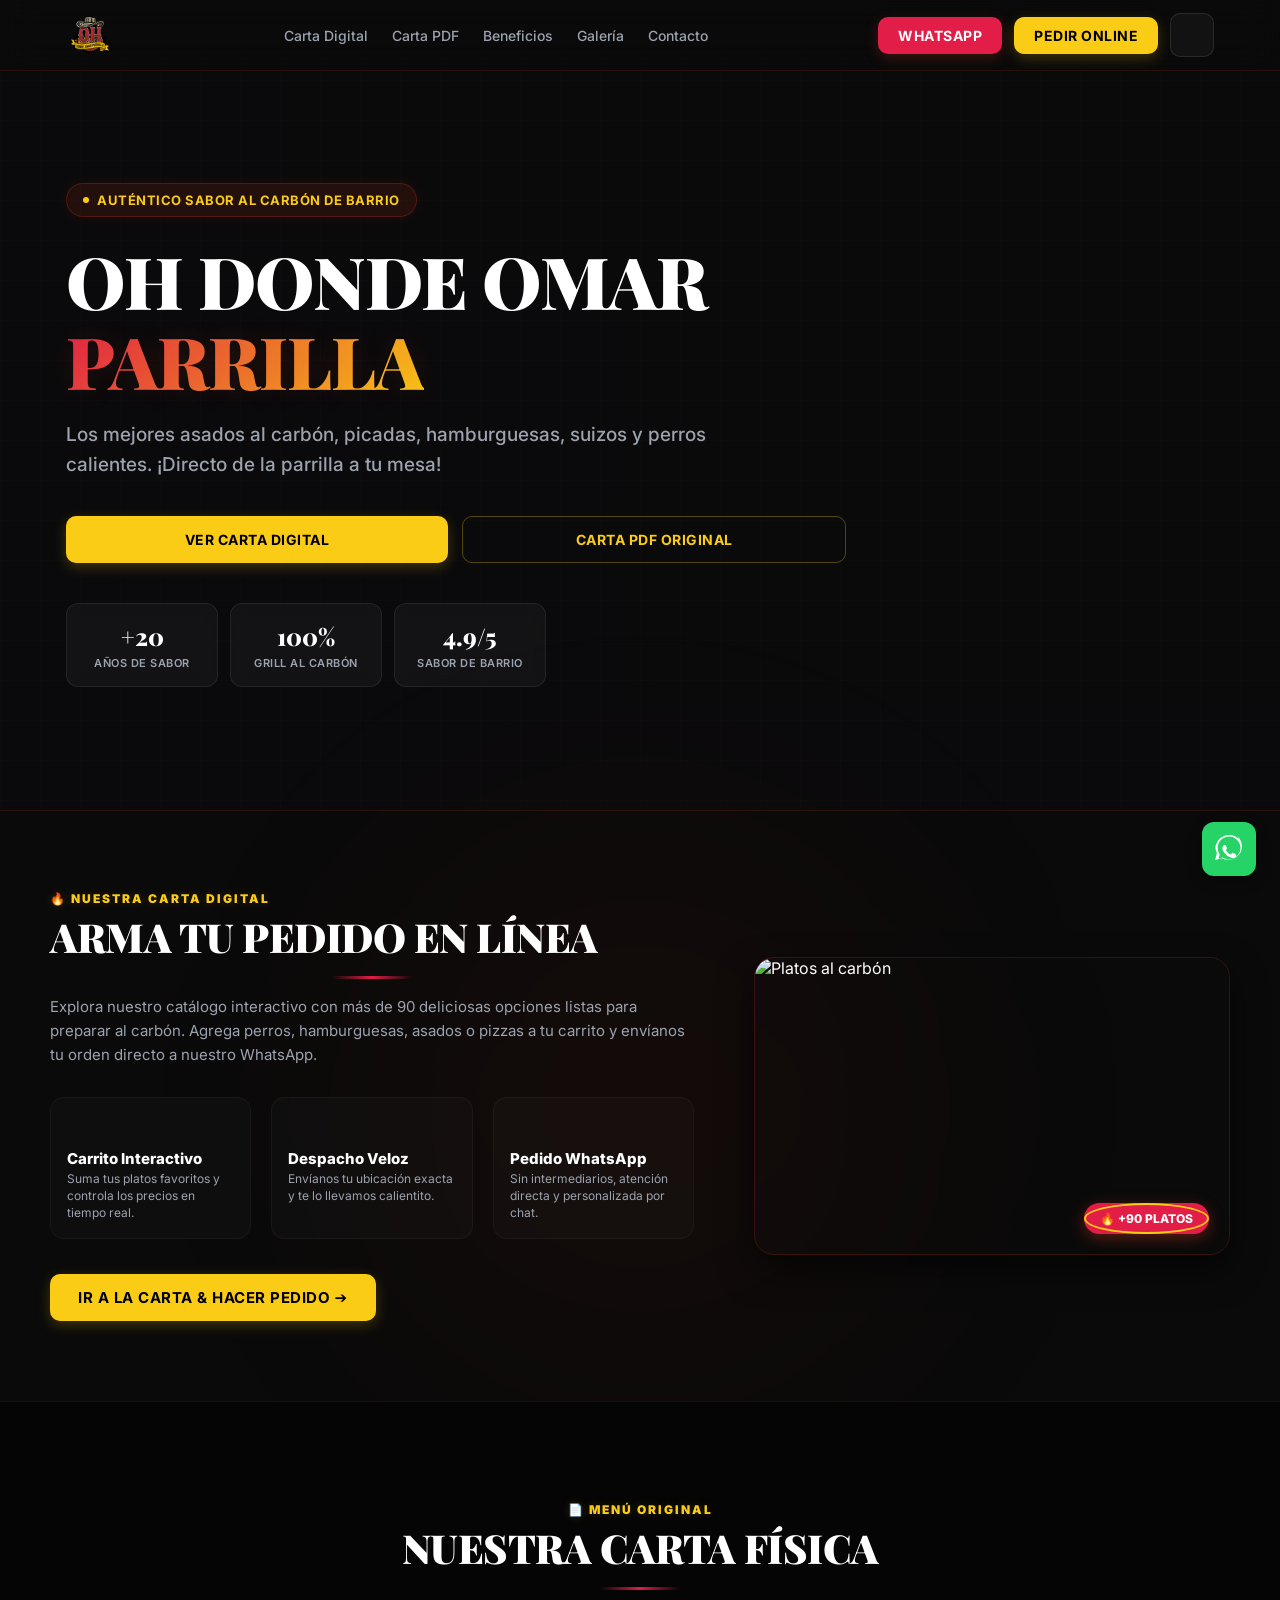
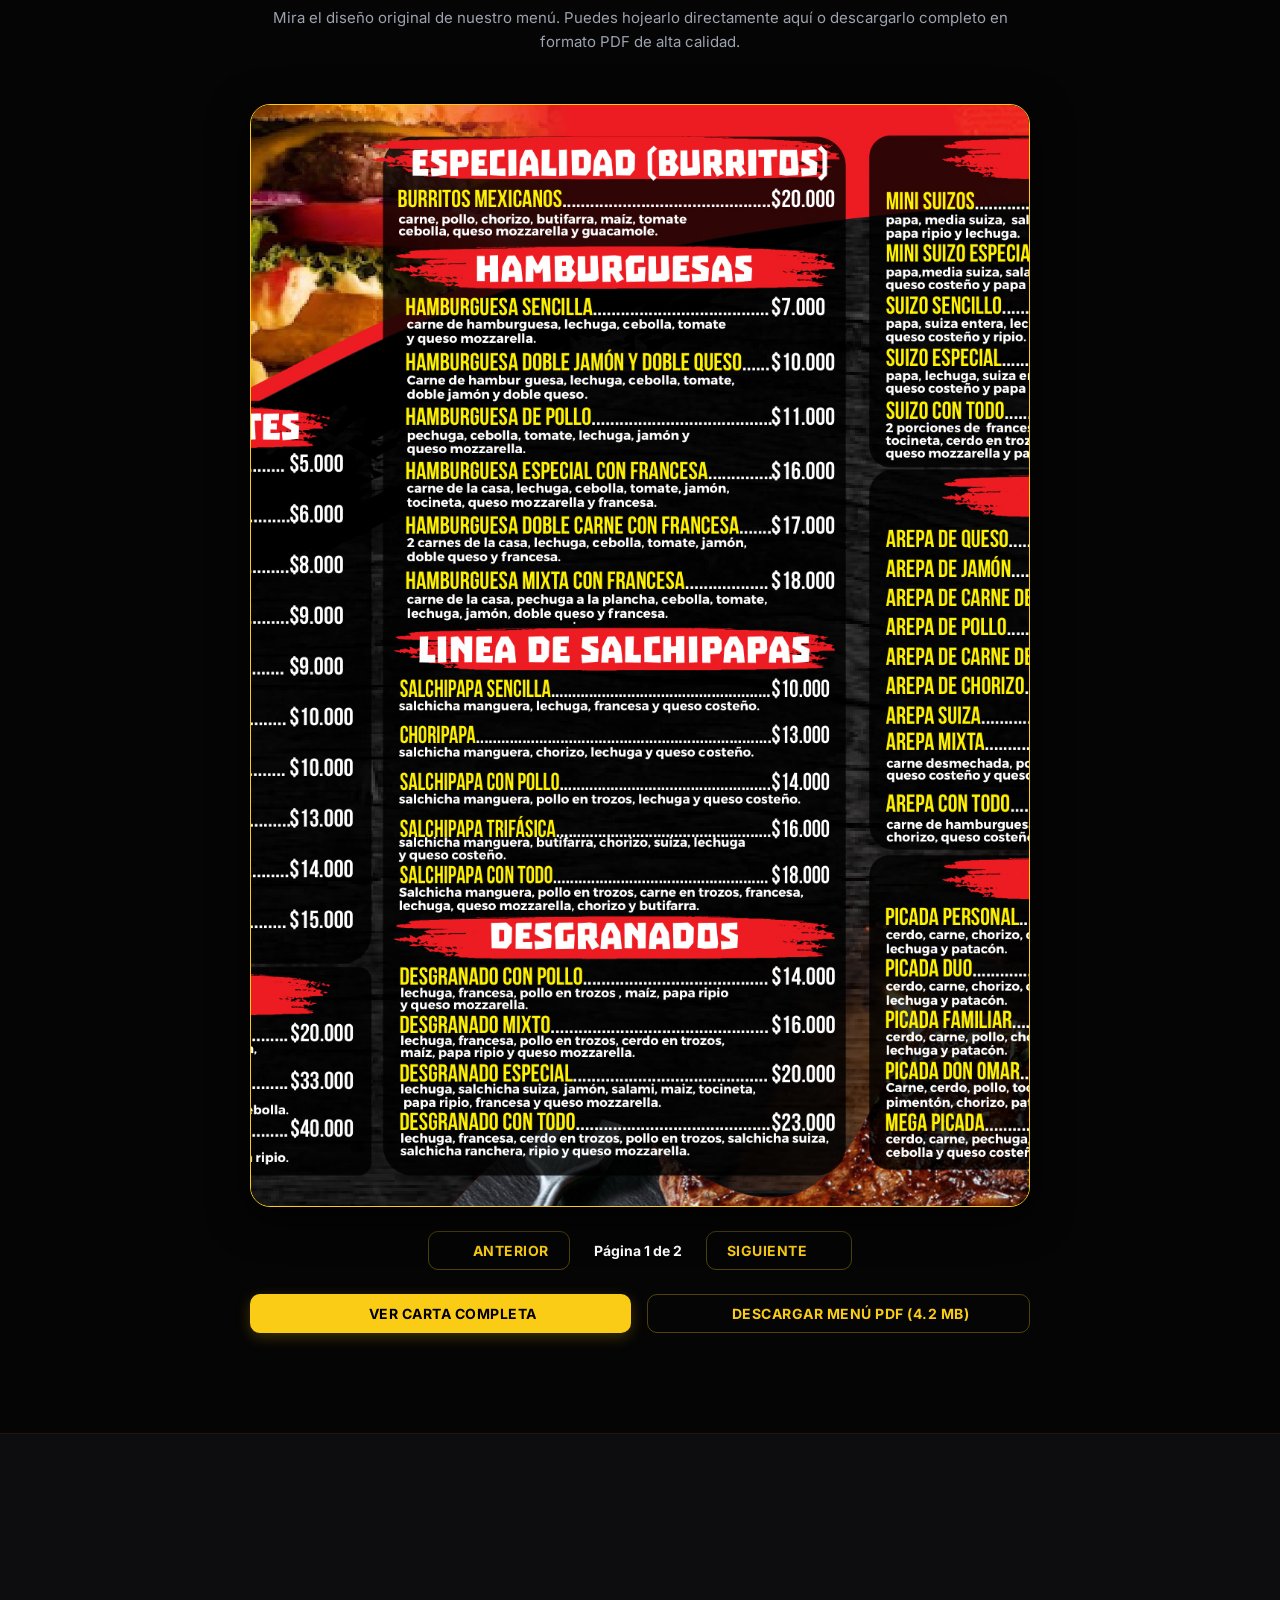
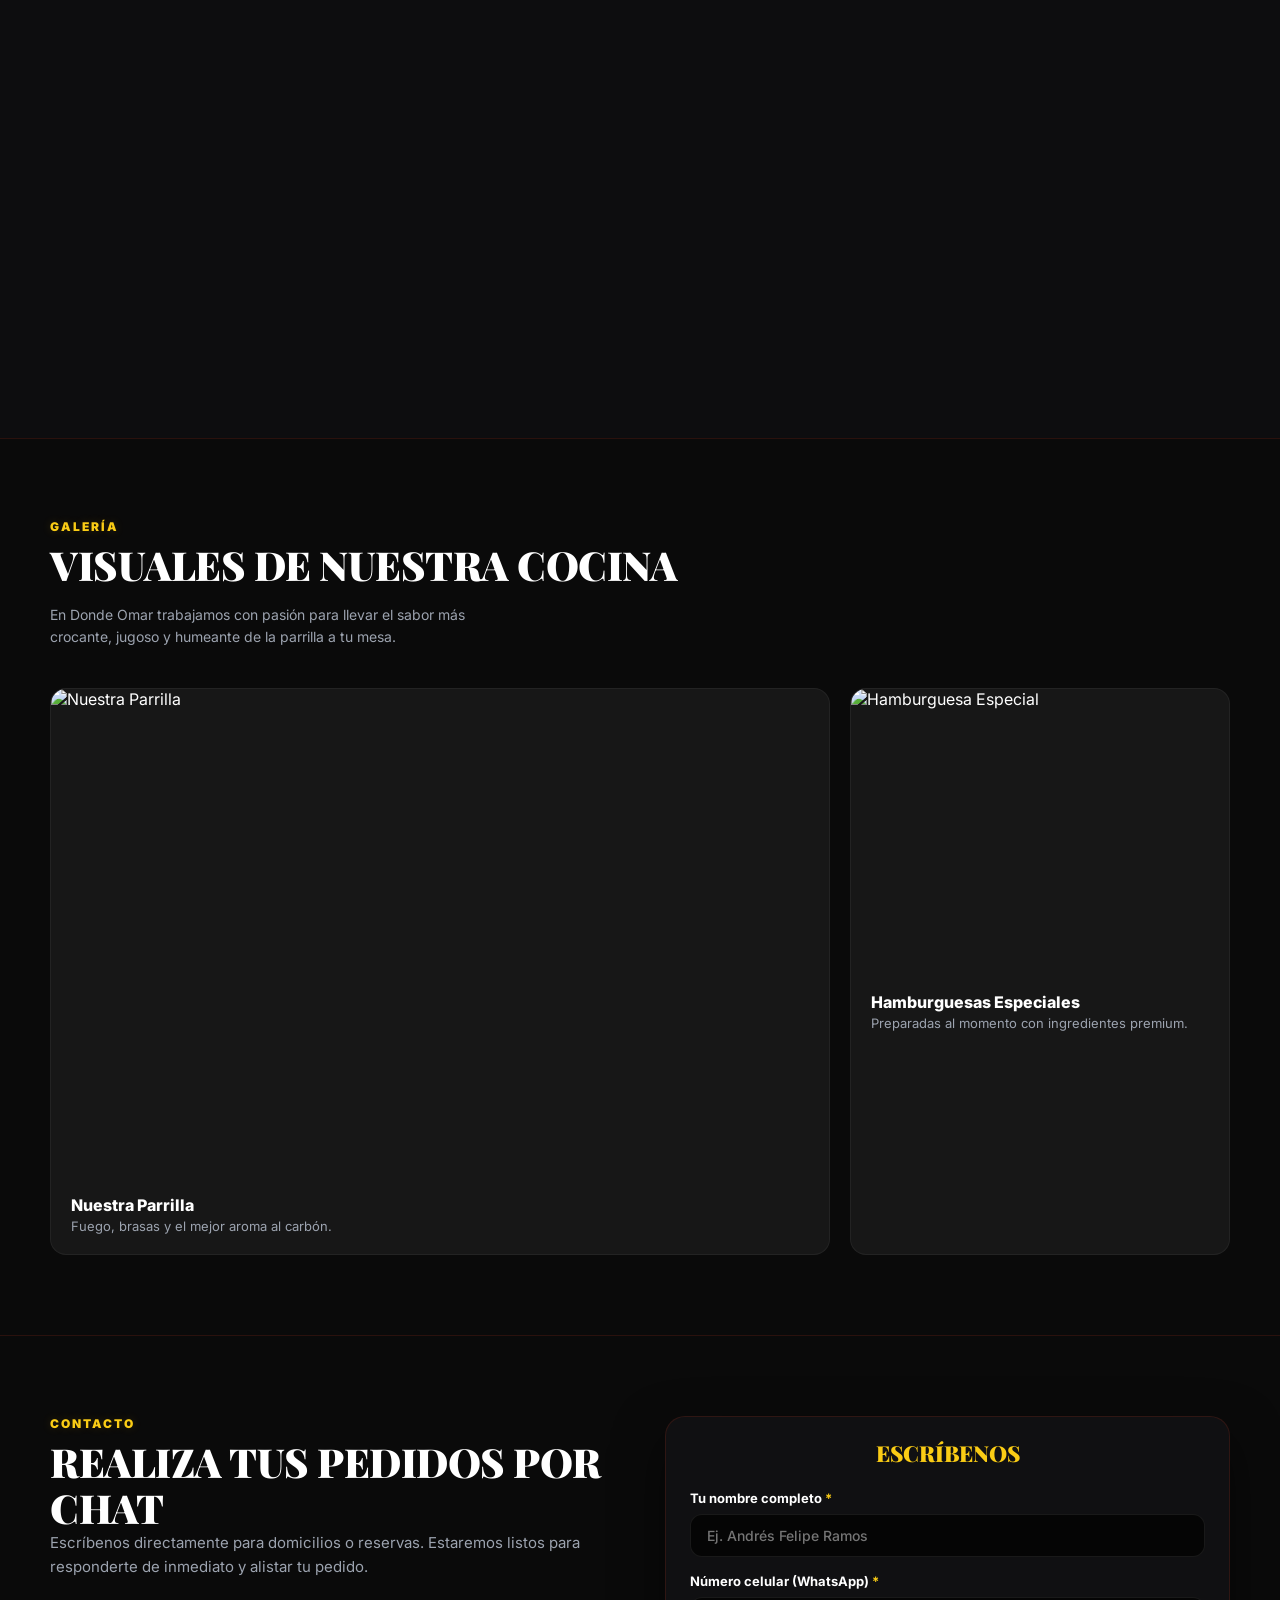
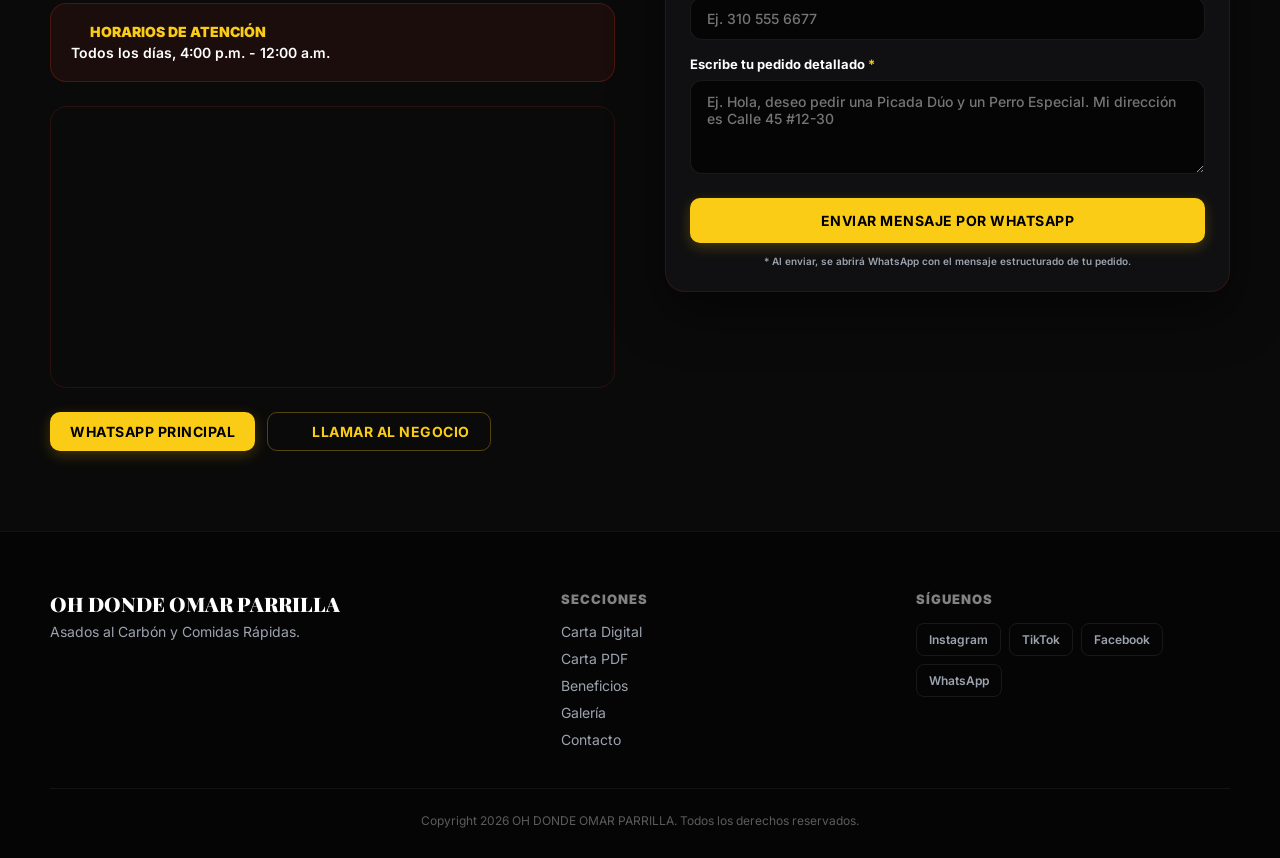
==== index.html @ 2c4598a7 "Add files via upload primer commit" ====
<!DOCTYPE html>
<html lang="es">
<head>
    <meta charset="UTF-8">
    <meta name="viewport" content="width=device-width, initial-scale=1.0">
    <title>OH DONDE OMAR PARRILLA | Asados al Carbón y Comidas Rápidas</title>
    <meta name="description" content="Disfruta de la mejor carta de asados, picadas, perros calientes y pizzas. Pide a domicilio por WhatsApp. ¡Sabor auténtico preparado al momento!">
    <meta name="keywords" content="comida rapida, asados al carbon, omar parrilla, perros calientes, picadas, degranados, asados, pizzas, domicilio">
    <link rel="icon" type="image/svg+xml" href="favicon.svg">
    
    <!-- Open Graph / Facebook -->
    <meta property="og:type" content="website">
    <meta property="og:title" content="OH DONDE OMAR PARRILLA | Asados al Carbón y Comidas Rápidas">
    <meta property="og:description" content="Disfruta de la mejor carta de asados, picadas, perros calientes y pizzas. Pide a domicilio por WhatsApp.">
    <meta property="og:image" content="https://images.unsplash.com/photo-1555939594-58d7cb561ad1?auto=format&fit=crop&w=1200&q=84">

    <!-- Twitter -->
    <meta name="twitter:card" content="summary_large_image">
    <meta name="twitter:title" content="OH DONDE OMAR PARRILLA | Asados al Carbón y Comidas Rápidas">
    <meta name="twitter:description" content="Disfruta de la mejor carta de asados, picadas, perros calientes y pizzas. Pide a domicilio por WhatsApp.">
    <meta name="twitter:image" content="https://images.unsplash.com/photo-1555939594-58d7cb561ad1?auto=format&fit=crop&w=1200&q=84">

    <!-- Google Fonts -->
    <link rel="preconnect" href="https://fonts.googleapis.com">
    <link rel="preconnect" href="https://fonts.gstatic.com" crossorigin>
    <link href="https://fonts.googleapis.com/css2?family=Inter:wght@400;500;600;700;800;900&family=Playfair+Display:ital,wght@0,600;0,700;0,950;1,600&display=swap" rel="stylesheet">
    
    <!-- Lucide Icons CDN -->
    <script src="https://unpkg.com/lucide@latest"></script>
    
    <!-- Custom CSS -->
    <link rel="stylesheet" href="index.css">
</head>
<body class="antialiased">

    <!-- HEADER / NAVIGATION (Mismo navbar en todo el sitio) -->
    <header class="navbar-header">
        <nav class="navbar section-shell">
            <a href="#inicio" class="navbar-logo" id="nav-logo-link">
                <img src="logo.png" alt="OH Donde Omar Parrilla" class="logo-img">
            </a>

            <!-- Desktop Menu Links -->
            <div class="navbar-links">
                <a href="carta.html" class="nav-link">Carta Digital</a>
                <a href="#carta-fisica" class="nav-link">Carta PDF</a>
                <a href="#beneficios" class="nav-link">Beneficios</a>
                <a href="#galeria" class="nav-link">Galería</a>
                <a href="#contacto" class="nav-link">Contacto</a>
            </div>

            <!-- Header Action Buttons -->
            <div class="navbar-actions">
                <a href="https://wa.me/573105556677" class="btn btn-secondary nav-wa-btn" target="_blank" rel="noreferrer">
                    WhatsApp
                </a>
                <a href="carta.html" class="btn btn-primary">
                    Pedir Online
                </a>
                <!-- Mobile Cart Toggle Button (Redirige a la carta si no está en ella) -->
                <a href="carta.html" class="mobile-cart-toggle" id="open-cart-btn" aria-label="Ver Carrito">
                    <i data-lucide="shopping-cart"></i>
                    <span class="cart-badge-count" id="cart-nav-badge">0</span>
                </a>
                <!-- Hamburger Menu Toggle -->
                <button type="button" class="mobile-menu-toggle" id="mobile-menu-toggle-btn" aria-label="Abrir menú de navegación">
                    <span class="hamburger-line"></span>
                    <span class="hamburger-line"></span>
                    <span class="hamburger-line"></span>
                </button>
            </div>
        </nav>
        
        <!-- Mobile Dropdown Menu -->
        <div class="mobile-dropdown-menu" id="mobile-dropdown-menu">
            <div class="mobile-nav-links">
                <a href="carta.html" class="mobile-nav-link">Carta Digital</a>
                <a href="#carta-fisica" class="mobile-nav-link">Carta PDF</a>
                <a href="#beneficios" class="mobile-nav-link">Beneficios</a>
                <a href="#galeria" class="mobile-nav-link">Galería</a>
                <a href="#contacto" class="mobile-nav-link">Contacto</a>
                <a href="carta.html" class="btn btn-primary w-full">Pedir Online</a>
            </div>
        </div>
    </header>

    <main>
        
        <!-- HERO SECTION -->
        <section id="inicio" class="hero-section">
            <div class="hero-bg">
                <div class="hero-overlay"></div>
                <div class="hero-grid-pattern"></div>
            </div>
            
            <div class="section-shell hero-container">
                <div class="hero-content scroll-reveal">
                    <p class="hero-badge">
                        <span class="badge-dot"></span>
                        Auténtico Sabor al Carbón de Barrio
                    </p>
                    <h1 class="hero-title">
                        OH DONDE OMAR <span class="highlight">PARRILLA</span>
                    </h1>
                    <p class="hero-subtitle">
                        Los mejores asados al carbón, picadas, hamburguesas, suizos y perros calientes. ¡Directo de la parrilla a tu mesa!
                    </p>
                    
                    <div class="hero-buttons">
                        <a href="carta.html" class="btn btn-primary hero-btn-large">Ver Carta Digital</a>
                        <a href="#carta-fisica" class="btn btn-outline hero-btn-large">Carta PDF Original</a>
                    </div>
                    
                    <div class="hero-stats">
                        <div class="stat-card">
                            <p class="stat-value">+20</p>
                            <p class="stat-label">años de sabor</p>
                        </div>
                        <div class="stat-card">
                            <p class="stat-value">100%</p>
                            <p class="stat-label">grill al carbón</p>
                        </div>
                        <div class="stat-card">
                            <p class="stat-value">4.9/5</p>
                            <p class="stat-label">sabor de barrio</p>
                        </div>
                    </div>
                </div>
            </div>
        </section>

        <!-- CTA MENU SECTOR (Reemplazo del menú interactivo gigante) -->
        <section id="carta-cta" class="menu-cta-section">
            <div class="decorative-glow"></div>
            
            <div class="section-shell menu-cta-container">
                <div class="menu-cta-content scroll-reveal">
                    <p class="section-tag">🔥 NUESTRA CARTA DIGITAL</p>
                    <h2 class="section-title">Arma tu Pedido en Línea</h2>
                    <div class="section-divider"></div>
                    <p class="section-subtitle">
                        Explora nuestro catálogo interactivo con más de 90 deliciosas opciones listas para preparar al carbón. Agrega perros, hamburguesas, asados o pizzas a tu carrito y envíanos tu orden directo a nuestro WhatsApp. 
                    </p>
                    
                    <div class="cta-features-grid">
                        <div class="cta-feature-item">
                            <i data-lucide="shopping-bag" class="feature-icon-lucide"></i>
                            <h4>Carrito Interactivo</h4>
                            <p>Suma tus platos favoritos y controla los precios en tiempo real.</p>
                        </div>
                        <div class="cta-feature-item">
                            <i data-lucide="truck" class="feature-icon-lucide"></i>
                            <h4>Despacho Veloz</h4>
                            <p>Envíanos tu ubicación exacta y te lo llevamos calientito.</p>
                        </div>
                        <div class="cta-feature-item">
                            <i data-lucide="message-square" class="feature-icon-lucide"></i>
                            <h4>Pedido WhatsApp</h4>
                            <p>Sin intermediarios, atención directa y personalizada por chat.</p>
                        </div>
                    </div>
                    
                    <div class="cta-action-wrapper">
                        <a href="carta.html" class="btn btn-primary btn-cta-large">
                            Ir a la Carta & Hacer Pedido ➔
                        </a>
                    </div>
                </div>
                
                <div class="menu-cta-visual scroll-reveal">
                    <div class="visual-card">
                        <img src="https://images.unsplash.com/photo-1568901346375-23c9450c58cd?auto=format&fit=crop&w=800&q=80" alt="Platos al carbón" class="visual-img">
                        <div class="visual-badge-floating">
                            <span class="pulse-ring"></span>
                            🔥 +90 Platos
                        </div>
                    </div>
                </div>
            </div>
        </section>

        <!-- CARTA FÍSICA / PDF IMAGE VIEW SECTION -->
        <section id="carta-fisica" class="physical-menu-section">
            <div class="section-shell">
                <!-- Section Header -->
                <div class="section-header scroll-reveal">
                    <p class="section-tag">📄 MENÚ ORIGINAL</p>
                    <h2 class="section-title">Nuestra Carta Física</h2>
                    <div class="section-divider"></div>
                    <p class="section-subtitle">
                        Mira el diseño original de nuestro menú. Puedes hojearlo directamente aquí o descargarlo completo en formato PDF de alta calidad.
                    </p>
                </div>

                <!-- Viewer Container -->
                <div class="menu-viewer-container scroll-reveal">
                    <div class="menu-viewer-frame">
                        <img src="menu-page-1.jpg" alt="Carta página 1" class="menu-viewer-image" id="physical-menu-img">
                    </div>
                    
                    <div class="menu-viewer-controls">
                        <button type="button" class="btn btn-outline" id="viewer-prev-btn"><i data-lucide="chevron-left" class="icon-inline"></i> Anterior</button>
                        <span class="viewer-page-indicator" id="viewer-page-indicator">Página 1 de 2</span>
                        <button type="button" class="btn btn-outline" id="viewer-next-btn">Siguiente <i data-lucide="chevron-right" class="icon-inline"></i></button>
                    </div>
                    
                    <div class="menu-viewer-actions">
                        <button type="button" class="btn btn-primary" id="open-fullscreen-btn">
                            <i data-lucide="maximize-2" class="icon-inline"></i> Ver Carta Completa
                        </button>
                        <a href="menu.pdf" class="btn btn-outline" download="MENU_OH_DONDE_OMAR_PARRILLA.pdf">
                            <i data-lucide="download" class="icon-inline"></i> Descargar Menú PDF (4.2 MB)
                        </a>
                    </div>
                </div>
            </div>
        </section>

        <!-- BENEFITS SECTION -->
        <section id="beneficios" class="benefits-section">
            <div class="section-shell benefits-grid">
                <div class="benefits-header scroll-reveal">
                    <p class="section-tag">¿Por qué elegirnos?</p>
                    <h2 class="section-title">El secreto está en el fuego y el carbón</h2>
                    <p class="section-subtitle">
                        Descubre por qué somos la esquina favorita de los amantes de las picadas y asados. Sabor auténtico preparado al momento con los mejores ingredientes.
                    </p>
                </div>

                <div class="benefits-cards scroll-reveal">
                    <article class="benefit-card">
                        <p class="benefit-metric">Auténtico</p>
                        <h3 class="benefit-title">Asado al Carbón</h3>
                        <p class="benefit-desc">El humo y calor de leña real le dan ese toque único a nuestras carnes y hamburguesas.</p>
                    </article>
                    <article class="benefit-card">
                        <p class="benefit-metric">Express</p>
                        <h3 class="benefit-title">Rapidez Expreso</h3>
                        <p class="benefit-desc">Despachamos tu pedido en minutos para que lo disfrutes caliente y crujiente.</p>
                    </article>
                    <article class="benefit-card">
                        <p class="benefit-metric">Fresco</p>
                        <h3 class="benefit-title">Ingredientes Frescos</h3>
                        <p class="benefit-desc">Verduras, pan artesanal y carnes molidas a diario para una frescura insuperable.</p>
                    </article>
                    <article class="benefit-card">
                        <p class="benefit-metric">Secreto</p>
                        <h3 class="benefit-title">Recetas de Familia</h3>
                        <p class="benefit-desc">Salsas secretas y sazones tradicionales guardados celosamente por Donde Omar.</p>
                    </article>
                </div>
            </div>
        </section>

        <!-- GALLERY SECTION -->
        <section id="galeria" class="gallery-section">
            <div class="section-shell">
                <div class="gallery-header scroll-reveal">
                    <div class="gallery-title-wrapper">
                        <p class="section-tag">Galería</p>
                        <h2 class="section-title">Visuales de Nuestra Cocina</h2>
                    </div>
                    <p class="gallery-subtitle-text">
                        En Donde Omar trabajamos con pasión para llevar el sabor más crocante, jugoso y humeante de la parrilla a tu mesa.
                    </p>
                </div>

                <div class="gallery-grid scroll-reveal">
                    <figure class="gallery-item item-large">
                        <div class="gallery-img-wrapper">
                            <img src="https://images.unsplash.com/photo-1555939594-58d7cb561ad1?auto=format&fit=crop&w=1200&q=84" alt="Nuestra Parrilla" loading="lazy">
                        </div>
                        <figcaption class="gallery-caption">
                            <h3>Nuestra Parrilla</h3>
                            <p>Fuego, brasas y el mejor aroma al carbón.</p>
                        </figcaption>
                    </figure>
                    <figure class="gallery-item">
                        <div class="gallery-img-wrapper">
                            <img src="https://images.unsplash.com/photo-1568901346375-23c9450c58cd?auto=format&fit=crop&w=1200&q=84" alt="Hamburguesa Especial" loading="lazy">
                        </div>
                        <figcaption class="gallery-caption">
                            <h3>Hamburguesas Especiales</h3>
                            <p>Preparadas al momento con ingredientes premium.</p>
                        </figcaption>
                    </figure>
                </div>
            </div>
        </section>

        <!-- CONTACT SECTION -->
        <section id="contacto" class="contact-section">
            <div class="section-shell contact-grid">
                <div class="contact-info scroll-reveal">
                    <p class="section-tag">Contacto</p>
                    <h2 class="section-title">Realiza tus Pedidos por Chat</h2>
                    <p class="section-subtitle">
                        Escríbenos directamente para domicilios o reservas. Estaremos listos para responderte de inmediato y alistar tu pedido.
                    </p>
                    
                    <div class="business-hours-card">
                        <h4><i data-lucide="clock" class="icon-inline"></i> Horarios de Atención</h4>
                        <p id="business-hours-text">Todos los días, 4:00 p.m. - 12:00 a.m.</p>
                    </div>

                    <!-- Map Frame -->
                    <div class="map-container">
                        <iframe
                          src="https://maps.google.com/maps?q=Av.%20Principal%20%2345-12,%20Bogota&t=&z=15&ie=UTF8&iwloc=&output=embed"
                          width="100%"
                          height="280"
                          style="border: 0;"
                          allowfullscreen=""
                          loading="lazy"
                          referrerpolicy="no-referrer-when-downgrade"
                          title="Ubicación Donde Omar"
                          class="google-map"
                        ></iframe>
                    </div>

                    <div class="contact-direct-actions">
                        <a href="https://wa.me/573105556677" class="btn btn-primary nav-wa-btn" target="_blank" rel="noreferrer">
                            WhatsApp Principal
                        </a>
                        <a href="tel:+573105556677" class="btn btn-outline" id="call-direct-btn">
                            <i data-lucide="phone" class="icon-inline"></i> Llamar al Negocio
                        </a>
                    </div>
                </div>

                <!-- General Contact Form -->
                <div class="contact-form-container scroll-reveal">
                    <form class="glass-form" id="general-contact-form">
                        <h3 class="form-title">Escríbenos</h3>
                        <div class="form-fields-wrapper">
                            <label class="form-label" for="contact-name">
                                <span>Tu nombre completo <span class="required-star">*</span></span>
                                <input type="text" id="contact-name" name="name" placeholder="Ej. Andrés Felipe Ramos" required>
                            </label>
                            
                            <label class="form-label" for="contact-phone">
                                <span>Número celular (WhatsApp) <span class="required-star">*</span></span>
                                <input type="tel" id="contact-phone" name="phone" placeholder="Ej. 310 555 6677" required>
                            </label>
                            
                            <label class="form-label" for="contact-message">
                                <span>Escribe tu pedido detallado <span class="required-star">*</span></span>
                                <textarea id="contact-message" name="message" rows="4" placeholder="Ej. Hola, deseo pedir una Picada Dúo y un Perro Especial. Mi dirección es Calle 45 #12-30" required></textarea>
                            </label>
                        </div>
                        
                        <button type="submit" class="btn btn-primary w-full form-submit-btn">
                            Enviar Mensaje por WhatsApp
                        </button>
                        <p class="form-disclaimer">
                            * Al enviar, se abrirá WhatsApp con el mensaje estructurado de tu pedido.
                        </p>
                    </form>
                </div>
            </div>
        </section>
        
    </main>

    <!-- FOOTER -->
    <footer class="main-footer">
        <div class="section-shell footer-grid">
            <div class="footer-brand">
                <h2 class="footer-title">OH DONDE OMAR PARRILLA</h2>
                <p class="footer-slogan">Asados al Carbón y Comidas Rápidas.</p>
            </div>
            
            <div class="footer-links">
                <h3 class="footer-heading">Secciones</h3>
                <div class="footer-links-list">
                    <a href="carta.html">Carta Digital</a>
                    <a href="#carta-fisica">Carta PDF</a>
                    <a href="#beneficios">Beneficios</a>
                    <a href="#galeria">Galería</a>
                    <a href="#contacto">Contacto</a>
                </div>
            </div>
            
            <div class="footer-social">
                <h3 class="footer-heading">Síguenos</h3>
                <div class="social-badges-container" id="social-badges-container">
                    <!-- Injected by JavaScript based on config -->
                </div>
            </div>
        </div>
        
        <div class="section-shell footer-copyright">
            <p>Copyright <span id="footer-year">2026</span> OH DONDE OMAR PARRILLA. Todos los derechos reservados.</p>
        </div>
    </footer>

    <!-- FLOATING WHATSAPP BUTTON -->
    <a href="https://wa.me/573105556677" class="floating-wa-btn nav-wa-btn" aria-label="WhatsApp" target="_blank" rel="noreferrer">
        <!-- WhatsApp SVG Icon -->
        <svg xmlns="http://www.w3.org/2000/svg" width="28" height="28" fill="currentColor" class="bi bi-whatsapp" viewBox="0 0 16 16">
          <path d="M13.601 2.326A7.85 7.85 0 0 0 8 0a7.86 7.86 0 0 0-7.663 6.176c-.052.244-.08.494-.08.746c0 1.229.28 2.425.815 3.518l-1.047 3.82 3.923-1.03a7.78 7.78 0 0 0 3.79.972h.004a7.86 7.86 0 0 0 7.664-7.66c0-2.093-.812-4.062-2.288-5.539zM7.997 13.93c-1.156 0-2.29-.313-3.284-.907l-.236-.14-2.434.639.65-2.372-.154-.246a6.51 6.51 0 0 1-1.002-3.486c0-3.59 2.926-6.513 6.513-6.513a6.51 6.51 0 0 1 4.606 1.907 6.5 6.5 0 0 1 1.9 4.606c0 3.59-2.926 6.51-6.513 6.51m3.42-3.175c-.187-.093-1.11-.548-1.28-.612-.17-.065-.294-.097-.417.087-.123.185-.478.613-.585.736-.107.124-.215.138-.403.045-.188-.093-.79-.29-1.502-.932-.554-.494-.928-1.104-1.037-1.293-.11-.189-.012-.291.082-.384.084-.083.187-.218.28-.328.093-.11.124-.188.188-.312.062-.124.03-.233-.015-.325-.047-.093-.417-1.01-.572-1.38-.15-.365-.303-.31-.418-.31-.11-.005-.236-.005-.363-.005a.72.72 0 0 0-.522.243c-.18.2-.687.67-.687 1.637s.704 1.905.802 2.037c.098.132 1.386 2.115 3.358 2.964.469.202.836.323 1.122.415.47.15.897.129 1.235.078.377-.058 1.11-.454 1.267-.893.158-.44.158-.817.11-.893-.047-.076-.17-.123-.357-.216"/>
        </svg>
    </a>

    <!-- FLOATING CART BUTTON (Redirige a la carta si tiene items) -->
    <a href="carta.html" class="floating-cart-trigger" id="floating-cart-trigger" aria-label="Ver carrito">
        <span class="pulse-ring"></span>
        <i data-lucide="shopping-cart"></i>
        <span class="cart-badge-count floating-badge" id="cart-floating-badge">0</span>
    </a>

    <!-- FULLSCREEN PHYSICAL MENU MODAL -->
    <div class="fullscreen-menu-modal" id="fullscreen-menu-modal" aria-hidden="true" role="dialog">
        <header class="fullscreen-modal-header">
            <button type="button" class="btn btn-primary close-modal-btn" id="close-fullscreen-btn"><i data-lucide="x" class="icon-inline"></i> Cerrar Carta</button>
        </header>
 
        <div class="fullscreen-modal-body">
            <!-- Modal navigation arrows -->
            <button type="button" class="modal-nav-arrow left" id="modal-prev-btn" aria-label="Página anterior"><i data-lucide="chevron-left"></i></button>
            
            <div class="fullscreen-modal-image-container">
                <img src="menu-page-1.jpg" alt="Carta página completa" class="fullscreen-modal-image" id="fullscreen-modal-img">
            </div>
 
            <button type="button" class="modal-nav-arrow right" id="modal-next-btn" aria-label="Siguiente página"><i data-lucide="chevron-right"></i></button>
        </div>
 
        <footer class="fullscreen-modal-footer">
            <button type="button" class="btn btn-outline" id="modal-footer-prev-btn"><i data-lucide="chevron-left" class="icon-inline"></i> Anterior</button>
            <span class="modal-page-indicator" id="modal-page-indicator">Página 1 de 2</span>
            <button type="button" class="btn btn-outline" id="modal-footer-next-btn">Siguiente <i data-lucide="chevron-right" class="icon-inline"></i></button>
        </footer>
    </div>

    <!-- Script tags shared + local -->
    <script src="menu-data.js"></script>
    <script src="cart.js"></script>
    <script src="index.js"></script>
</body>
</html>
---- index.css ----
/* CSS VARIABLES & COLOR PALETTE */
:root {
    --bg-dark: #0a0a0a;
    --bg-card: #171717;
    --bg-input: #050505;
    
    --color-primary: #e11d48;   /* brand-red */
    --color-secondary: #facc15; /* brand-gold */
    --color-accent: #fbbf24;    /* Warm Amber */
    
    --text-main: #ffffff;
    --text-muted: #9ca3af;
    --text-dark: #000000;
    
    --border-glow: rgba(225, 29, 72, 0.18);
    --border-gold-glow: rgba(250, 204, 21, 0.3);
    
    --font-heading: "Playfair Display", Georgia, serif;
    --font-body: "Inter", ui-sans-serif, system-ui, sans-serif;
    
    --transition-smooth: all 0.3s cubic-bezier(0.4, 0, 0.2, 1);
    --transition-fast: all 0.15s ease-out;
}

/* GENERAL STYLES & RESET */
* {
    box-sizing: border-box;
    margin: 0;
    padding: 0;
}

html {
    scroll-behavior: smooth;
    background-color: var(--bg-dark);
}

body {
    background-color: var(--bg-dark);
    color: var(--text-main);
    font-family: var(--font-body);
    min-height: 100vh;
    overflow-x: hidden;
    text-rendering: optimizeLegibility;
    -webkit-font-smoothing: antialiased;
}

main {
    position: relative;
    z-index: 10;
}

a {
    color: inherit;
    text-decoration: none;
    transition: var(--transition-fast);
}

button, input, textarea, select {
    font-family: inherit;
    color: inherit;
    background: none;
    border: none;
    outline: none;
}

/* SHELL LAYOUT */
.section-shell {
    width: min(100% - 32px, 1180px);
    margin-inline: auto;
}

/* TYPOGRAPHY */
h1, h2, h3, h4, h5, h6, .font-display {
    font-family: var(--font-heading);
    color: var(--text-main);
    line-height: 1.15;
}

/* COMMON BUTTONS */
.btn {
    display: inline-flex;
    align-items: center;
    justify-content: center;
    gap: 8px;
    padding: 10px 20px;
    font-size: 14px;
    font-weight: 700;
    text-transform: uppercase;
    letter-spacing: 0.5px;
    border-radius: 10px;
    cursor: pointer;
    transition: var(--transition-smooth);
}

.btn-primary {
    background-color: var(--color-secondary);
    color: var(--text-dark);
    box-shadow: 0 4px 14px rgba(234, 179, 8, 0.25);
}

.btn-primary:hover {
    background-color: var(--color-accent);
    transform: translateY(-2px);
    box-shadow: 0 6px 20px rgba(245, 158, 11, 0.4);
}

.btn-secondary {
    background-color: var(--color-primary);
    color: var(--text-main);
    box-shadow: 0 4px 14px rgba(217, 56, 30, 0.25);
}

.btn-secondary:hover {
    background-color: #f74528;
    transform: translateY(-2px);
    box-shadow: 0 6px 20px rgba(217, 56, 30, 0.4);
}

.btn-outline {
    background-color: transparent;
    border: 1px solid var(--border-gold-glow);
    color: var(--color-secondary);
}

.btn-outline:hover {
    background-color: rgba(234, 179, 8, 0.08);
    border-color: var(--color-secondary);
    transform: translateY(-1px);
}

.w-full {
    width: 100% !important;
}

/* HEADER & NAVBAR */
.navbar-header {
    position: fixed;
    top: 0;
    left: 0;
    right: 0;
    z-index: 100;
    background-color: rgba(10, 10, 10, 0.9);
    backdrop-filter: blur(16px);
    -webkit-backdrop-filter: blur(16px);
    border-bottom: 1px solid rgba(217, 56, 30, 0.15);
    transition: var(--transition-smooth);
}

.navbar {
    display: flex;
    align-items: center;
    justify-content: space-between;
    height: 70px;
    padding-inline: 16px;
}

.navbar-logo {
    display: flex;
    align-items: center;
    gap: 10px;
    font-weight: 700;
}

.logo-badge {
    display: grid;
    place-items: center;
    width: 38px;
    height: 38px;
    background-color: var(--color-primary);
    color: var(--text-main);
    font-size: 14px;
    font-weight: 900;
    border-radius: 8px;
    box-shadow: 0 2px 10px rgba(217, 56, 30, 0.4);
}

.logo-text {
    font-family: var(--font-heading);
    font-size: 18px;
    font-weight: 900;
    letter-spacing: 0.5px;
    background: linear-gradient(135deg, #ffffff, #eaeaea);
    -webkit-background-clip: text;
    -webkit-text-fill-color: transparent;
}

.navbar-links {
    display: none;
    align-items: center;
    gap: 24px;
}

.nav-link {
    font-size: 14px;
    font-weight: 500;
    color: var(--text-muted);
    position: relative;
    padding-block: 5px;
}

.nav-link:hover {
    color: var(--color-secondary);
}

.nav-link::after {
    content: "";
    position: absolute;
    bottom: 0;
    left: 0;
    width: 100%;
    height: 2px;
    background-color: var(--color-secondary);
    transform: scaleX(0);
    transform-origin: right;
    transition: transform 0.25s ease-out;
}

.nav-link:hover::after {
    transform: scaleX(1);
    transform-origin: left;
}

.navbar-actions {
    display: flex;
    align-items: center;
    gap: 12px;
}

.navbar-actions .btn {
    display: none;
}

/* MOBILE TOGGLES */
.mobile-cart-toggle {
    display: flex;
    align-items: center;
    justify-content: center;
    position: relative;
    width: 44px;
    height: 44px;
    border-radius: 10px;
    border: 1px solid rgba(255, 255, 255, 0.1);
    background-color: rgba(255, 255, 255, 0.04);
    cursor: pointer;
    transition: var(--transition-smooth);
    color: var(--text-main);
}

.mobile-cart-toggle:hover {
    border-color: var(--color-secondary);
    background-color: rgba(234, 179, 8, 0.08);
    color: var(--color-secondary);
}

.cart-badge-count {
    position: absolute;
    top: -5px;
    right: -5px;
    background-color: var(--color-primary);
    color: var(--text-main);
    font-size: 10px;
    font-weight: 900;
    width: 18px;
    height: 18px;
    border-radius: 50%;
    display: grid;
    place-items: center;
    border: 2px solid var(--bg-dark);
    box-shadow: 0 2px 5px rgba(0, 0, 0, 0.5);
}

.mobile-menu-toggle {
    display: flex;
    flex-direction: column;
    justify-content: space-between;
    width: 30px;
    height: 20px;
    cursor: pointer;
    z-index: 101;
}

.hamburger-line {
    display: block;
    height: 3px;
    width: 100%;
    background-color: var(--text-main);
    border-radius: 3px;
    transition: var(--transition-smooth);
}

/* Mobile dropdown menu active/open styles */
.navbar-header.mobile-open .mobile-dropdown-menu {
    max-height: 400px;
    opacity: 1;
    visibility: visible;
}

.navbar-header.mobile-open .hamburger-line:nth-child(1) {
    transform: translateY(8px) rotate(45deg);
}

.navbar-header.mobile-open .hamburger-line:nth-child(2) {
    opacity: 0;
}

.navbar-header.mobile-open .hamburger-line:nth-child(3) {
    transform: translateY(-9px) rotate(-45deg);
}

.mobile-dropdown-menu {
    position: absolute;
    top: 70px;
    left: 0;
    right: 0;
    background-color: rgba(10, 10, 10, 0.98);
    backdrop-filter: blur(20px);
    -webkit-backdrop-filter: blur(20px);
    border-bottom: 1px solid rgba(217, 56, 30, 0.15);
    max-height: 0;
    opacity: 0;
    visibility: hidden;
    overflow: hidden;
    transition: all 0.4s cubic-bezier(0.4, 0, 0.2, 1);
}

.mobile-nav-links {
    display: flex;
    flex-direction: column;
    padding: 24px;
    gap: 16px;
}

.mobile-nav-link {
    font-size: 16px;
    font-weight: 600;
    padding-block: 8px;
    border-bottom: 1px solid rgba(255, 255, 255, 0.05);
}

.mobile-nav-link:hover {
    color: var(--color-secondary);
}

/* HERO SECTION */
.hero-section {
    position: relative;
    min-height: 85vh;
    display: flex;
    align-items: center;
    overflow: hidden;
    padding-top: 100px;
    padding-bottom: 60px;
}

.hero-bg {
    position: absolute;
    inset: 0;
    z-index: 1;
}

.hero-bg img {
    width: 100%;
    height: 100%;
    object-fit: cover;
}

.hero-overlay {
    position: absolute;
    inset: 0;
    background: linear-gradient(
        90deg, 
        rgba(10, 10, 12, 0.97) 0%, 
        rgba(10, 10, 12, 0.85) 45%, 
        rgba(10, 10, 12, 0.45) 100%
    ), linear-gradient(
        180deg, 
        rgba(10, 10, 12, 0.1) 0%, 
        rgba(10, 10, 12, 0.98) 95%
    );
}

.hero-grid-pattern {
    position: absolute;
    inset: 0;
    background-image:
        linear-gradient(rgba(255, 255, 255, 0.015) 1px, transparent 1px),
        linear-gradient(90deg, rgba(255, 255, 255, 0.015) 1px, transparent 1px);
    background-size: 40px 40px;
    opacity: 0.6;
}

.hero-container {
    position: relative;
    z-index: 5;
    padding-inline: 16px;
}

.hero-content {
    max-width: 780px;
}

.hero-badge {
    display: inline-flex;
    align-items: center;
    gap: 8px;
    padding: 8px 16px;
    background-color: rgba(217, 56, 30, 0.12);
    border: 1px solid rgba(217, 56, 30, 0.25);
    color: var(--color-secondary);
    font-size: 13px;
    font-weight: 700;
    border-radius: 30px;
    margin-bottom: 24px;
    text-transform: uppercase;
    letter-spacing: 0.5px;
    box-shadow: 0 0 15px rgba(217, 56, 30, 0.1);
}

.badge-dot {
    width: 6px;
    height: 6px;
    background-color: var(--color-secondary);
    border-radius: 50%;
    animation: pulse 1.5s infinite alternate;
}

.hero-title {
    font-size: 40px;
    font-weight: 950;
    letter-spacing: -1px;
    line-height: 1.1;
    margin-bottom: 20px;
}

.hero-title .highlight {
    color: var(--color-primary);
    background: linear-gradient(135deg, var(--color-primary), var(--color-secondary));
    -webkit-background-clip: text;
    -webkit-text-fill-color: transparent;
    text-shadow: 0 0 30px rgba(217, 56, 30, 0.15);
}

.hero-subtitle {
    font-size: 17px;
    line-height: 1.6;
    color: var(--text-muted);
    margin-bottom: 35px;
    font-weight: 500;
    max-width: 650px;
}

.hero-buttons {
    display: flex;
    flex-direction: column;
    gap: 14px;
    margin-bottom: 40px;
}

.hero-buttons .btn {
    padding-block: 14px;
}

.hero-stats {
    display: grid;
    grid-template-columns: repeat(3, 1fr);
    gap: 12px;
}

.stat-card {
    background-color: rgba(255, 255, 255, 0.04);
    border: 1px solid rgba(255, 255, 255, 0.08);
    backdrop-filter: blur(8px);
    -webkit-backdrop-filter: blur(8px);
    padding: 16px;
    border-radius: 12px;
    text-align: center;
    transition: var(--transition-smooth);
}

.stat-card:hover {
    border-color: rgba(234, 179, 8, 0.2);
    transform: translateY(-2px);
    background-color: rgba(255, 255, 255, 0.06);
}

.stat-value {
    font-family: var(--font-heading);
    font-size: 24px;
    font-weight: 850;
    color: var(--text-main);
}

.stat-label {
    font-size: 11px;
    color: var(--text-muted);
    text-transform: uppercase;
    font-weight: 600;
    letter-spacing: 0.5px;
    margin-top: 4px;
}

/* DECORATIVE SECTIONS COMMONS */
.section-header {
    text-align: center;
    max-width: 750px;
    margin-inline: auto;
    margin-bottom: 50px;
}

.section-tag {
    font-size: 12px;
    font-weight: 900;
    color: var(--color-secondary);
    text-transform: uppercase;
    letter-spacing: 2px;
    margin-bottom: 8px;
    text-shadow: 0 0 10px rgba(234, 179, 8, 0.2);
}

.section-title {
    font-size: 32px;
    font-weight: 950;
    text-transform: uppercase;
    letter-spacing: -0.5px;
}

.section-divider {
    height: 3px;
    width: 80px;
    background: linear-gradient(90deg, transparent, var(--color-primary), transparent);
    margin: 16px auto;
    border-radius: 99px;
}

.section-subtitle {
    font-size: 15px;
    color: var(--text-muted);
    line-height: 1.6;
}

/* HOMEPAGE MENU CTA SECTION */
.menu-cta-section {
    position: relative;
    padding-block: 80px;
    border-top: 1px solid rgba(217, 56, 30, 0.15);
    background-color: var(--bg-dark);
}

.decorative-glow {
    position: absolute;
    top: 50%;
    left: 50%;
    transform: translate(-50%, -50%);
    width: min(90vw, 600px);
    height: min(90vw, 600px);
    background-color: rgba(217, 56, 30, 0.04);
    border-radius: 50%;
    filter: blur(120px);
    pointer-events: none;
    z-index: 1;
}

.menu-cta-container {
    display: grid;
    grid-template-columns: 1fr;
    gap: 40px;
    align-items: center;
    position: relative;
    z-index: 5;
}

.menu-cta-content {
    text-align: left;
}

.cta-features-grid {
    display: grid;
    grid-template-columns: 1fr;
    gap: 20px;
    margin-block: 30px;
}

.cta-feature-item {
    background-color: rgba(255, 255, 255, 0.02);
    border: 1px solid rgba(255, 255, 255, 0.04);
    border-radius: 14px;
    padding: 16px;
}

.feature-icon {
    font-size: 24px;
    display: block;
    margin-bottom: 8px;
}

.cta-feature-item h4 {
    font-family: var(--font-body);
    font-size: 15px;
    font-weight: 800;
    margin-bottom: 4px;
}

.cta-feature-item p {
    font-size: 12px;
    color: var(--text-muted);
    line-height: 1.4;
}

.cta-action-wrapper {
    margin-top: 35px;
}

.btn-cta-large {
    padding: 14px 28px;
    font-size: 15px;
}

.menu-cta-visual {
    width: 100%;
}

.visual-card {
    position: relative;
    border-radius: 20px;
    overflow: hidden;
    border: 1px solid rgba(217, 56, 30, 0.2);
    box-shadow: 0 15px 35px rgba(0, 0, 0, 0.6);
    aspect-ratio: 16 / 10;
}

.visual-img {
    width: 100%;
    height: 100%;
    object-fit: cover;
}

.visual-badge-floating {
    position: absolute;
    bottom: 20px;
    right: 20px;
    background-color: var(--color-primary);
    color: var(--text-main);
    padding: 8px 16px;
    border-radius: 30px;
    font-size: 12px;
    font-weight: 800;
    text-transform: uppercase;
    box-shadow: 0 4px 15px rgba(217, 56, 30, 0.4);
    display: flex;
    align-items: center;
    gap: 8px;
}

/* =========================================================================
   CARTA DETAILED LAYOUT & STYLING (carta.html)
   ========================================================================= */

.body-catalog-page {
    background-color: var(--bg-dark);
}

.catalog-layout {
    display: grid;
    grid-template-columns: 1fr;
    gap: 30px;
    padding-bottom: 80px;
    margin-top: 20px;
}

.catalog-left-column {
    width: 100%;
}

.catalog-right-column {
    display: none; /* Drawer lateral en móviles */
}

/* BOTÓN VOLVER */
.back-navigation {
    margin-bottom: 20px;
}

.btn-back {
    display: inline-flex;
    align-items: center;
    gap: 8px;
    font-size: 12px;
    padding: 8px 16px;
    border-color: rgba(255, 255, 255, 0.15);
    color: var(--text-muted);
}

.btn-back:hover {
    border-color: var(--text-main);
    color: var(--text-main);
}

.catalog-header-text {
    margin-bottom: 30px;
}

.catalog-page-title {
    font-size: 32px;
    font-weight: 950;
    text-transform: uppercase;
    letter-spacing: -0.5px;
    margin-bottom: 6px;
}

.catalog-page-desc {
    font-size: 14px;
    color: var(--text-muted);
}

/* CONTENT ROW: SIDEBAR Y PRODUCTOS */
.catalog-content-row {
    display: flex;
    flex-direction: column;
    gap: 24px;
    margin-top: 24px;
}

/* SIDEBAR CATEGORIAS: Slider horizontal en móvil */
.category-sidebar-nav {
    position: sticky;
    top: 70px;
    z-index: 40;
    background-color: var(--bg-dark);
    padding-block: 12px;
    border-bottom: 1px solid rgba(255, 255, 255, 0.05);
}

.category-sidebar-scroll-wrapper {
    display: flex;
    gap: 8px;
    overflow-x: auto;
    scrollbar-width: none; /* Ocultar scroll Firefox */
}

.category-sidebar-scroll-wrapper::-webkit-scrollbar {
    display: none; /* Ocultar scroll Chrome/Safari */
}

.category-nav-link {
    white-space: nowrap;
    padding: 8px 16px;
    font-size: 12px;
    font-weight: 700;
    text-transform: uppercase;
    border-radius: 8px;
    background-color: rgba(255, 255, 255, 0.03);
    border: 1px solid rgba(255, 255, 255, 0.05);
    color: var(--text-muted);
    cursor: pointer;
    transition: var(--transition-fast);
}

.category-nav-link:hover {
    color: var(--text-main);
    background-color: rgba(255, 255, 255, 0.06);
}

.category-nav-link.active {
    background-color: var(--color-primary);
    color: var(--text-main);
    border-color: var(--color-primary);
    box-shadow: 0 4px 12px rgba(217, 56, 30, 0.35);
}

/* LISTADO DE PRODUCTOS COMPACTOS (ESTILO COMPACTO TIPO APP) */
.catalog-products-list {
    flex: 1;
}

.menu-category-block {
    margin-bottom: 40px;
    scroll-margin-top: 150px; /* Espacio para que la navegación no tape el título */
}

.category-block-header {
    display: flex;
    align-items: center;
    gap: 12px;
    margin-bottom: 20px;
}

.category-block-pill {
    width: 6px;
    height: 24px;
    background-color: var(--color-primary);
    border-radius: 9999px;
    display: block;
    flex-shrink: 0;
}

.category-block-title {
    font-family: var(--font-heading);
    font-size: 22px;
    font-weight: 900;
    text-transform: uppercase;
    color: var(--color-secondary);
    letter-spacing: 0.5px;
}

.category-block-line {
    flex: 1;
    height: 1px;
    background: linear-gradient(90deg, rgba(217, 56, 30, 0.3), transparent);
}

.category-rows-container {
    display: grid;
    grid-template-columns: 1fr;
    gap: 12px;
    margin-bottom: 12px;
}

@media (min-width: 768px) {
    .category-rows-container {
        grid-template-columns: repeat(2, 1fr);
        gap: 16px;
    }
}

/* LOGO IMAGE RESPONSIVE */
.logo-img {
    height: 48px;
    width: auto;
    object-fit: contain;
    display: block;
    transition: var(--transition-smooth);
}

@media (max-width: 480px) {
    .logo-img {
        height: 38px; /* Slightly smaller for small phones */
    }
}

/* LUCIDE ICONS ALIGNMENTS & UTILITIES */
.icon-inline {
    width: 16px;
    height: 16px;
    display: inline-block;
    vertical-align: middle;
    margin-top: -2px;
    stroke-width: 2.5;
}

.icon-small {
    width: 14px;
    height: 14px;
    stroke-width: 2.5;
}

.feature-icon-lucide {
    width: 28px;
    height: 28px;
    color: var(--color-secondary);
    display: block;
    margin-bottom: 8px;
    stroke-width: 2;
}

/* EMOJIS EN CATEGORÍAS */
.category-nav-icon {
    font-size: 15px;
    margin-right: 6px;
    display: inline-block;
    vertical-align: middle;
}

.category-nav-text {
    vertical-align: middle;
}

@media (max-width: 767px) {
    .category-sidebar-nav {
        padding-inline: 16px; /* Evita que el slider empiece pegado al borde */
    }
}

/* FILAS DE COMIDA HORIZONTALES (MÓVIL Y ESCRITORIO) */
.food-row {
    display: flex;
    flex-direction: row;
    align-items: flex-start;
    padding: 16px;
    background-color: var(--bg-card);
    border: 1px solid rgba(255, 255, 255, 0.04);
    border-radius: 16px;
    transition: var(--transition-smooth);
    gap: 16px;
    box-shadow: 0 4px 10px rgba(0, 0, 0, 0.3);
}

.food-row:hover {
    border-color: rgba(225, 29, 72, 0.3); /* brand-red */
    background-color: #1a1a1a;
    transform: translateY(-2px);
    box-shadow: 0 8px 20px rgba(225, 29, 72, 0.12);
}

.food-row.selected {
    border-color: rgba(250, 204, 21, 0.45); /* brand-gold */
    background-color: #1c1c1f;
}

.food-row-icon-box {
    font-size: 28px;
    width: 48px;
    height: 48px;
    background-color: var(--bg-dark);
    border-radius: 12px;
    display: flex;
    align-items: center;
    justify-content: center;
    flex-shrink: 0;
    box-shadow: inset 0 2px 4px rgba(0, 0, 0, 0.5);
    transition: var(--transition-smooth);
}

.food-row:hover .food-row-icon-box {
    background-color: rgba(225, 29, 72, 0.1);
    transform: scale(1.05) rotate(5deg);
}

.food-row-content {
    flex: 1;
    min-width: 0;
    display: flex;
    flex-direction: column;
    gap: 6px;
}

.food-row-title {
    font-size: 16.5px;
    font-weight: 700;
    color: var(--text-main);
    line-height: 1.25;
    margin-bottom: 0;
}

.food-row:hover .food-row-title {
    color: var(--color-primary);
}

.food-row-desc {
    font-size: 13px;
    color: var(--text-muted);
    line-height: 1.4;
    margin-bottom: 10px;
    display: -webkit-box;
    -webkit-line-clamp: 2;
    -webkit-box-orient: vertical;
    overflow: hidden;
}

.food-row-actions-bar {
    display: flex;
    justify-content: space-between;
    align-items: center;
    margin-top: auto;
    width: 100%;
}

.food-row-price {
    font-size: 18px;
    font-weight: 700;
    color: var(--color-secondary); /* brand-gold */
}

.food-row-action-wrapper {
    flex-shrink: 0;
}

/* BOTON AÑADIR ROJO TIPO APP */
.btn-row-add-red {
    background-color: var(--color-primary); /* brand-red */
    color: white;
    font-size: 12.5px;
    font-weight: 700;
    padding: 7px 16px;
    border-radius: 8px;
    border: none;
    cursor: pointer;
    transition: var(--transition-fast);
}

.btn-row-add-red:hover {
    background-color: #f43f5e;
    transform: scale(1.05);
}

.btn-row-add-red:active {
    transform: scale(0.95);
}

/* SELECTOR DE CANTIDAD MÁS GRANDE Y CÓMODO */
.qty-selector {
    display: flex;
    align-items: center;
    background-color: rgba(255, 255, 255, 0.04);
    border: 1px solid rgba(255, 255, 255, 0.08);
    border-radius: 10px;
    height: 36px;
    padding: 2px;
    overflow: hidden;
}

.qty-btn {
    width: 34px;
    height: 100%;
    display: grid;
    place-items: center;
    font-size: 14px;
    font-weight: 800;
    cursor: pointer;
    transition: var(--transition-fast);
    color: var(--text-muted);
    background: none;
    border: none;
}

.qty-btn:hover {
    background-color: rgba(255, 255, 255, 0.06);
    color: var(--text-main);
}

.qty-btn-minus:hover {
    color: var(--color-primary);
}

.qty-btn-plus:hover {
    color: var(--color-secondary);
}

.qty-value {
    font-size: 13px;
    font-weight: 800;
    min-width: 24px;
    text-align: center;
    color: var(--text-main);
}

/* =========================================================================
   STICKY DESKTOP CART PANEL (carta.html)
   ========================================================================= */
.desktop-cart-sticky-container {
    width: 100%;
}

.desktop-cart-card {
    background-color: var(--bg-card);
    border: 1px solid rgba(217, 56, 30, 0.15);
    border-radius: 20px;
    box-shadow: 0 20px 40px rgba(0, 0, 0, 0.5);
    overflow: hidden;
    display: flex;
    flex-direction: column;
    max-height: calc(100vh - 120px);
}

.cart-card-header {
    background-color: #111114;
    padding: 16px 20px;
    border-bottom: 1px solid rgba(255, 255, 255, 0.05);
    display: flex;
    align-items: center;
    gap: 8px;
}

.desktop-cart-content {
    overflow-y: auto;
    padding: 20px;
    flex: 1;
    display: flex;
    flex-direction: column;
    gap: 20px;
}

.desktop-cart-content .cart-items-list {
    gap: 10px;
}

.desktop-cart-content .cart-item-row {
    padding: 12px;
    border-radius: 10px;
}

.desktop-cart-content .cart-item-icon {
    font-size: 18px;
    padding: 6px;
}

.desktop-cart-content .btn-remove-item {
    top: 12px;
    right: 12px;
}

.cart-card-footer {
    padding: 20px;
    background-color: #111114;
    border-top: 1px solid rgba(255, 255, 255, 0.05);
}

/* SEARCH BAR SYSTEM */
.menu-search-container {
    max-width: 650px;
    margin-bottom: 30px;
    position: relative;
    z-index: 5;
}

.search-wrapper {
    position: relative;
    display: flex;
    align-items: center;
    background-color: rgba(255, 255, 255, 0.03);
    border: 1px solid rgba(255, 255, 255, 0.08);
    border-radius: 14px;
    padding-inline: 16px;
    height: 52px;
    transition: var(--transition-smooth);
}

.search-wrapper:focus-within {
    border-color: var(--color-secondary);
    background-color: rgba(255, 255, 255, 0.05);
    box-shadow: 0 0 15px rgba(234, 179, 8, 0.15);
}

.search-icon {
    width: 20px;
    height: 20px;
    color: var(--text-muted);
    margin-right: 12px;
    flex-shrink: 0;
}

.search-wrapper input {
    flex: 1;
    height: 100%;
    font-size: 14px;
    font-weight: 500;
    color: var(--text-main);
    background: none;
    border: none;
    outline: none;
}

.search-wrapper input::placeholder {
    color: rgba(255, 255, 255, 0.25);
}

.search-clear-btn {
    font-size: 14px;
    color: var(--text-muted);
    cursor: pointer;
    padding: 6px;
    border-radius: 50%;
    display: none;
    align-items: center;
    justify-content: center;
    background: none;
    border: none;
}

.search-clear-btn:hover {
    color: var(--text-main);
    background-color: rgba(255, 255, 255, 0.1);
}

/* =========================================================================
   PHYSICAL MENU SECTION (PDF VIEWER)
   ========================================================================= */
.physical-menu-section {
    padding-block: 80px;
    border-top: 1px solid rgba(217, 56, 30, 0.15);
    background-color: #050505;
}

.menu-viewer-container {
    max-width: 780px;
    margin-inline: auto;
    text-align: center;
}

.menu-viewer-frame {
    border: 1px solid var(--color-secondary);
    border-radius: 20px;
    overflow: hidden;
    background-color: #111111;
    box-shadow: 0 10px 40px rgba(0, 0, 0, 0.8);
    position: relative;
    aspect-ratio: 1 / 1.414; /* Standard document ratio */
}

.menu-viewer-image {
    width: 100%;
    height: 100%;
    object-fit: cover;
    display: block;
    transition: opacity 0.3s ease-in-out;
}

.menu-viewer-controls {
    display: flex;
    justify-content: center;
    align-items: center;
    gap: 24px;
    margin-top: 24px;
    margin-bottom: 24px;
}

.viewer-page-indicator {
    font-size: 14px;
    font-weight: 700;
    color: var(--text-main);
}

.menu-viewer-actions {
    display: flex;
    flex-direction: column;
    justify-content: center;
    gap: 12px;
}

/* BENEFITS SECTION */
.benefits-section {
    padding-block: 80px;
    border-top: 1px solid rgba(217, 56, 30, 0.15);
    background-color: #0d0d0f;
}

.benefits-grid {
    display: grid;
    grid-template-columns: 1fr;
    gap: 40px;
}

.benefits-cards {
    display: grid;
    grid-template-columns: 1fr;
    gap: 20px;
}

.benefit-card {
    background-color: rgba(16, 16, 20, 0.95);
    border: 1px solid rgba(217, 56, 30, 0.15);
    border-radius: 20px;
    padding: 30px;
    box-shadow: 0 10px 30px rgba(0, 0, 0, 0.5);
    transition: var(--transition-smooth);
}

.benefit-card:hover {
    border-color: var(--color-secondary);
    transform: translateY(-4px);
    box-shadow: 0 20px 40px rgba(217, 56, 30, 0.15);
}

.benefit-metric {
    font-family: var(--font-heading);
    font-size: 32px;
    font-weight: 900;
    color: var(--color-secondary);
}

.benefit-title {
    font-size: 18px;
    font-weight: 800;
    margin-top: 16px;
    margin-bottom: 8px;
}

.benefit-desc {
    font-size: 13px;
    color: var(--text-muted);
    line-height: 1.6;
}

/* GALLERY SECTION */
.gallery-section {
    padding-block: 80px;
    border-top: 1px solid rgba(217, 56, 30, 0.15);
    background-color: var(--bg-dark);
}

.gallery-header {
    display: flex;
    flex-direction: column;
    gap: 16px;
    margin-bottom: 40px;
}

.gallery-subtitle-text {
    font-size: 14px;
    color: var(--text-muted);
    line-height: 1.6;
    max-width: 450px;
}

.gallery-grid {
    display: grid;
    grid-template-columns: 1fr;
    gap: 20px;
}

.gallery-item {
    position: relative;
    border-radius: 16px;
    overflow: hidden;
    border: 1px solid rgba(255, 255, 255, 0.05);
    background-color: var(--bg-card);
    display: flex;
    flex-direction: column;
}

.gallery-img-wrapper {
    overflow: hidden;
    aspect-ratio: 4 / 3;
}

.item-large .gallery-img-wrapper {
    aspect-ratio: 16 / 10;
}

.gallery-item img {
    width: 100%;
    height: 100%;
    object-fit: cover;
    transition: transform 0.5s ease;
}

.gallery-item:hover img {
    transform: scale(1.05);
}

.gallery-caption {
    padding: 20px;
}

.gallery-caption h3 {
    font-family: var(--font-body);
    font-size: 16px;
    font-weight: 800;
    margin-bottom: 4px;
}

.gallery-caption p {
    font-size: 13px;
    color: var(--text-muted);
}

/* CONTACT SECTION */
.contact-section {
    padding-block: 80px;
    border-top: 1px solid rgba(217, 56, 30, 0.15);
    background-color: var(--bg-dark);
}

.contact-grid {
    display: grid;
    grid-template-columns: 1fr;
    gap: 40px;
}

.contact-info {
    display: flex;
    flex-direction: column;
}

.business-hours-card {
    background-color: rgba(217, 56, 30, 0.08);
    border: 1px solid rgba(217, 56, 30, 0.25);
    padding: 20px;
    border-radius: 16px;
    margin-top: 24px;
    margin-bottom: 24px;
}

.business-hours-card h4 {
    font-family: var(--font-body);
    font-size: 14px;
    font-weight: 900;
    color: var(--color-secondary);
    text-transform: uppercase;
    margin-bottom: 4px;
}

.business-hours-card p {
    font-size: 14px;
    font-weight: 600;
}

.map-container {
    border-radius: 16px;
    overflow: hidden;
    border: 1px solid rgba(217, 56, 30, 0.15);
    margin-bottom: 24px;
}

.google-map {
    filter: grayscale(1) contrast(1.2) invert(0.9) opacity(0.8);
    transition: var(--transition-smooth);
    display: block;
}

.google-map:hover {
    filter: grayscale(0) contrast(1) invert(0) opacity(1);
}

.contact-direct-actions {
    display: flex;
    gap: 12px;
}

.contact-form-container {
    width: 100%;
}

.glass-form {
    background: #101012;
    border: 1px solid rgba(217, 56, 30, 0.15);
    padding: 24px;
    border-radius: 20px;
    box-shadow: 0 20px 50px rgba(0, 0, 0, 0.5);
}

.form-title {
    font-size: 22px;
    font-weight: 900;
    text-transform: uppercase;
    margin-bottom: 24px;
    text-align: center;
    color: var(--color-secondary);
}

.form-fields-wrapper {
    display: flex;
    flex-direction: column;
    gap: 16px;
}

.form-label {
    display: flex;
    flex-direction: column;
    gap: 8px;
    font-size: 13px;
    font-weight: 700;
}

.required-star {
    color: var(--color-secondary);
}

.form-fields-wrapper input,
.form-fields-wrapper textarea {
    background-color: var(--bg-input);
    border: 1px solid rgba(255, 255, 255, 0.08);
    border-radius: 12px;
    padding: 12px 16px;
    font-size: 14px;
    font-weight: 500;
    color: var(--text-main);
    transition: var(--transition-smooth);
}

.form-fields-wrapper input:focus,
.form-fields-wrapper textarea:focus {
    border-color: var(--color-secondary);
    box-shadow: 0 0 10px rgba(234, 179, 8, 0.12);
}

.form-fields-wrapper textarea {
    resize: vertical;
}

.form-submit-btn {
    margin-top: 24px;
    padding-block: 14px;
}

.form-disclaimer {
    font-size: 10px;
    color: var(--text-muted);
    text-align: center;
    margin-top: 12px;
    font-weight: 600;
}

/* FOOTER */
.main-footer {
    background-color: #050505;
    border-top: 1px solid rgba(255, 255, 255, 0.05);
    padding-top: 60px;
    padding-bottom: 30px;
}

.footer-grid {
    display: grid;
    grid-template-columns: 1fr;
    gap: 40px;
    margin-bottom: 40px;
}

.footer-title {
    font-size: 20px;
    font-weight: 900;
    margin-bottom: 8px;
}

.footer-slogan {
    font-size: 14px;
    color: var(--text-muted);
}

.footer-heading {
    font-family: var(--font-body);
    font-size: 13px;
    font-weight: 900;
    text-transform: uppercase;
    letter-spacing: 1px;
    color: rgba(255, 255, 255, 0.5);
    margin-bottom: 16px;
}

.footer-links-list {
    display: flex;
    flex-direction: column;
    gap: 10px;
    font-size: 14px;
    color: var(--text-muted);
}

.footer-links-list a:hover {
    color: var(--color-secondary);
}

.social-badges-container {
    display: flex;
    flex-wrap: wrap;
    gap: 8px;
}

.social-badge {
    padding: 8px 12px;
    font-size: 12px;
    font-weight: 600;
    border-radius: 8px;
    border: 1px solid rgba(255, 255, 255, 0.08);
    color: var(--text-muted);
    transition: var(--transition-fast);
}

.social-badge:hover {
    border-color: var(--text-main);
    color: var(--text-main);
}

.footer-copyright {
    border-top: 1px solid rgba(255, 255, 255, 0.05);
    padding-top: 24px;
    text-align: center;
    font-size: 12px;
    color: rgba(255, 255, 255, 0.35);
}

/* FLOATING ACTORS */
.floating-wa-btn {
    position: fixed;
    bottom: 20px;
    right: 20px;
    width: 54px;
    height: 54px;
    background-color: #25d366; /* WhatsApp Green */
    color: #ffffff;
    border-radius: 12px;
    display: flex;
    align-items: center;
    justify-content: center;
    box-shadow: 0 4px 15px rgba(0, 0, 0, 0.3);
    z-index: 90;
}

.floating-wa-btn:hover {
    transform: translateY(-3px);
    background-color: #20ba59;
    box-shadow: 0 6px 20px rgba(37, 211, 102, 0.4);
}

/* FLOATING SHOPPING CART TRIGGER */
.floating-cart-trigger {
    position: fixed;
    bottom: 84px;
    right: 20px;
    width: 54px;
    height: 54px;
    background: linear-gradient(135deg, var(--color-primary), #991b1b);
    border: 2px solid var(--color-secondary);
    color: var(--text-main);
    border-radius: 50%;
    display: none; /* Controlado dinámicamente */
    align-items: center;
    justify-content: center;
    box-shadow: 0 4px 20px rgba(217, 56, 30, 0.5);
    cursor: pointer;
    z-index: 90;
    transition: var(--transition-smooth);
}

.floating-cart-trigger:hover {
    box-shadow: 0 6px 25px rgba(234, 179, 8, 0.4);
    transform: scale(1.05);
}

.floating-cart-trigger:active {
    transform: scale(0.95);
}

.floating-badge {
    top: -2px !important;
    right: -2px !important;
    background-color: var(--color-secondary) !important;
    color: var(--text-dark) !important;
    border-color: var(--bg-dark) !important;
    font-size: 11px !important;
    width: 20px !important;
    height: 20px !important;
}

.pulse-ring {
    content: "";
    position: absolute;
    inset: 0;
    border-radius: 50%;
    border: 2px solid var(--color-secondary);
    animation: ping-pulse 2s infinite;
}

/* CART DRAWER PANEL (Móviles) */
.cart-drawer-overlay {
    position: fixed;
    inset: 0;
    background-color: rgba(0, 0, 0, 0.7);
    backdrop-filter: blur(4px);
    -webkit-backdrop-filter: blur(4px);
    z-index: 1000;
    opacity: 0;
    visibility: hidden;
    transition: var(--transition-smooth);
}

.cart-drawer-overlay.active {
    opacity: 1;
    visibility: visible;
}

.cart-drawer {
    position: fixed;
    top: 0;
    right: 0;
    bottom: 0;
    width: 100%;
    max-width: 440px;
    background-color: #0d0d0f;
    border-left: 1px solid rgba(255, 255, 255, 0.08);
    box-shadow: -10px 0 50px rgba(0, 0, 0, 0.8);
    z-index: 1001;
    display: flex;
    flex-direction: column;
    justify-content: space-between;
    transform: translateX(100%);
    transition: transform 0.4s cubic-bezier(0.4, 0, 0.2, 1);
}

.cart-drawer.active {
    transform: translateX(0);
}

.cart-drawer-header {
    padding: 20px;
    background-color: #111114;
    border-bottom: 1px solid rgba(255, 255, 255, 0.05);
    display: flex;
    align-items: center;
    justify-content: space-between;
}

.header-brand {
    display: flex;
    align-items: center;
    gap: 8px;
}

.header-fire {
    font-size: 20px;
}

.header-title {
    font-family: var(--font-body);
    font-size: 16px;
    font-weight: 900;
    text-transform: uppercase;
    letter-spacing: 0.5px;
}

.btn-close-drawer {
    width: 36px;
    height: 36px;
    border-radius: 8px;
    background-color: rgba(255, 255, 255, 0.04);
    font-size: 14px;
    color: var(--text-muted);
    cursor: pointer;
    display: grid;
    place-items: center;
    transition: var(--transition-fast);
}

.btn-close-drawer:hover {
    background-color: var(--color-primary);
    color: var(--text-main);
}

.cart-drawer-content {
    flex: 1;
    overflow-y: auto;
    padding: 20px;
    display: flex;
    flex-direction: column;
    gap: 30px;
}

.cart-items-list {
    display: flex;
    flex-direction: column;
    gap: 14px;
}

.cart-empty-message {
    text-align: center;
    padding-block: 60px;
    color: var(--text-muted);
}

.cart-empty-message svg {
    margin-bottom: 16px;
    opacity: 0.2;
}

.cart-empty-message p {
    font-size: 14px;
    font-weight: 500;
}

/* CART ITEM ROW CARD */
.cart-item-row {
    display: flex;
    gap: 16px;
    padding: 16px;
    background-color: #121216;
    border: 1px solid rgba(255, 255, 255, 0.04);
    border-radius: 14px;
    position: relative;
}

.cart-item-icon {
    font-size: 22px;
    padding: 8px;
    background-color: rgba(255, 255, 255, 0.04);
    border-radius: 8px;
    height: fit-content;
    display: flex;
    align-items: center;
    justify-content: center;
}

.cart-item-info {
    flex: 1;
    display: flex;
    flex-direction: column;
    gap: 2px;
}

.cart-item-category {
    font-size: 9px;
    font-weight: 800;
    color: var(--color-secondary);
    text-transform: uppercase;
    letter-spacing: 0.5px;
}

.cart-item-title {
    font-size: 13px;
    font-weight: 900;
    text-transform: uppercase;
    padding-right: 24px;
}

.cart-item-pricing-row {
    display: flex;
    align-items: center;
    justify-content: space-between;
    margin-top: 8px;
}

.cart-item-total-price {
    font-size: 13px;
    font-weight: 900;
    color: var(--color-secondary);
}

.btn-remove-item {
    position: absolute;
    top: 16px;
    right: 16px;
    color: #4b5563;
    cursor: pointer;
    padding: 4px;
    transition: var(--transition-fast);
}

.btn-remove-item:hover {
    color: var(--color-primary);
}

/* CHECKOUT DELIVERY FORM */
.cart-delivery-form {
    border-top: 1px solid rgba(255, 255, 255, 0.05);
    padding-top: 20px;
}

.form-section-title {
    font-family: var(--font-body);
    font-size: 13px;
    font-weight: 900;
    color: var(--color-secondary);
    text-transform: uppercase;
    letter-spacing: 0.5px;
    margin-bottom: 16px;
}

.form-group {
    margin-bottom: 14px;
}

.control-label {
    display: block;
    font-size: 11px;
    font-weight: 700;
    color: var(--text-muted);
    margin-bottom: 6px;
    text-transform: uppercase;
}

.form-control {
    width: 100%;
    background-color: var(--bg-input);
    border: 1px solid rgba(255, 255, 255, 0.08);
    border-radius: 10px;
    padding: 10px 14px;
    font-size: 13px;
    color: var(--text-main);
    transition: var(--transition-smooth);
}

.form-control:focus {
    border-color: var(--color-secondary);
}

.resize-none {
    resize: none;
}

/* CART DRAWER FOOTER */
.cart-drawer-footer {
    padding: 20px;
    background-color: #111114;
    border-top: 1px solid rgba(255, 255, 255, 0.05);
    box-shadow: 0 -10px 30px rgba(0, 0, 0, 0.5);
}

.cart-totals {
    margin-bottom: 16px;
    display: flex;
    flex-direction: column;
    gap: 8px;
}

.total-row {
    display: flex;
    justify-content: space-between;
    align-items: center;
    font-size: 13px;
    font-weight: 600;
}

.text-secondary {
    color: var(--text-muted);
}

.shipping-badge {
    font-size: 9px;
    font-weight: 800;
    color: var(--color-secondary);
    background-color: rgba(234, 179, 8, 0.1);
    border: 1px solid rgba(234, 179, 8, 0.18);
    padding: 2px 8px;
    border-radius: 4px;
    text-transform: uppercase;
}

.divider-thin {
    height: 1px;
    background-color: rgba(255, 255, 255, 0.05);
    margin-block: 4px;
}

.total-grand {
    font-size: 15px;
    font-weight: 900;
    text-transform: uppercase;
}

.highlight-gold {
    font-size: 20px;
    color: var(--color-secondary);
}

.btn-checkout {
    padding-block: 14px;
    font-size: 13px;
}

.btn-checkout:disabled {
    background: #1f1f23;
    color: #4b5563;
    border: 1px solid rgba(255, 255, 255, 0.03);
    box-shadow: none;
    cursor: not-allowed;
}

.checkout-hint {
    font-size: 9px;
    color: var(--text-muted);
    text-align: center;
    margin-top: 8px;
    font-weight: 600;
    text-transform: uppercase;
    letter-spacing: 0.5px;
}

.checkout-hint.ready {
    color: var(--color-secondary);
    font-weight: 800;
    animation: pulse 1s infinite alternate;
}

/* FULLSCREEN MODAL VISOR */
.fullscreen-menu-modal {
    position: fixed;
    inset: 0;
    background-color: rgba(0, 0, 0, 0.97);
    z-index: 10000;
    display: none; /* Controlled by active class */
    flex-direction: column;
    overflow: hidden;
}

.fullscreen-menu-modal.active {
    display: flex;
}

.fullscreen-modal-header {
    height: 60px;
    display: flex;
    justify-content: center;
    align-items: center;
    flex-shrink: 0;
    padding-inline: 16px;
    border-bottom: 1px solid rgba(255, 255, 255, 0.05);
}

.close-modal-btn {
    padding: 8px 20px;
    font-size: 12px;
}

.fullscreen-modal-body {
    flex: 1;
    position: relative;
    display: flex;
    justify-content: center;
    align-items: center;
    overflow: hidden;
    padding: 16px;
}

.fullscreen-modal-image-container {
    max-width: min(94vw, 800px);
    max-height: calc(100vh - 140px);
    width: auto;
    height: auto;
    border-radius: 12px;
    overflow: hidden;
    border: 1px solid var(--color-secondary);
}

.fullscreen-modal-image {
    max-width: 100%;
    max-height: calc(100vh - 142px);
    display: block;
    object-fit: contain;
    transition: opacity 0.3s ease-in-out;
}

.modal-nav-arrow {
    position: absolute;
    top: 50%;
    transform: translateY(-50%);
    width: 44px;
    height: 44px;
    border-radius: 50%;
    background-color: rgba(234, 179, 8, 0.85);
    color: var(--text-dark);
    font-size: 20px;
    font-weight: 900;
    display: grid;
    place-items: center;
    cursor: pointer;
    z-index: 5;
    transition: var(--transition-fast);
    box-shadow: 0 4px 10px rgba(0, 0, 0, 0.5);
}

.modal-nav-arrow:hover {
    background-color: var(--color-accent);
    transform: translateY(-50%) scale(1.05);
}

.modal-nav-arrow.left {
    left: 12px;
}

.modal-nav-arrow.right {
    right: 12px;
}

.fullscreen-modal-footer {
    height: 70px;
    display: flex;
    justify-content: center;
    align-items: center;
    gap: 16px;
    border-top: 1px solid rgba(255, 255, 255, 0.05);
    flex-shrink: 0;
}

.modal-page-indicator {
    font-size: 13px;
    font-weight: 700;
}

/* ANIMATIONS Keyframes */
@keyframes pulse {
    0% {
        opacity: 0.6;
        transform: scale(0.95);
    }
    100% {
        opacity: 1;
        transform: scale(1.05);
    }
}

@keyframes ping-pulse {
    0% {
        transform: scale(1);
        opacity: 0.6;
    }
    70% {
        transform: scale(1.3);
        opacity: 0;
    }
    100% {
        transform: scale(1.3);
        opacity: 0;
    }
}

/* SCROLL REVEAL CLASS */
.scroll-reveal {
    opacity: 0;
    transform: translateY(30px);
    transition: opacity 0.8s ease-out, transform 0.8s ease-out;
}

.scroll-reveal.active {
    opacity: 1;
    transform: translateY(0);
}

/* RESPONSIVE DESIGN - MEDIA QUERIES */

/* Small Devices / Tablets */
@media (min-width: 480px) {
    .hero-title {
        font-size: 52px;
    }
    .hero-buttons {
        flex-direction: row;
    }
    .hero-buttons .btn {
        flex: 1;
    }
    .category-sidebar-scroll-wrapper {
        gap: 10px;
    }
    .category-nav-link {
        font-size: 13px;
        padding: 8px 18px;
    }
    .menu-viewer-actions {
        flex-direction: row;
        gap: 16px;
    }
    .menu-viewer-actions .btn {
        flex: 1;
    }
}

/* Medium Devices / Desktops */
@media (min-width: 768px) {
    .navbar-links {
        display: flex;
    }
    .navbar-actions .btn {
        display: inline-flex;
    }
    .mobile-menu-toggle {
        display: none;
    }
    .hero-section {
        min-height: 90vh;
        padding-top: 120px;
    }
    .hero-title {
        font-size: 64px;
    }
    .hero-subtitle {
        font-size: 19px;
    }
    .hero-stats {
        max-width: 480px;
    }
    .section-title {
        font-size: 40px;
    }
    .physical-menu-section {
        padding-block: 100px;
    }
    .benefits-cards {
        grid-template-columns: repeat(2, 1fr);
    }
    .benefits-grid {
        grid-template-columns: 0.85fr 1.15fr;
        align-items: center;
        gap: 60px;
    }
    .gallery-grid {
        grid-template-columns: repeat(3, 1fr);
    }
    .item-large {
        grid-column: span 2;
    }
    .contact-grid {
        grid-template-columns: repeat(2, 1fr);
        gap: 50px;
    }
    .footer-grid {
        grid-template-columns: 1.2fr 0.8fr 0.8fr;
    }
    
    .floating-cart-trigger {
        bottom: 24px;
        right: 88px;
    }
    .floating-wa-btn {
        bottom: 24px;
        right: 24px;
    }
    
    .modal-nav-arrow.left {
        left: 24px;
    }
    .modal-nav-arrow.right {
        right: 24px;
    }

    /* ESTILOS DE LA PÁGINA CARTA - CONVERSIÓN DE SIDEBAR DE CATEGORÍAS */
    .catalog-content-row {
        flex-direction: row;
        align-items: flex-start;
        gap: 32px;
    }

    .category-sidebar-nav {
        position: sticky;
        top: 90px;
        width: 200px;
        flex-shrink: 0;
        background-color: transparent;
        padding-block: 0;
        border-bottom: none;
    }

    .category-sidebar-scroll-wrapper {
        flex-direction: column;
        gap: 6px;
        overflow-x: visible;
        padding-bottom: 0;
    }

    .category-nav-link {
        white-space: normal;
        display: block;
        text-align: left;
        padding: 10px 14px;
        font-size: 12px;
        border-radius: 10px;
    }

    /* HOME MENU CTA SECTION */
    .cta-features-grid {
        grid-template-columns: repeat(3, 1fr);
    }
}

/* Large Screens */
@media (min-width: 1024px) {
    .hero-title {
        font-size: 72px;
    }

    /* CARTA LAYOUT: HABILITAR DOS COLUMNAS CON EL CARRITO FIJO A LA DERECHA */
    .catalog-layout {
        grid-template-columns: 1.95fr 1.05fr;
        gap: 40px;
        align-items: flex-start;
    }

    .catalog-right-column {
        display: block; /* Habilitar columna en desktop */
        position: sticky;
        top: 90px;
    }

    .floating-cart-trigger {
        display: none !important; /* Ocultar flotante en desktop ya que el carro está fijo */
    }

    .food-row {
        gap: 20px;
    }

    .food-row-icon-box {
        font-size: 28px;
        width: 54px;
        height: 54px;
    }

    .food-row-title {
        font-size: 16px;
    }

    /* HOME MENU CTA */
    .menu-cta-container {
        grid-template-columns: 1.15fr 0.85fr;
        gap: 60px;
    }
}

/* =========================================================================
   ESTILOS DE CARTA DIGITAL TIPO APP MÓVIL (RESONSIVEEJEMPLO)
   ========================================================================= */

/* Estilos de cabecera móvil (oculta en pantallas grandes por defecto) */
.mobile-app-header {
    display: none;
}

.cart-drawer-handle {
    display: none;
}

@media (max-width: 767px) {
    /* Ocultar elementos de escritorio */
    .navbar-header,
    .back-navigation,
    .catalog-header-text,
    .main-footer,
    .floating-cart-trigger {
        display: none !important;
    }

    /* Evitar espaciado extra arriba */
    .catalog-main {
        padding-top: 0 !important;
    }
    
    .catalog-layout {
        padding-inline: 0 !important;
        grid-template-columns: minmax(0, 1fr) !important;
    }

    .catalog-left-column {
        padding-inline: 0 !important;
        min-width: 0 !important;
    }

    /* Mostrar cabecera de la App Móvil */
    .mobile-app-header {
        display: flex;
        position: sticky;
        top: 0;
        z-index: 1000;
        background-color: rgba(10, 10, 10, 0.95);
        backdrop-filter: blur(10px);
        -webkit-backdrop-filter: blur(10px);
        border-bottom: 1px solid rgba(255, 255, 255, 0.08);
        padding: 12px 16px;
        align-items: center;
        justify-content: space-between;
        height: 70px;
    }

    .mobile-app-header-left {
        display: flex;
        align-items: center;
        gap: 12px;
    }

    .mobile-app-logo {
        width: 44px;
        height: 44px;
        object-fit: contain;
    }

    .mobile-app-brand-group {
        display: flex;
        flex-direction: column;
    }

    .mobile-app-title {
        font-size: 15px;
        font-weight: 800;
        color: var(--text-main);
        line-height: 1.25;
        letter-spacing: 0.3px;
    }

    .mobile-app-subtitle {
        font-size: 10px;
        font-weight: 700;
        color: var(--color-secondary); /* brand-gold */
        letter-spacing: 1.5px;
        text-transform: uppercase;
    }

    .mobile-app-header-right {
        display: flex;
        align-items: center;
    }

    .mobile-app-cart-btn {
        position: relative;
        width: 44px;
        height: 44px;
        background-color: var(--bg-card);
        border: 1px solid rgba(255, 255, 255, 0.08);
        border-radius: 50%;
        display: flex;
        align-items: center;
        justify-content: center;
        color: var(--color-secondary); /* brand-gold */
        cursor: pointer;
        transition: var(--transition-fast);
        padding: 0;
    }

    .mobile-app-cart-btn i {
        width: 20px;
        height: 20px;
        stroke-width: 2.2;
    }

    .mobile-app-cart-badge {
        position: absolute;
        top: -3px;
        right: -3px;
        background-color: var(--color-primary); /* brand-red */
        color: white;
        font-size: 10px;
        font-weight: 800;
        width: 18px;
        height: 18px;
        border-radius: 50%;
        display: flex;
        align-items: center;
        justify-content: center;
        border: 2px solid #0a0a0a;
    }

    /* Buscador pegajoso */
    .menu-search-container {
        position: sticky;
        top: 70px;
        z-index: 900;
        background-color: var(--bg-dark);
        padding: 16px 16px 8px 16px;
        margin-bottom: 0;
        max-width: none;
    }

    .search-wrapper {
        border-radius: 12px;
        background-color: var(--bg-card);
    }
    
    .search-wrapper input {
        font-size: 14.5px !important;
    }

    /* Barra de categorías pegajosa */
    .category-sidebar-nav {
        position: sticky;
        top: 146px; /* 70px header + ~76px search height */
        z-index: 850;
        background-color: var(--bg-dark);
        padding: 8px 16px 12px 16px;
        border-bottom: 1px solid rgba(255, 255, 255, 0.05);
    }

    /* Categorías estilo Chips/Píldoras redondeadas */
    .category-nav-link {
        border-radius: 9999px !important;
        border: 1px solid rgba(255, 255, 255, 0.08) !important;
        font-size: 13.5px !important;
        font-weight: 600 !important;
        padding: 8px 20px !important;
        background-color: var(--bg-card) !important;
        color: var(--text-muted) !important;
        box-shadow: none !important;
    }

    .category-nav-link.active {
        background-color: rgba(250, 204, 21, 0.1) !important; /* gold/10 */
        color: var(--color-secondary) !important; /* brand-gold */
        border-color: var(--color-secondary) !important; /* brand-gold */
    }

    /* Contenedor de platos */
    .catalog-products-list {
        padding: 16px;
    }

    /* Drawer de compras deslizable desde abajo */
    .cart-drawer {
        top: auto !important;
        left: 0 !important;
        right: 0 !important;
        bottom: 0 !important;
        width: 100% !important;
        max-width: none !important;
        max-height: 90vh !important;
        border-left: none !important;
        border-top: 1px solid rgba(255, 255, 255, 0.08) !important;
        border-radius: 2.5rem 2.5rem 0 0 !important;
        transform: translateY(100%) !important;
        transition: transform 0.3s cubic-bezier(0.4, 0, 0.2, 1) !important;
        box-shadow: 0 -10px 40px rgba(0, 0, 0, 0.6) !important;
        background-color: var(--bg-card) !important;
    }

    .cart-drawer.active {
        transform: translateY(0) !important;
    }

    /* Tirador de cierre del Drawer */
    .cart-drawer-handle {
        display: block;
        width: 48px;
        height: 6px;
        background-color: rgba(255, 255, 255, 0.15);
        border-radius: 9999px;
        margin: 14px auto 6px;
        cursor: pointer;
        flex-shrink: 0;
        transition: background-color 0.2s;
    }

    .cart-drawer-handle:hover {
        background-color: rgba(255, 255, 255, 0.3);
    }

    /* Formulario de Checkout en Carrito Móvil */
    .form-control {
        font-size: 16px !important;
        padding: 12px 14px !important;
    }
    
    .control-label {
        font-size: 13px !important;
    }
    
    .btn-checkout {
        font-size: 14.5px !important;
        font-weight: 800 !important;
        padding-block: 16px !important;
    }
}
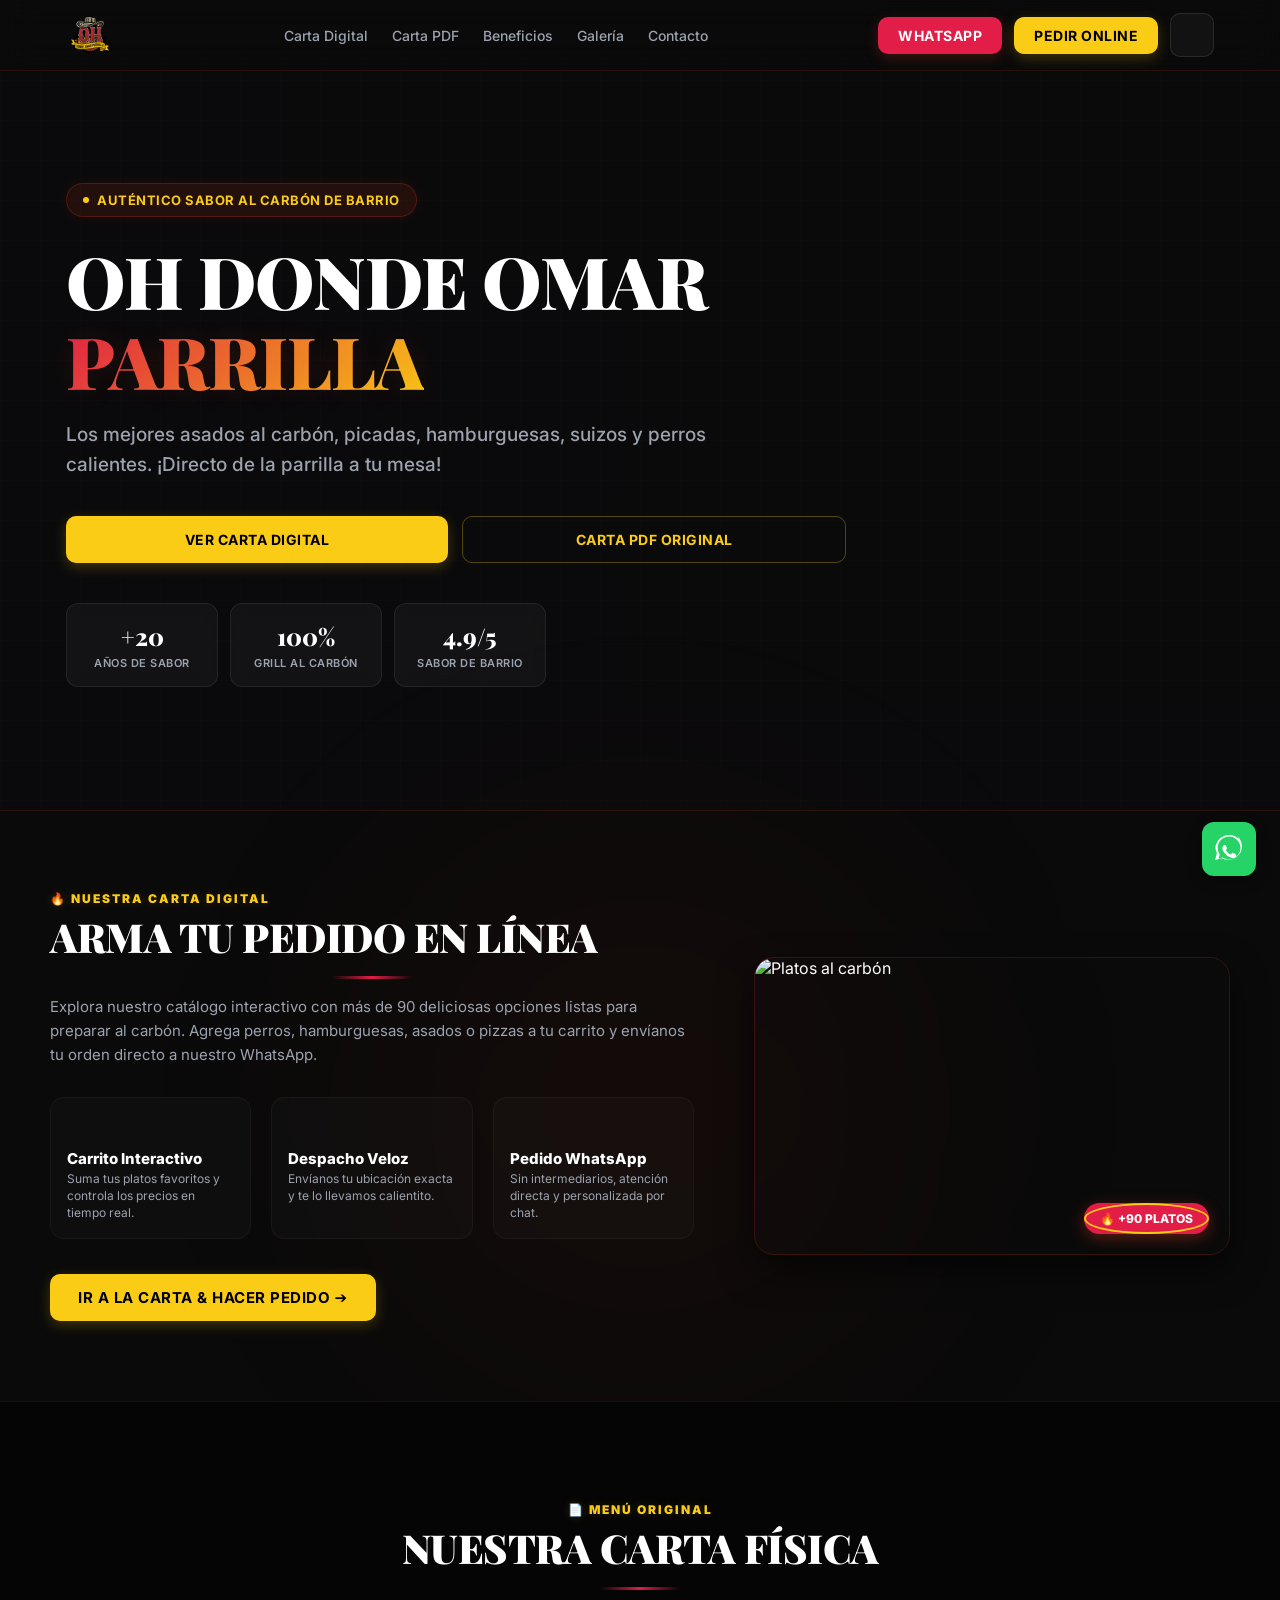
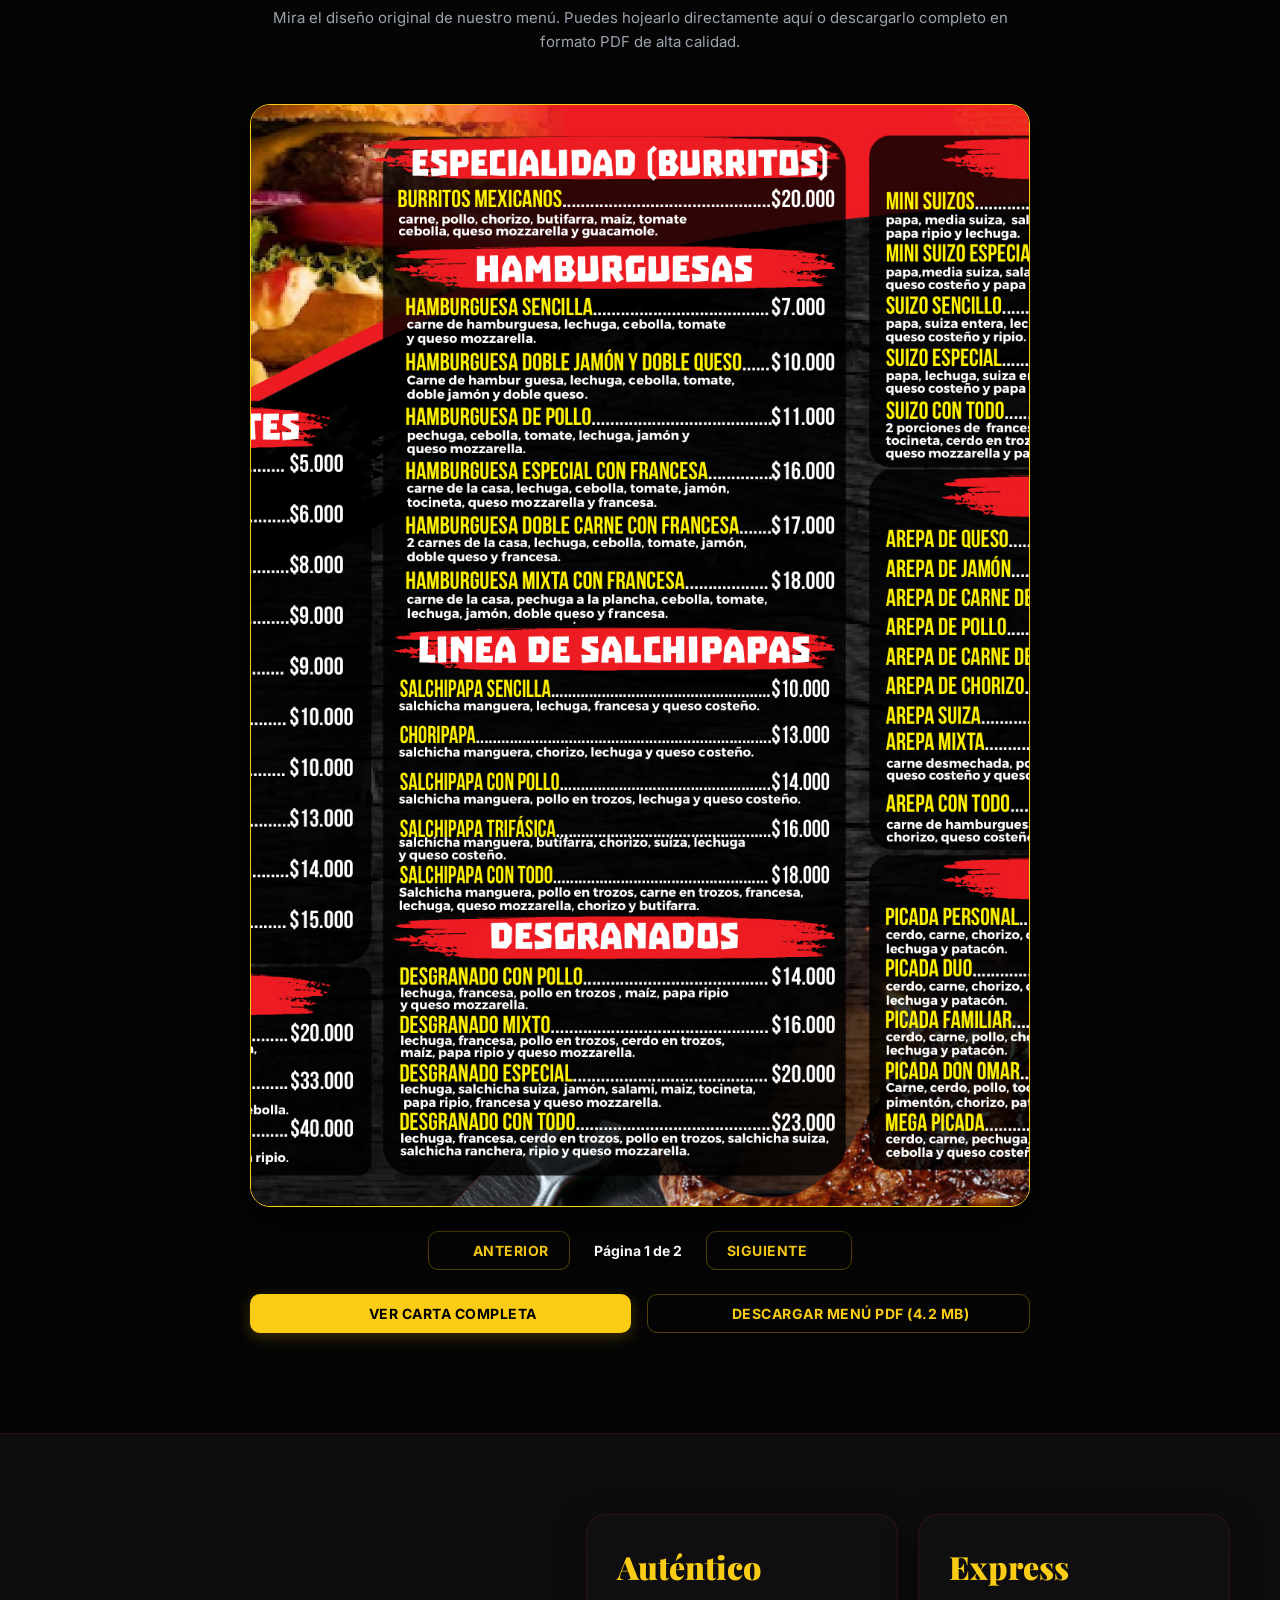
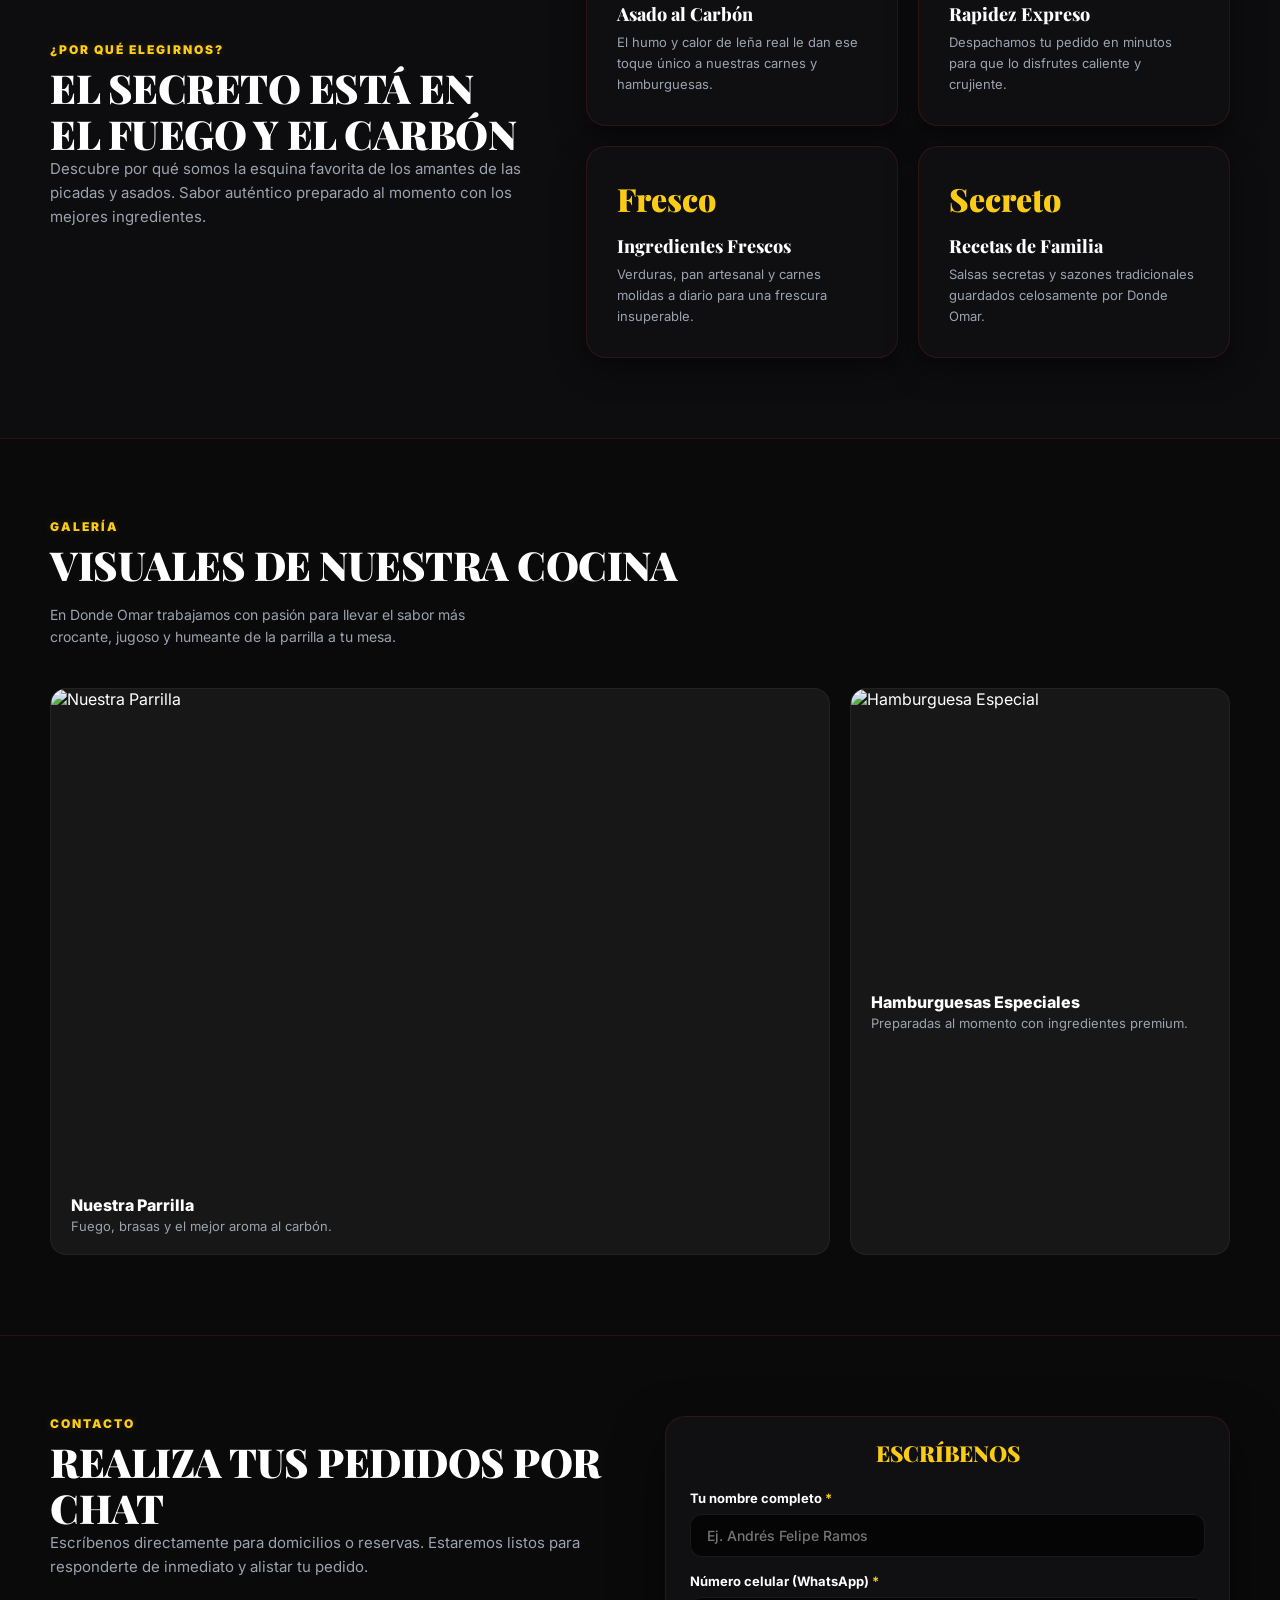
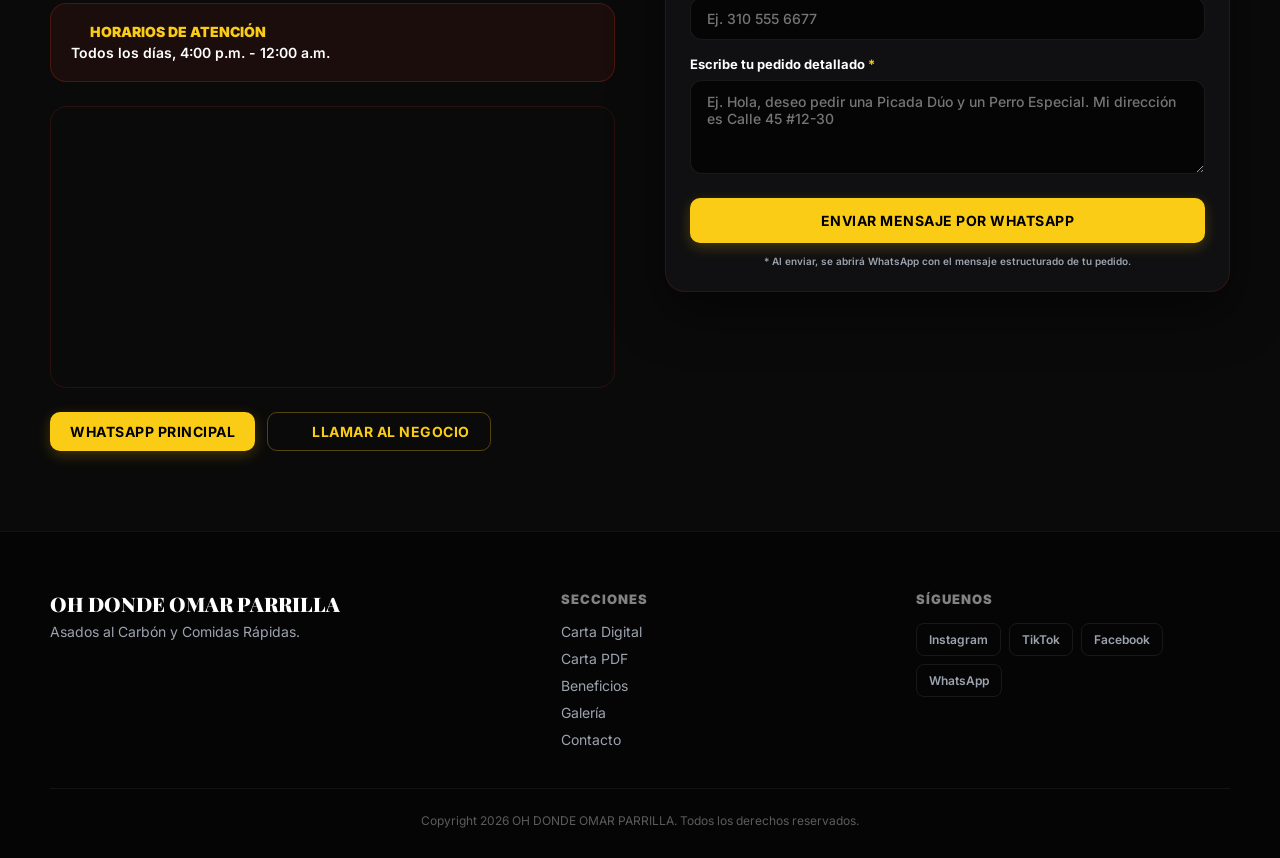
==== commit 2a200c43: "Feat: implement fullscreen menu rotation mode and restrict mobile horizontal views" ====
--- a/index.html
+++ b/index.html
@@ -413,6 +413,7 @@
     <div class="fullscreen-menu-modal" id="fullscreen-menu-modal" aria-hidden="true" role="dialog">
         <header class="fullscreen-modal-header">
             <button type="button" class="btn btn-primary close-modal-btn" id="close-fullscreen-btn"><i data-lucide="x" class="icon-inline"></i> Cerrar Carta</button>
+            <button type="button" class="btn btn-outline rotate-modal-btn" id="rotate-fullscreen-btn"><i data-lucide="rotate-cw" class="icon-inline"></i> <span>Girar Carta</span></button>
         </header>
  
         <div class="fullscreen-modal-body">
--- a/index.css
+++ b/index.css
@@ -815,7 +815,7 @@
     margin-bottom: 12px;
 }
 
-@media (min-width: 768px) {
+@media (min-width: 768px) and (min-height: 601px) {
     .category-rows-container {
         grid-template-columns: repeat(2, 1fr);
         gap: 16px;
@@ -874,7 +874,7 @@
     vertical-align: middle;
 }
 
-@media (max-width: 767px) {
+@media (max-width: 767px), (orientation: landscape) and (max-height: 600px) and (pointer: coarse) {
     .category-sidebar-nav {
         padding-inline: 16px; /* Evita que el slider empiece pegado al borde */
     }
@@ -2132,7 +2132,7 @@
 }
 
 /* Medium Devices / Desktops */
-@media (min-width: 768px) {
+@media (min-width: 768px) and (min-height: 601px) {
     .navbar-links {
         display: flex;
     }
@@ -2239,7 +2239,7 @@
 }
 
 /* Large Screens */
-@media (min-width: 1024px) {
+@media (min-width: 1024px) and (min-height: 601px) {
     .hero-title {
         font-size: 72px;
     }
@@ -2295,7 +2295,7 @@
     display: none;
 }
 
-@media (max-width: 767px) {
+@media (max-width: 767px), (orientation: landscape) and (max-height: 600px) and (pointer: coarse) {
     /* Ocultar elementos de escritorio */
     .navbar-header,
     .back-navigation,
@@ -2521,3 +2521,68 @@
         padding-block: 16px !important;
     }
 }
+
+/* BOTON DE ROTACIÓN EN MODAL FULLSCREEN */
+.rotate-modal-btn {
+    display: none;
+}
+
+@media (max-width: 767px), (orientation: landscape) and (max-height: 600px) and (pointer: coarse) {
+    .rotate-modal-btn {
+        display: inline-flex;
+        align-items: center;
+        gap: 6px;
+        margin-left: 12px;
+        padding: 6px 14px;
+        font-size: 11px;
+        font-weight: 700;
+        border-radius: 8px;
+        text-transform: uppercase;
+        letter-spacing: 0.3px;
+        transition: var(--transition-fast);
+    }
+    
+    .rotate-modal-btn i {
+        width: 14px;
+        height: 14px;
+        stroke-width: 2.5;
+    }
+
+    /* FALLBACK DE ROTACIÓN VISUAL PARA MÓVILES */
+    .fullscreen-menu-modal.mobile-landscape-menu {
+        display: flex !important;
+        position: fixed !important;
+        width: 100vh !important;
+        height: 100vw !important;
+        top: 50% !important;
+        left: 50% !important;
+        transform: translate(-50%, -50%) rotate(90deg) !important;
+        transform-origin: center center !important;
+        inset: unset !important;
+        z-index: 100000 !important;
+        background-color: #000000 !important;
+    }
+    
+    .fullscreen-menu-modal.mobile-landscape-menu .fullscreen-modal-body {
+        padding: 8px !important;
+        height: calc(100vw - 130px) !important; /* restar altura de header (60px) + footer (70px) */
+        overflow: hidden !important;
+    }
+    
+    .fullscreen-menu-modal.mobile-landscape-menu .fullscreen-modal-image-container {
+        max-width: 100% !important;
+        max-height: 100% !important;
+        width: 100% !important;
+        height: 100% !important;
+        border: none !important;
+        display: flex !important;
+        align-items: center !important;
+        justify-content: center !important;
+    }
+    
+    .fullscreen-menu-modal.mobile-landscape-menu .fullscreen-modal-image {
+        max-width: 100% !important;
+        max-height: 100% !important;
+        object-fit: contain !important;
+    }
+}
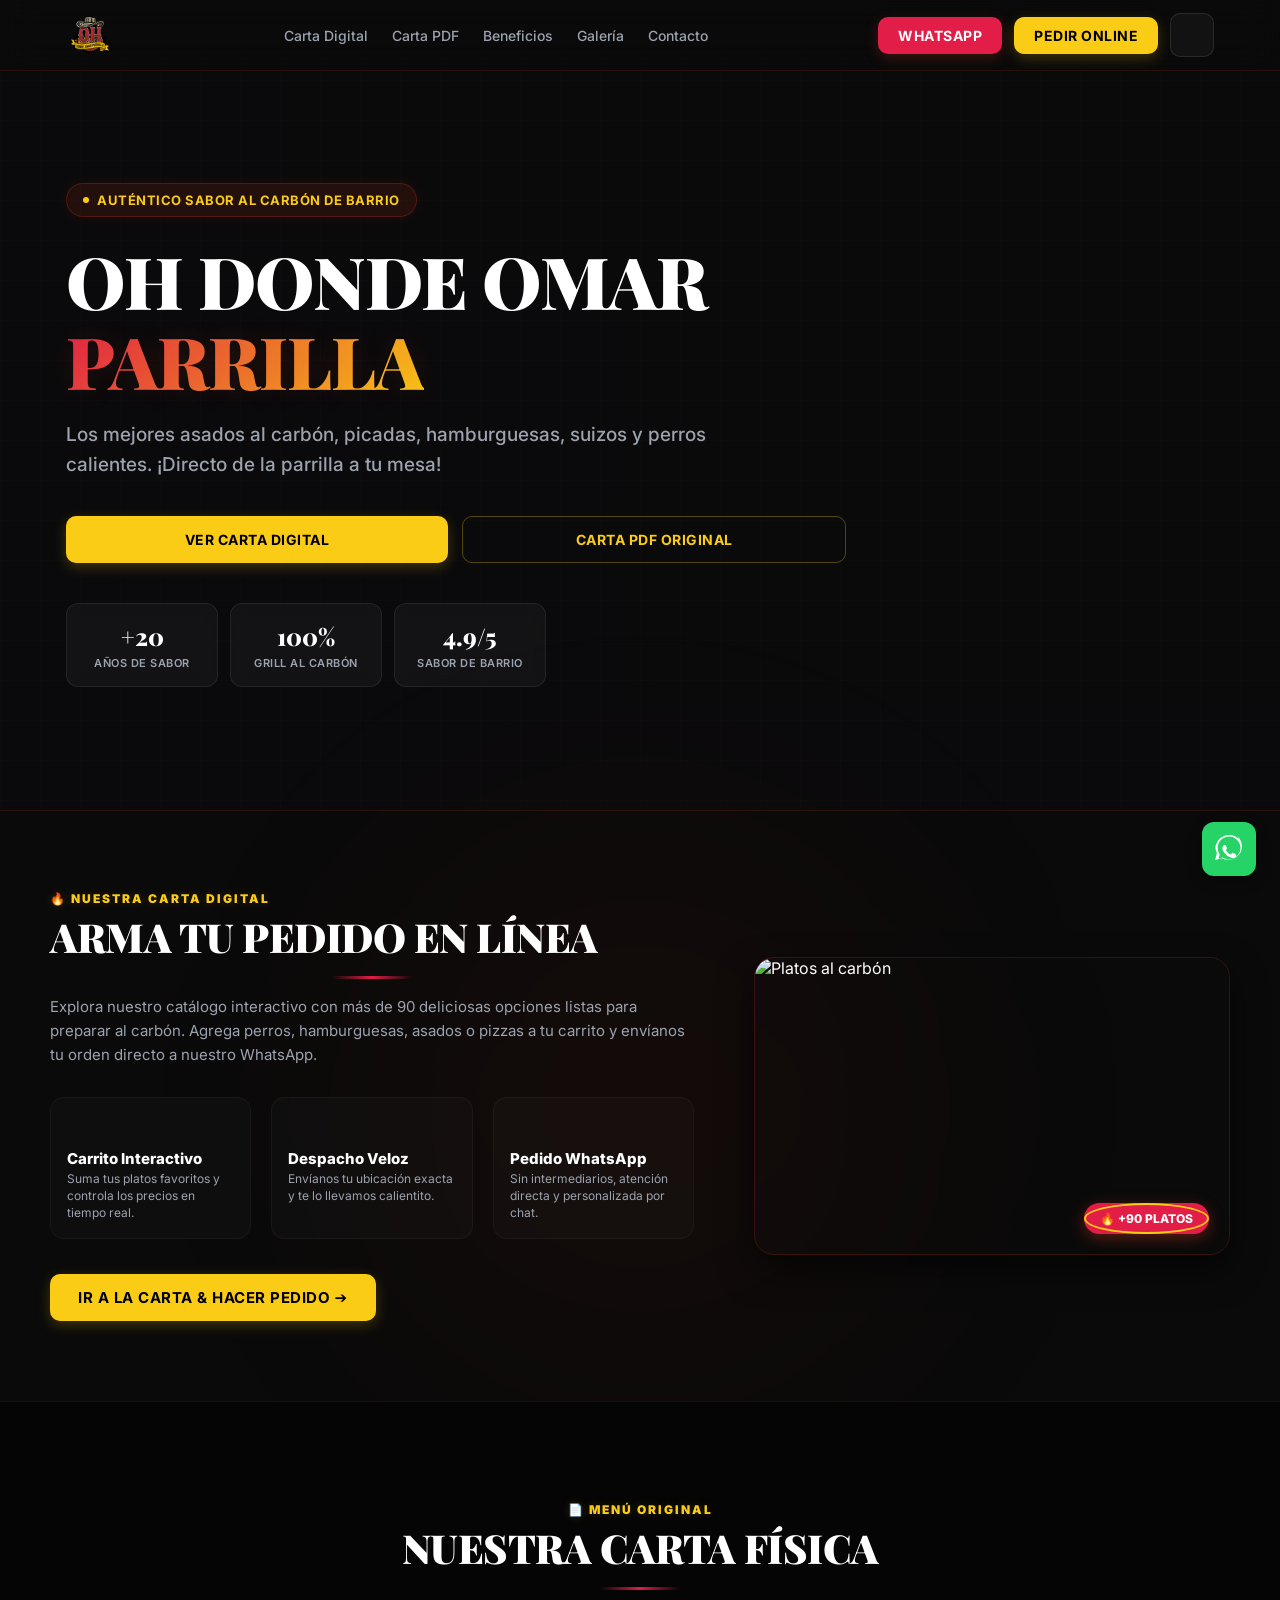
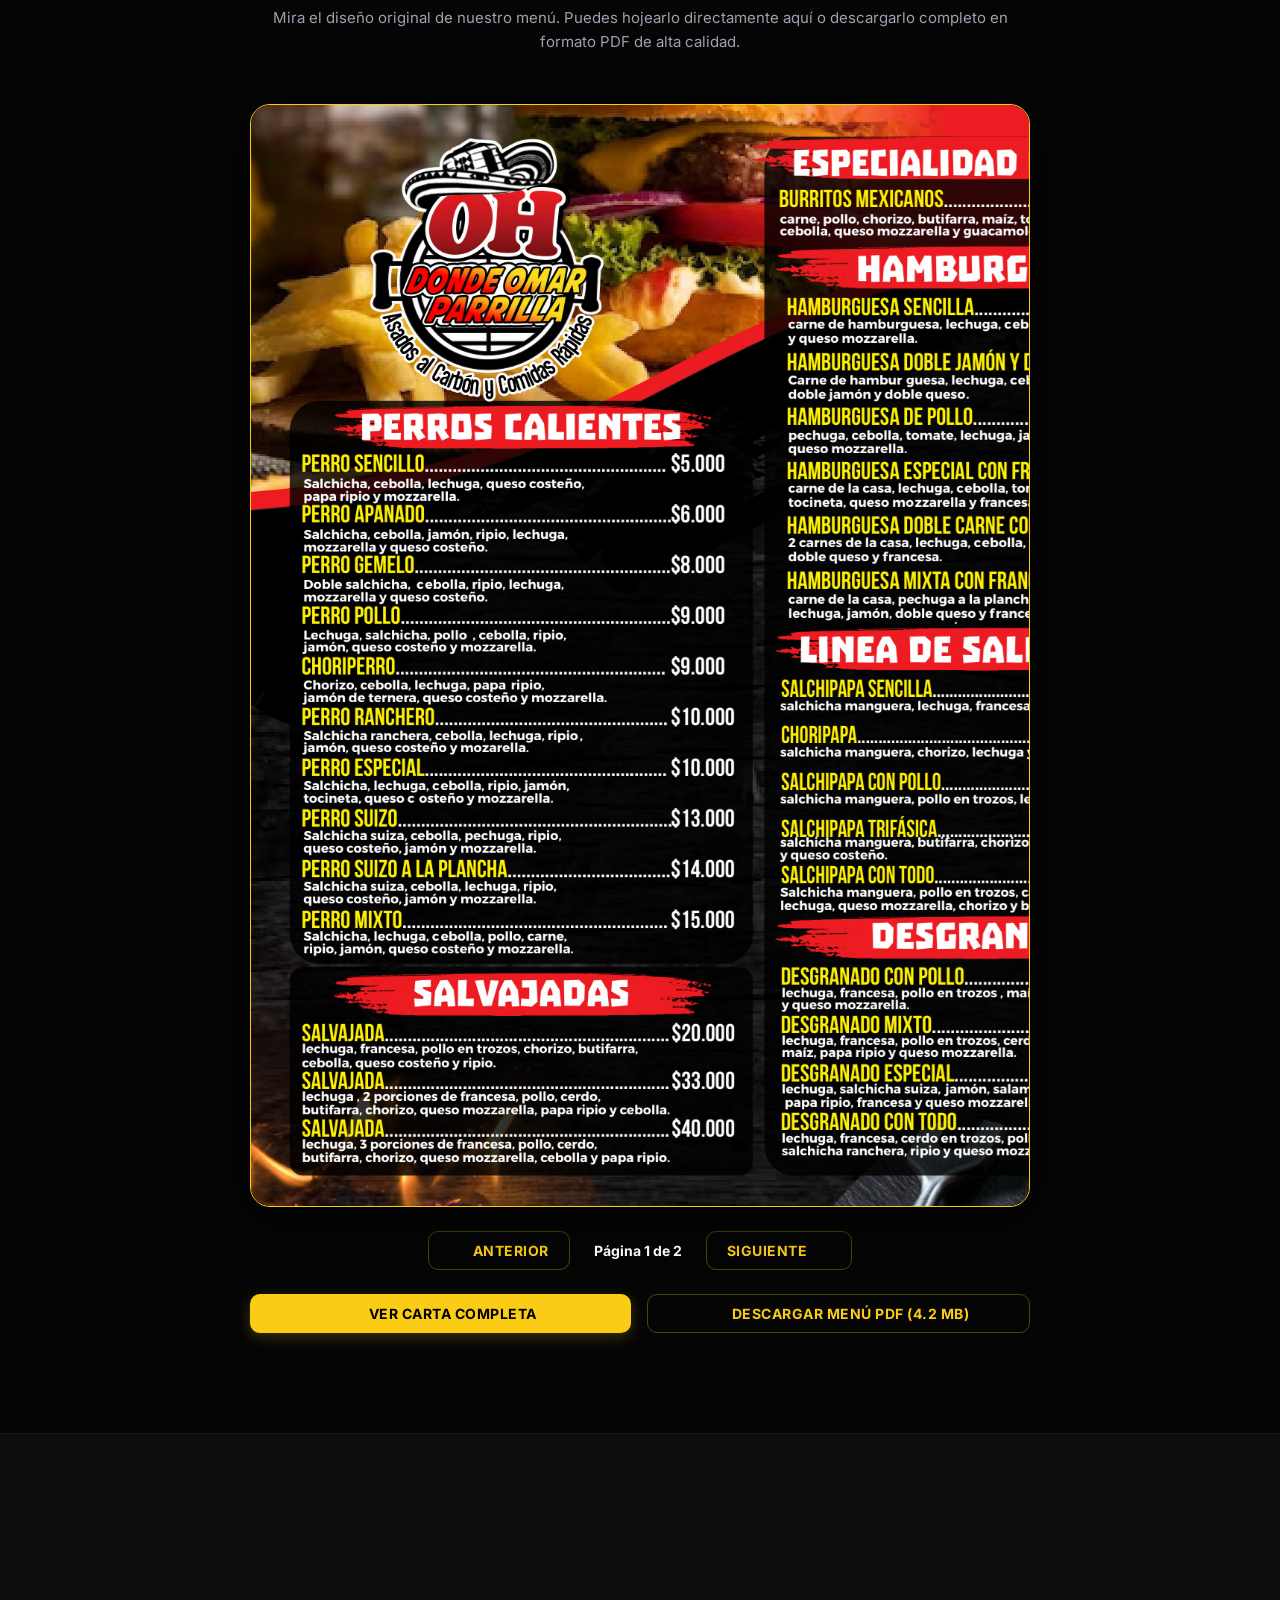
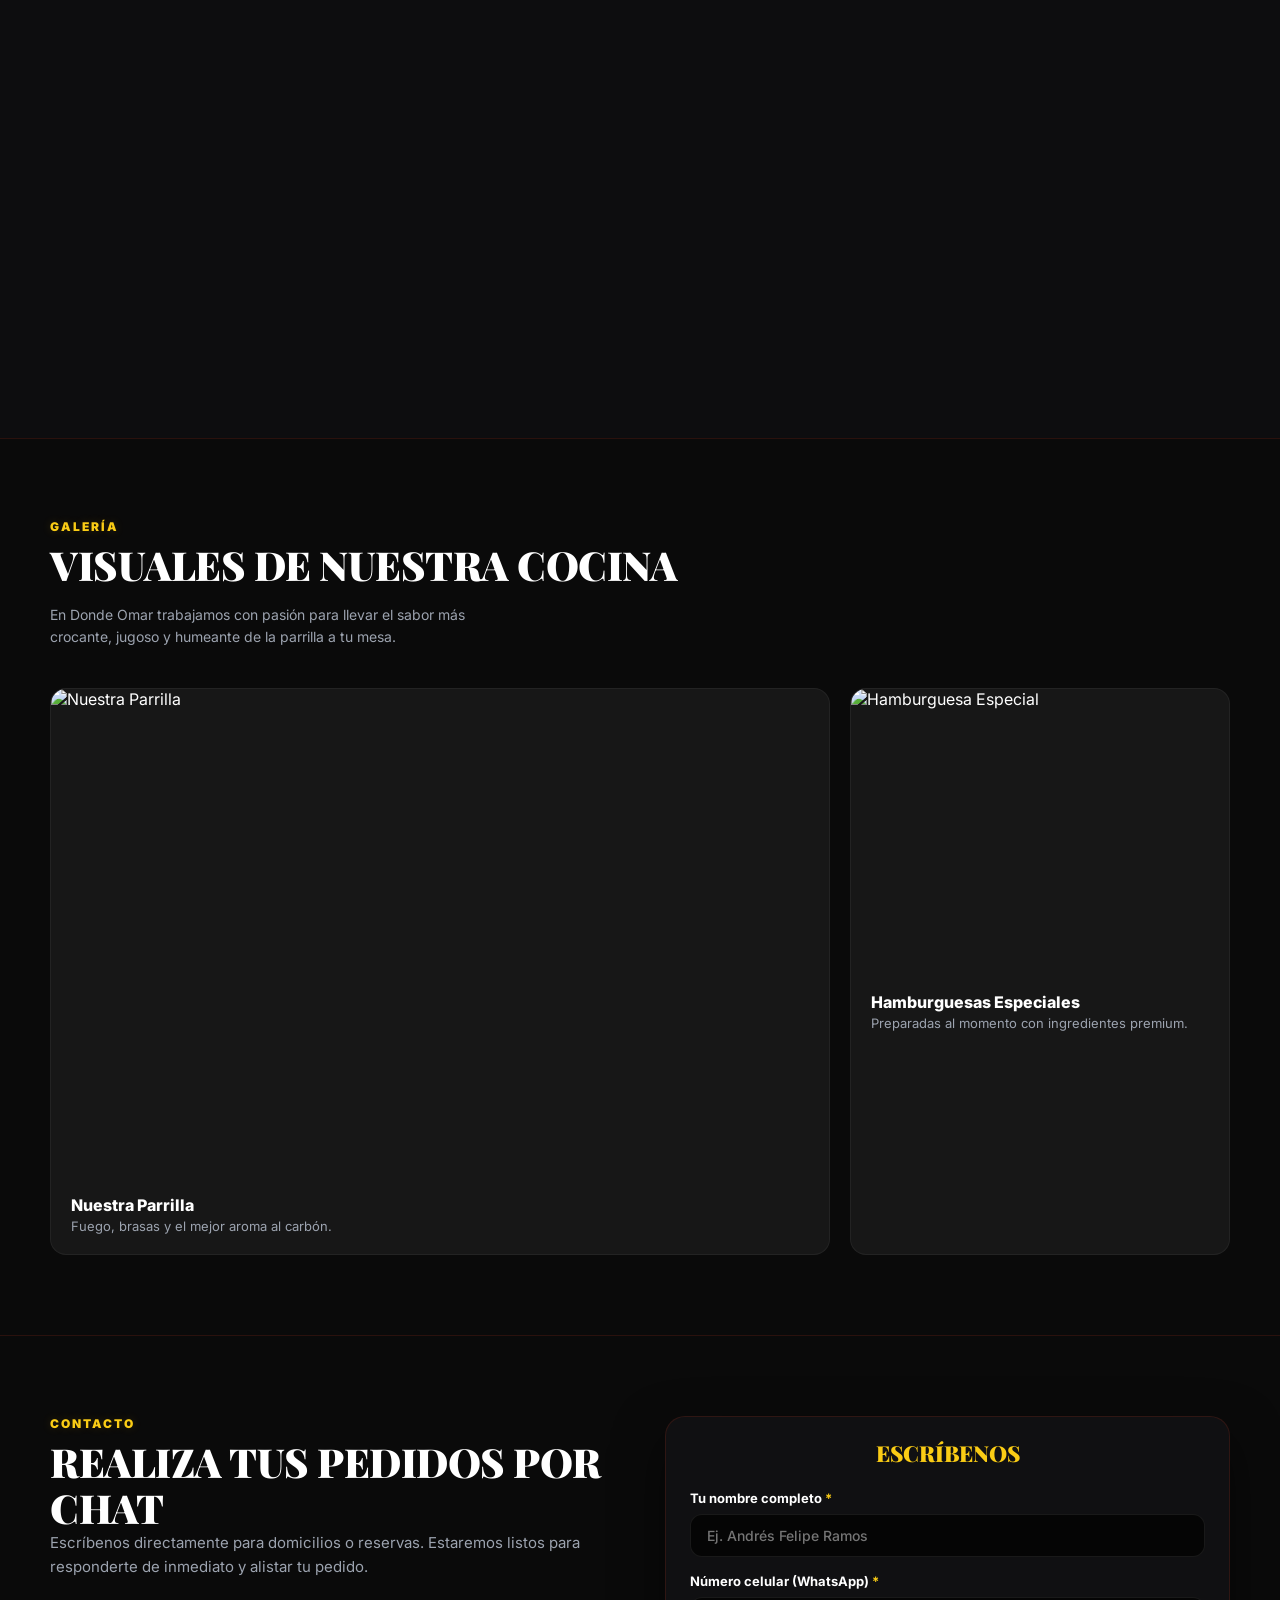
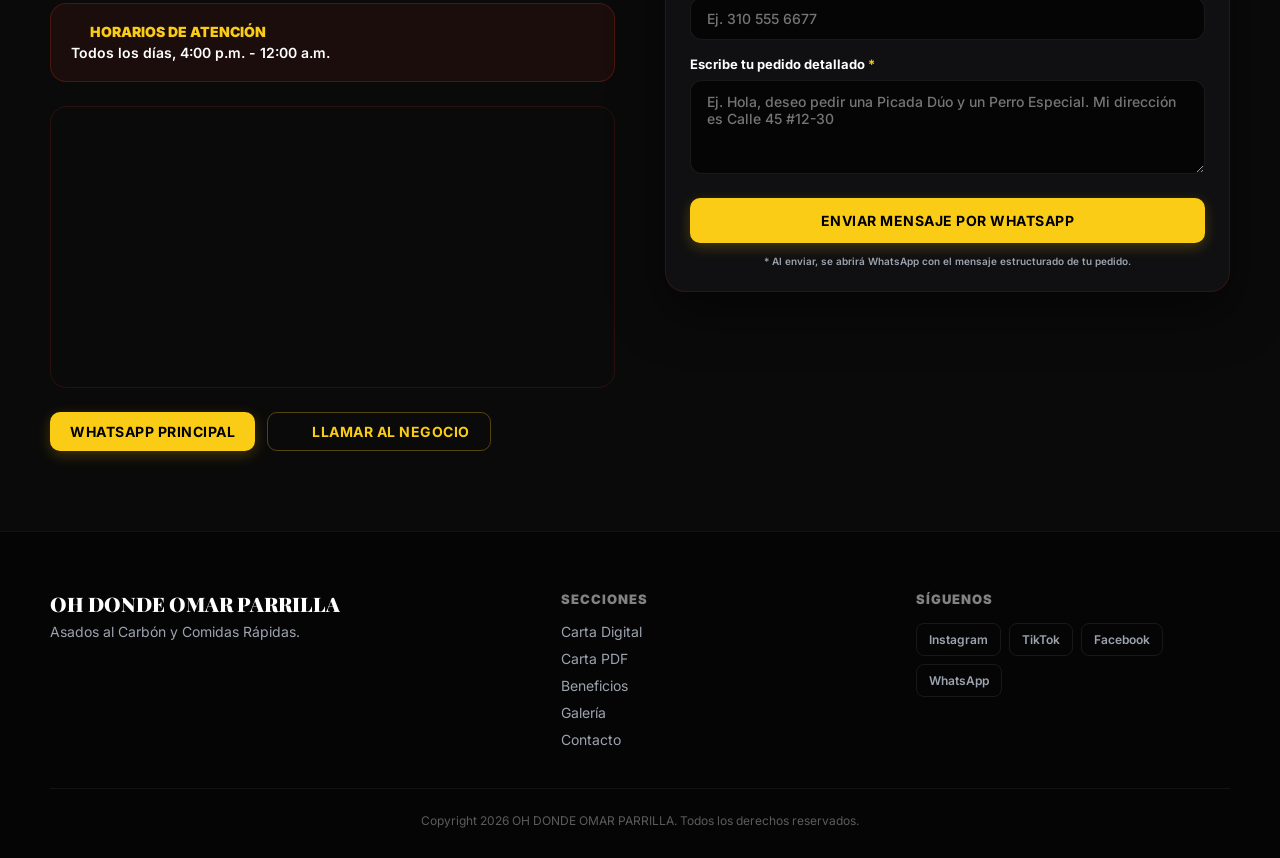
==== commit 365da2de: "Feat: add horizontal drag-to-scroll on menu image viewer" ====
--- a/index.html
+++ b/index.html
@@ -195,7 +195,9 @@
                 <!-- Viewer Container -->
                 <div class="menu-viewer-container scroll-reveal">
                     <div class="menu-viewer-frame">
-                        <img src="menu-page-1.jpg" alt="Carta página 1" class="menu-viewer-image" id="physical-menu-img">
+                        <div class="menu-drag-scroll" id="menu-drag-scroll">
+                            <img src="menu-page-1.jpg" alt="Carta página 1" class="menu-viewer-image" id="physical-menu-img">
+                        </div>
                     </div>
                     
                     <div class="menu-viewer-controls">
--- a/index.css
+++ b/index.css
@@ -1196,12 +1196,44 @@
     aspect-ratio: 1 / 1.414; /* Standard document ratio */
 }
 
-.menu-viewer-image {
+/* DRAG-TO-SCROLL CONTAINER */
+.menu-drag-scroll {
     width: 100%;
     height: 100%;
+    overflow-x: auto;
+    overflow-y: hidden;
+    cursor: grab;
+    /* Hide scrollbar but keep functionality */
+    scrollbar-width: none;          /* Firefox */
+    -ms-overflow-style: none;       /* IE/Edge */
+    /* Smooth touch scroll on iOS */
+    -webkit-overflow-scrolling: touch;
+    /* Prevent vertical scroll leak */
+    overscroll-behavior-x: contain;
+}
+
+.menu-drag-scroll::-webkit-scrollbar {
+    display: none;                  /* Chrome/Safari */
+}
+
+.menu-drag-scroll.is-dragging {
+    cursor: grabbing;
+    user-select: none;
+}
+
+.menu-viewer-image {
+    /* Make image wider than the container so it can be scrolled horizontally */
+    width: auto;
+    height: 100%;
+    min-width: 100%;
+    max-width: none; /* override any inherited max-width */
     object-fit: cover;
     display: block;
     transition: opacity 0.3s ease-in-out;
+    /* Ensure the image is not draggable by the browser's native image drag */
+    -webkit-user-drag: none;
+    user-drag: none;
+    pointer-events: none; /* prevent browser native drag; JS handles it */
 }
 
 .menu-viewer-controls {
@@ -2548,41 +2580,106 @@
         stroke-width: 2.5;
     }
 
-    /* FALLBACK DE ROTACIÓN VISUAL PARA MÓVILES */
-    .fullscreen-menu-modal.mobile-landscape-menu {
-        display: flex !important;
-        position: fixed !important;
-        width: 100vh !important;
-        height: 100vw !important;
-        top: 50% !important;
-        left: 50% !important;
-        transform: translate(-50%, -50%) rotate(90deg) !important;
-        transform-origin: center center !important;
-        inset: unset !important;
-        z-index: 100000 !important;
-        background-color: #000000 !important;
-    }
-    
-    .fullscreen-menu-modal.mobile-landscape-menu .fullscreen-modal-body {
-        padding: 8px !important;
-        height: calc(100vw - 130px) !important; /* restar altura de header (60px) + footer (70px) */
-        overflow: hidden !important;
-    }
-    
+    /* DISEÑO Y ROTACIÓN PARA MÓVILES EN MODO HORIZONTAL */
+    /* En orientación vertical (portrait), aplicamos rotación visual de 90 grados */
+    @media (orientation: portrait) {
+        .fullscreen-menu-modal.mobile-landscape-menu {
+            display: flex !important;
+            position: fixed !important;
+            width: 100vh !important;
+            height: 100vw !important;
+            top: 50% !important;
+            left: 50% !important;
+            transform: translate(-50%, -50%) rotate(90deg) !important;
+            transform-origin: center center !important;
+            inset: unset !important;
+            z-index: 100000 !important;
+            background-color: #000000 !important;
+        }
+
+        /* Hacer que la cabecera flote sobre el modal para no quitarle espacio vertical a la carta */
+        .fullscreen-menu-modal.mobile-landscape-menu .fullscreen-modal-header {
+            position: absolute !important;
+            top: 0 !important;
+            left: 0 !important;
+            width: 100% !important;
+            background: rgba(0, 0, 0, 0.45) !important;
+            backdrop-filter: blur(4px) !important;
+            z-index: 1000 !important;
+            border-bottom: none !important;
+        }
+        
+        .fullscreen-menu-modal.mobile-landscape-menu .fullscreen-modal-body {
+            padding: 0 !important;
+            height: 100vw !important; /* usar el 100% de la altura visual rotada */
+            overflow: hidden !important;
+        }
+
+        /* Reposicionar flechas de navegación en el modal rotado (visual izquierda y derecha) */
+        .fullscreen-menu-modal.mobile-landscape-menu .modal-nav-arrow.left {
+            left: 50% !important;
+            bottom: 24px !important; /* empujar un poco más adentro */
+            top: auto !important;
+            right: auto !important;
+            transform: translateX(-50%) rotate(-90deg) !important;
+        }
+
+        .fullscreen-menu-modal.mobile-landscape-menu .modal-nav-arrow.right {
+            left: 50% !important;
+            top: 24px !important; /* empujar un poco más adentro */
+            bottom: auto !important;
+            right: auto !important;
+            transform: translateX(-50%) rotate(-90deg) !important;
+        }
+    }
+
+    /* En orientación horizontal física (landscape), no rotamos, solo maximizamos */
+    @media (orientation: landscape) {
+        .fullscreen-menu-modal.mobile-landscape-menu {
+            display: flex !important;
+            position: fixed !important;
+            width: 100% !important;
+            height: 100% !important;
+            top: 0 !important;
+            left: 0 !important;
+            transform: none !important;
+            inset: 0 !important;
+            z-index: 100000 !important;
+            background-color: #000000 !important;
+        }
+        
+        .fullscreen-menu-modal.mobile-landscape-menu .fullscreen-modal-body {
+            padding: 0 !important;
+            height: calc(100vh - 60px) !important; /* restar solo la cabecera (60px) */
+            overflow: hidden !important;
+        }
+    }
+
+    /* Ocultar pie de página en modo horizontal para maximizar espacio */
+    .fullscreen-menu-modal.mobile-landscape-menu .fullscreen-modal-footer {
+        display: none !important;
+    }
+
+    /* Maximizar el contenedor e imagen en modo horizontal */
     .fullscreen-menu-modal.mobile-landscape-menu .fullscreen-modal-image-container {
         max-width: 100% !important;
         max-height: 100% !important;
         width: 100% !important;
         height: 100% !important;
         border: none !important;
+        border-radius: 0 !important;
         display: flex !important;
         align-items: center !important;
         justify-content: center !important;
+        background: transparent !important;
+        margin: 0 !important;
     }
     
     .fullscreen-menu-modal.mobile-landscape-menu .fullscreen-modal-image {
         max-width: 100% !important;
         max-height: 100% !important;
+        width: auto !important;
+        height: 100% !important; /* forzar a tomar el 100% de la altura disponible */
         object-fit: contain !important;
     }
 }
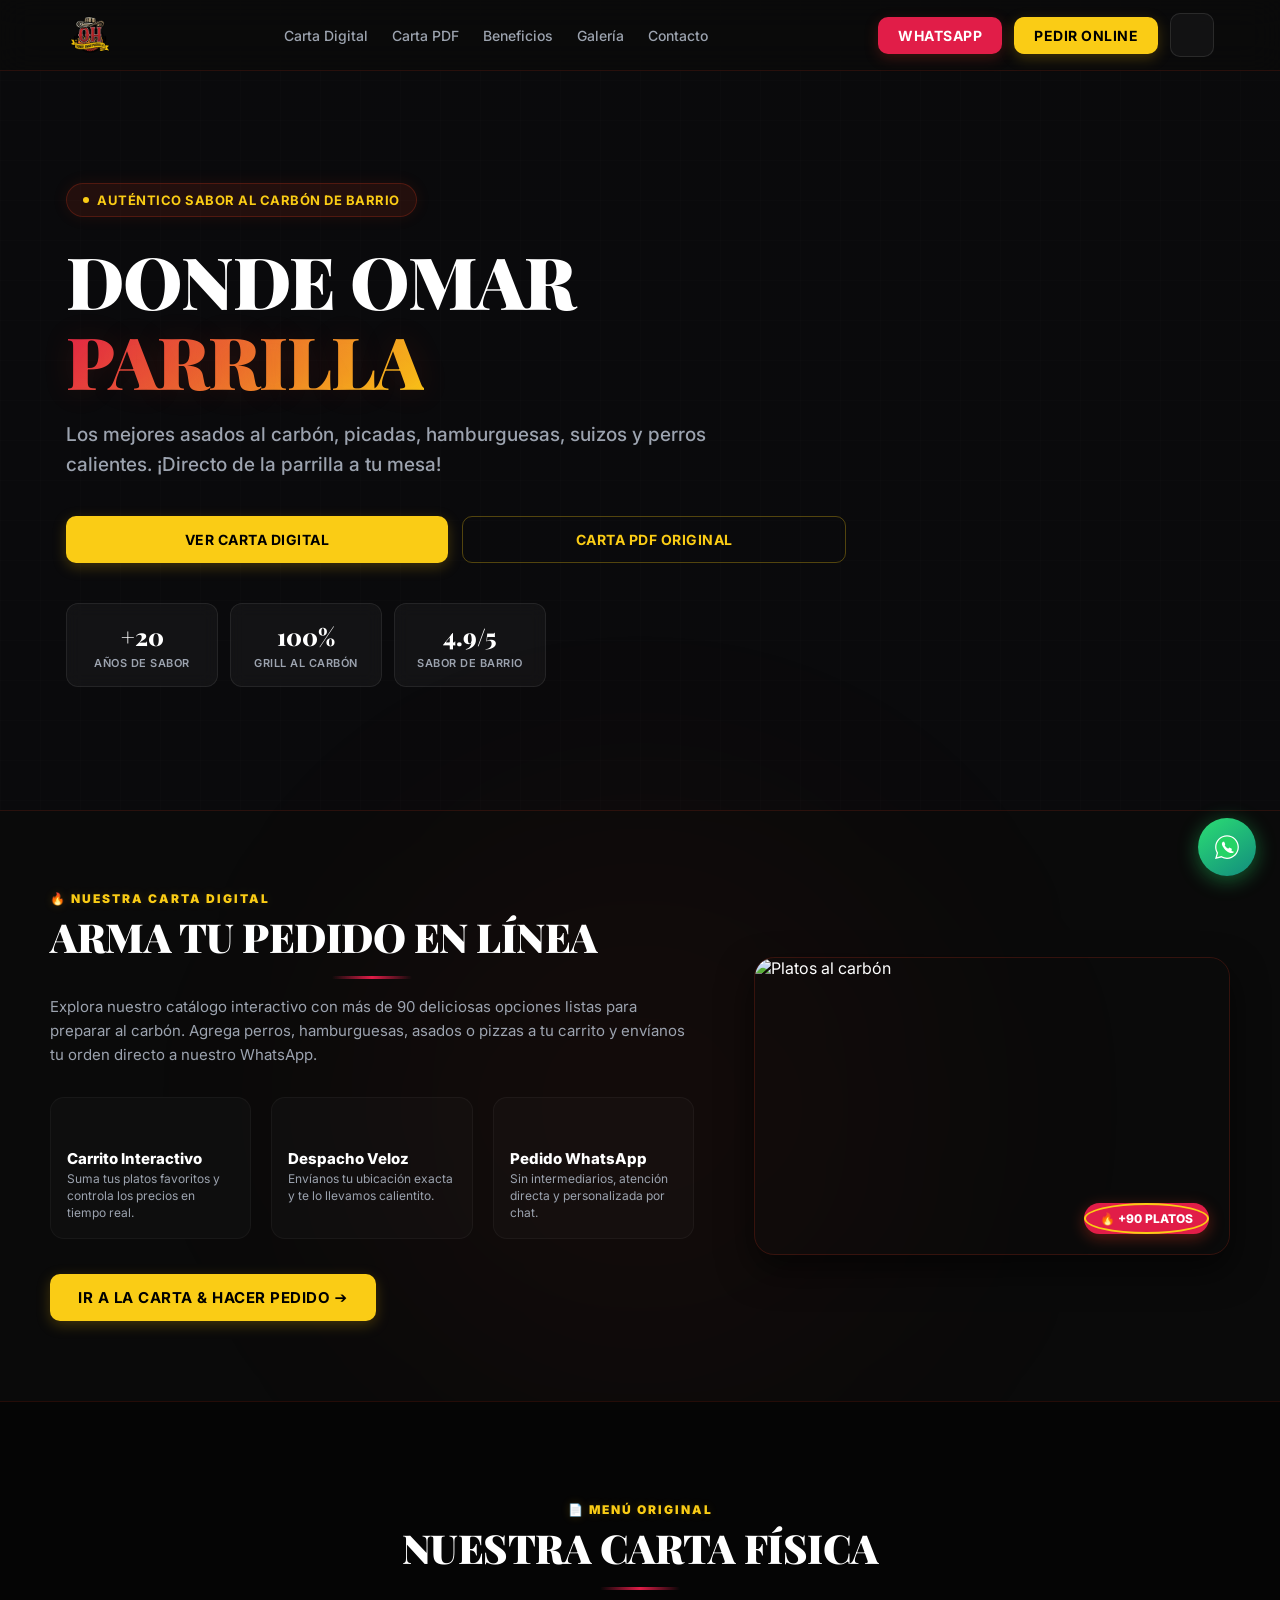
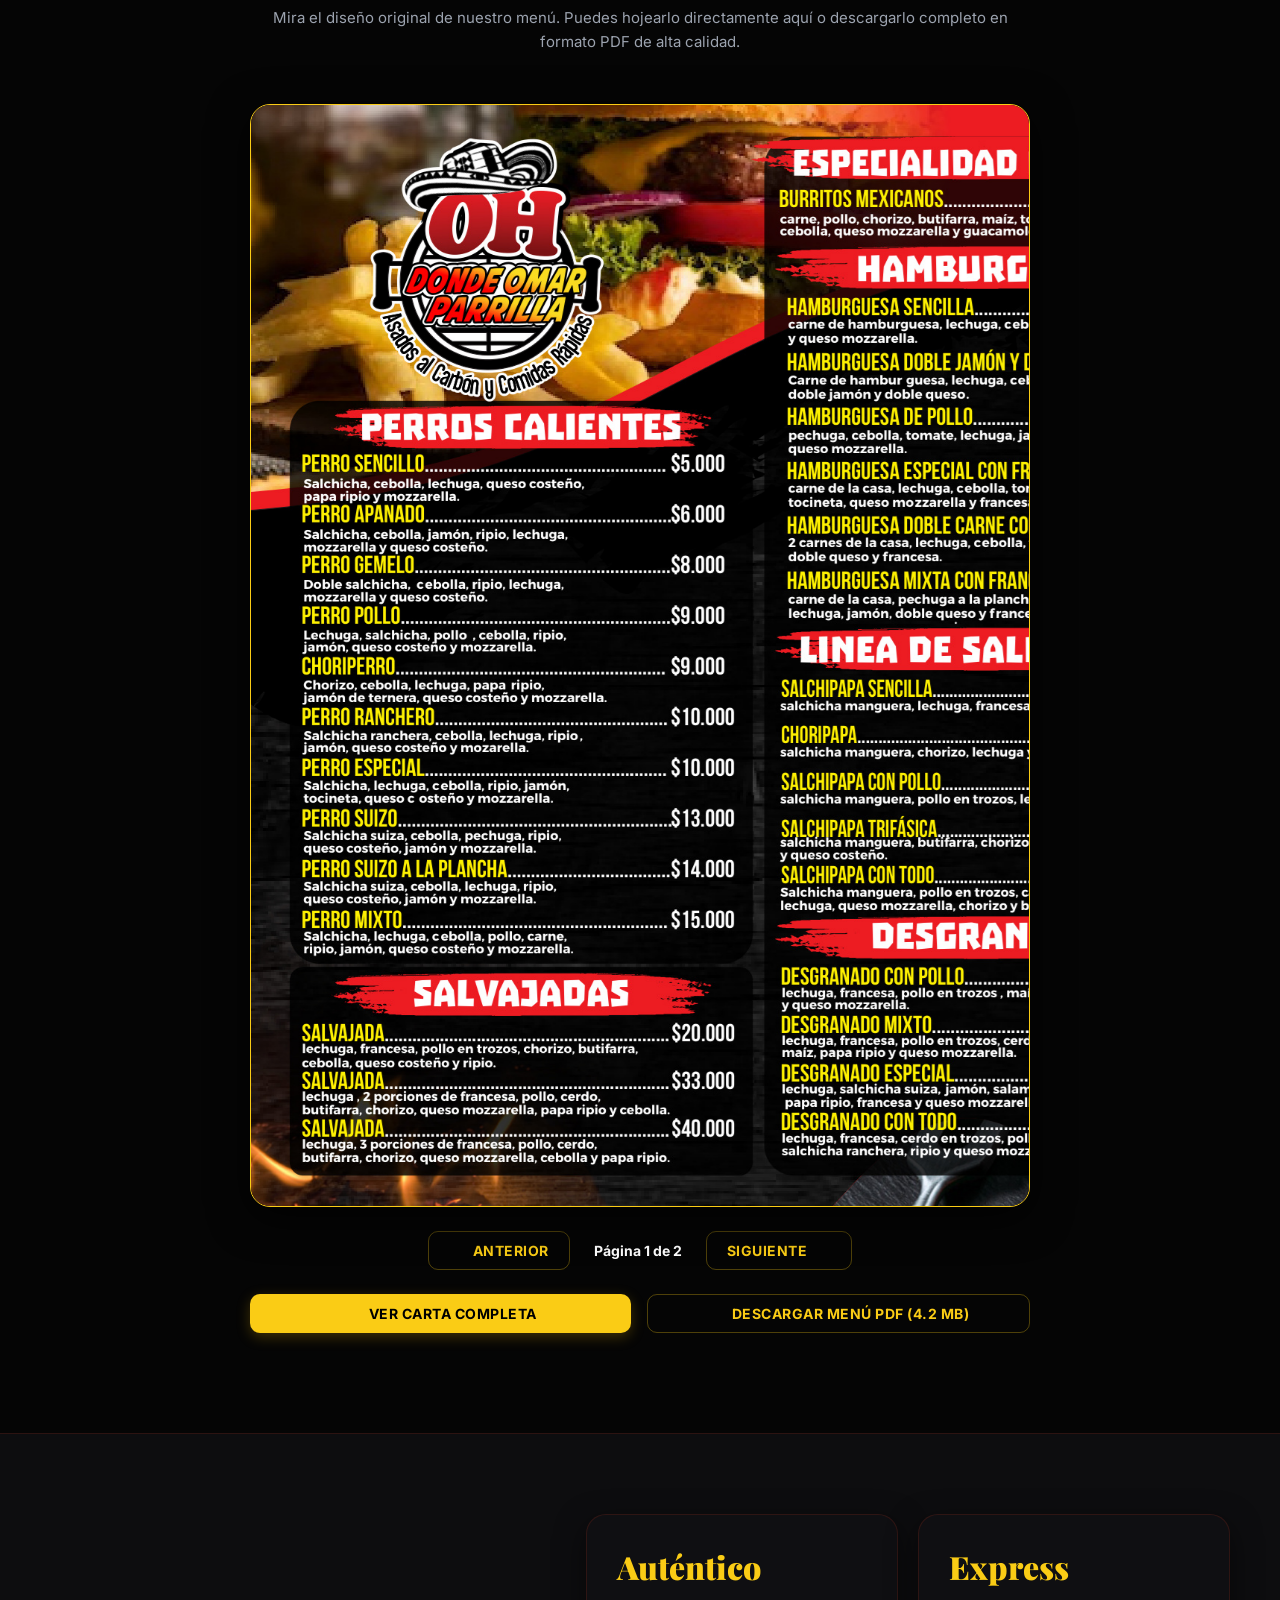
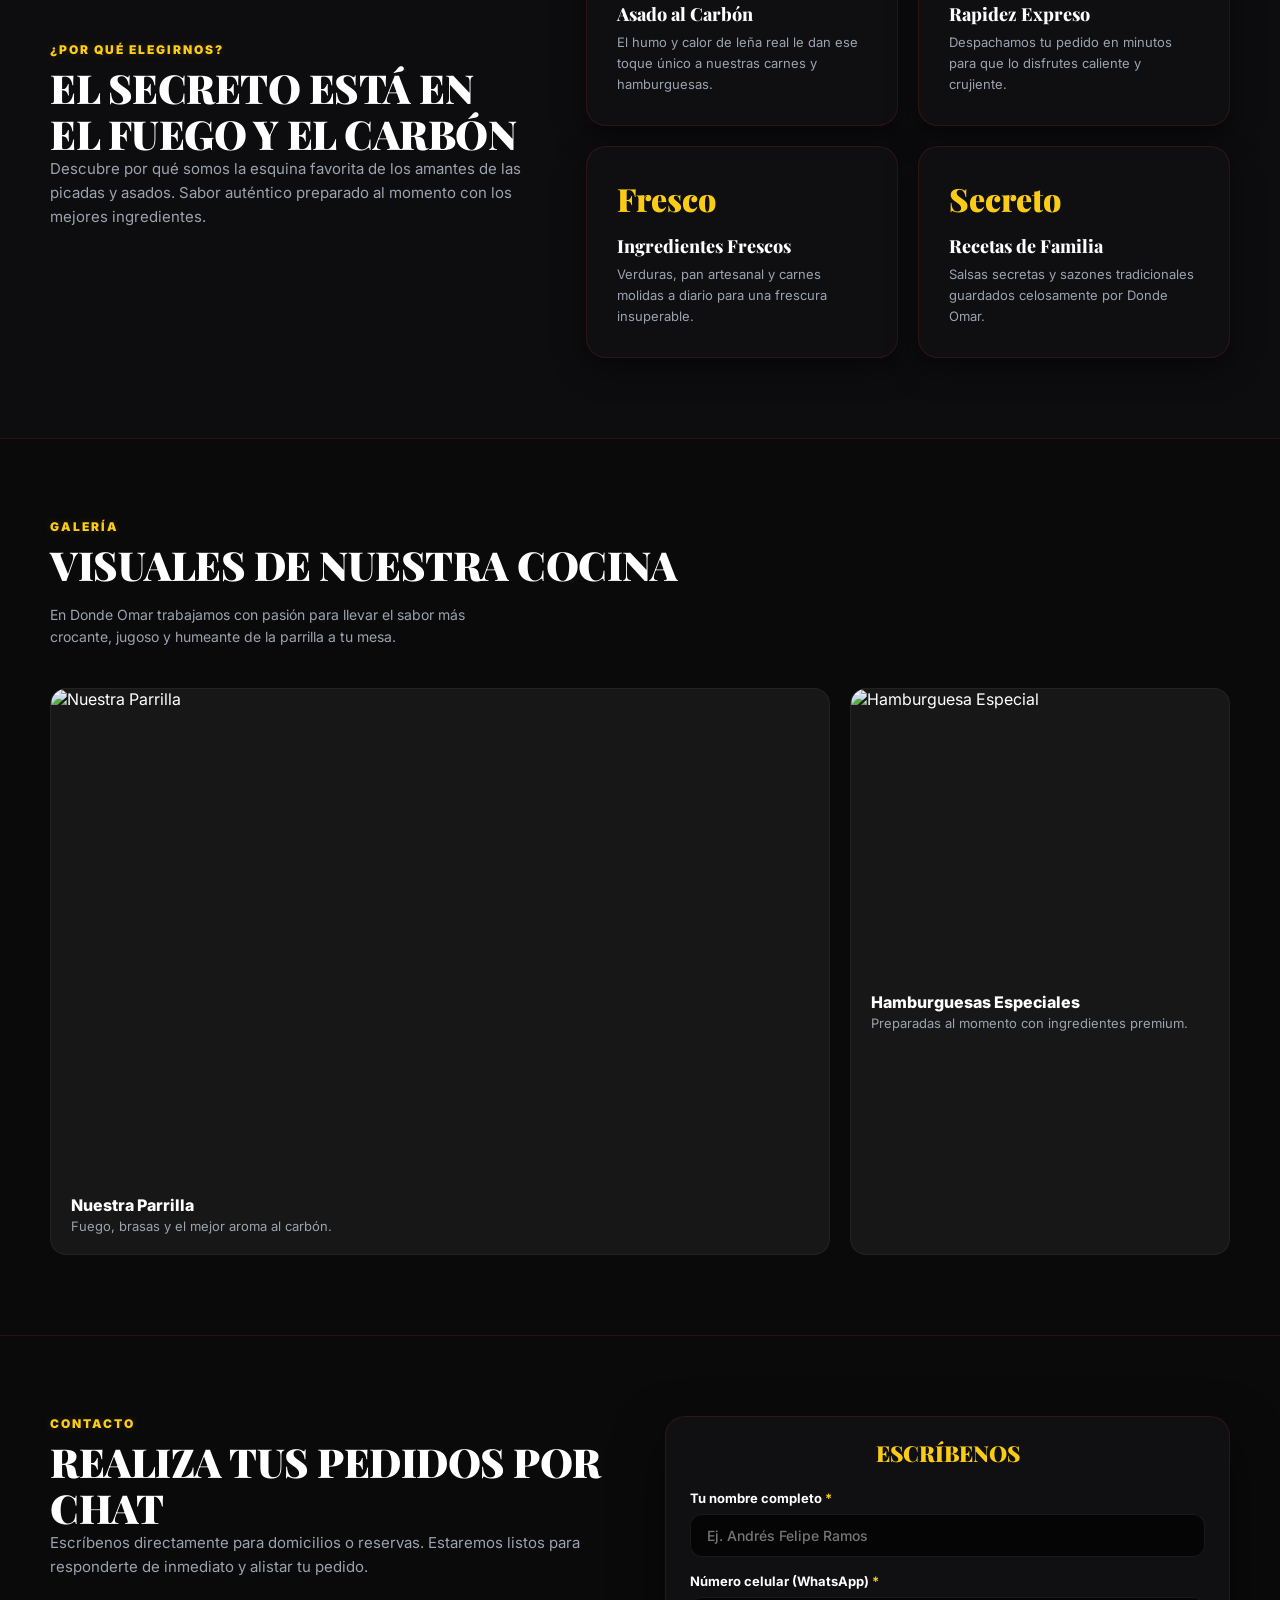
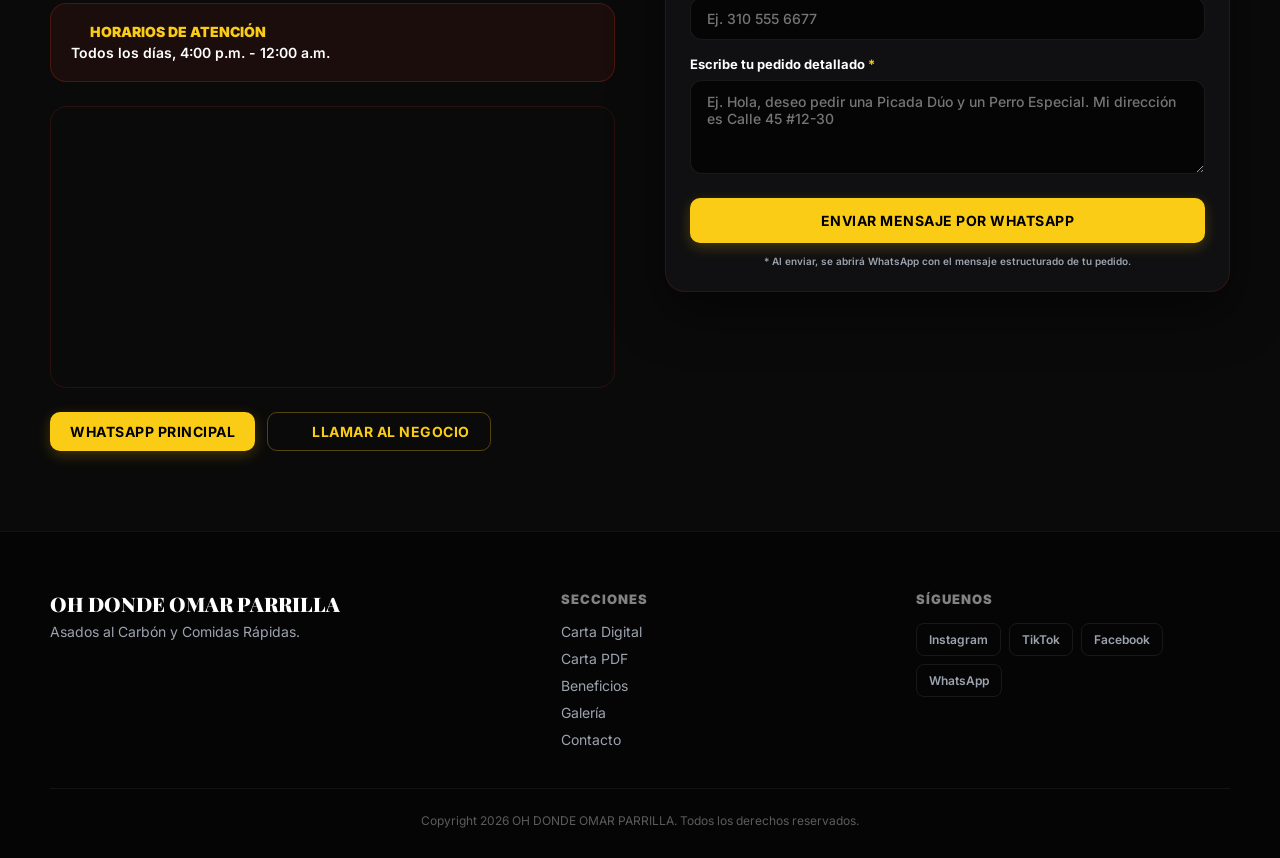
==== commit 2b9de3a1: "Feat: improve WhatsApp icon, add mobile back btn, add product info modal" ====
--- a/index.html
+++ b/index.html
@@ -3,20 +3,20 @@
 <head>
     <meta charset="UTF-8">
     <meta name="viewport" content="width=device-width, initial-scale=1.0">
-    <title>OH DONDE OMAR PARRILLA | Asados al Carbón y Comidas Rápidas</title>
+    <title>DONDE OMAR PARRILLA | Asados al Carbón y Comidas Rápidas</title>
     <meta name="description" content="Disfruta de la mejor carta de asados, picadas, perros calientes y pizzas. Pide a domicilio por WhatsApp. ¡Sabor auténtico preparado al momento!">
     <meta name="keywords" content="comida rapida, asados al carbon, omar parrilla, perros calientes, picadas, degranados, asados, pizzas, domicilio">
     <link rel="icon" type="image/svg+xml" href="favicon.svg">
     
     <!-- Open Graph / Facebook -->
     <meta property="og:type" content="website">
-    <meta property="og:title" content="OH DONDE OMAR PARRILLA | Asados al Carbón y Comidas Rápidas">
+    <meta property="og:title" content="DONDE OMAR PARRILLA | Asados al Carbón y Comidas Rápidas">
     <meta property="og:description" content="Disfruta de la mejor carta de asados, picadas, perros calientes y pizzas. Pide a domicilio por WhatsApp.">
     <meta property="og:image" content="https://images.unsplash.com/photo-1555939594-58d7cb561ad1?auto=format&fit=crop&w=1200&q=84">
 
     <!-- Twitter -->
     <meta name="twitter:card" content="summary_large_image">
-    <meta name="twitter:title" content="OH DONDE OMAR PARRILLA | Asados al Carbón y Comidas Rápidas">
+    <meta name="twitter:title" content="DONDE OMAR PARRILLA | Asados al Carbón y Comidas Rápidas">
     <meta name="twitter:description" content="Disfruta de la mejor carta de asados, picadas, perros calientes y pizzas. Pide a domicilio por WhatsApp.">
     <meta name="twitter:image" content="https://images.unsplash.com/photo-1555939594-58d7cb561ad1?auto=format&fit=crop&w=1200&q=84">
 
@@ -37,7 +37,7 @@
     <header class="navbar-header">
         <nav class="navbar section-shell">
             <a href="#inicio" class="navbar-logo" id="nav-logo-link">
-                <img src="logo.png" alt="OH Donde Omar Parrilla" class="logo-img">
+                <img src="logo.png" alt="DONDE OMAR PARRILLA" class="logo-img">
             </a>
 
             <!-- Desktop Menu Links -->
@@ -100,7 +100,7 @@
                         Auténtico Sabor al Carbón de Barrio
                     </p>
                     <h1 class="hero-title">
-                        OH DONDE OMAR <span class="highlight">PARRILLA</span>
+                        DONDE OMAR <span class="highlight">PARRILLA</span>
                     </h1>
                     <p class="hero-subtitle">
                         Los mejores asados al carbón, picadas, hamburguesas, suizos y perros calientes. ¡Directo de la parrilla a tu mesa!
@@ -398,9 +398,11 @@
 
     <!-- FLOATING WHATSAPP BUTTON -->
     <a href="https://wa.me/573105556677" class="floating-wa-btn nav-wa-btn" aria-label="WhatsApp" target="_blank" rel="noreferrer">
-        <!-- WhatsApp SVG Icon -->
-        <svg xmlns="http://www.w3.org/2000/svg" width="28" height="28" fill="currentColor" class="bi bi-whatsapp" viewBox="0 0 16 16">
-          <path d="M13.601 2.326A7.85 7.85 0 0 0 8 0a7.86 7.86 0 0 0-7.663 6.176c-.052.244-.08.494-.08.746c0 1.229.28 2.425.815 3.518l-1.047 3.82 3.923-1.03a7.78 7.78 0 0 0 3.79.972h.004a7.86 7.86 0 0 0 7.664-7.66c0-2.093-.812-4.062-2.288-5.539zM7.997 13.93c-1.156 0-2.29-.313-3.284-.907l-.236-.14-2.434.639.65-2.372-.154-.246a6.51 6.51 0 0 1-1.002-3.486c0-3.59 2.926-6.513 6.513-6.513a6.51 6.51 0 0 1 4.606 1.907 6.5 6.5 0 0 1 1.9 4.606c0 3.59-2.926 6.51-6.513 6.51m3.42-3.175c-.187-.093-1.11-.548-1.28-.612-.17-.065-.294-.097-.417.087-.123.185-.478.613-.585.736-.107.124-.215.138-.403.045-.188-.093-.79-.29-1.502-.932-.554-.494-.928-1.104-1.037-1.293-.11-.189-.012-.291.082-.384.084-.083.187-.218.28-.328.093-.11.124-.188.188-.312.062-.124.03-.233-.015-.325-.047-.093-.417-1.01-.572-1.38-.15-.365-.303-.31-.418-.31-.11-.005-.236-.005-.363-.005a.72.72 0 0 0-.522.243c-.18.2-.687.67-.687 1.637s.704 1.905.802 2.037c.098.132 1.386 2.115 3.358 2.964.469.202.836.323 1.122.415.47.15.897.129 1.235.078.377-.058 1.11-.454 1.267-.893.158-.44.158-.817.11-.893-.047-.076-.17-.123-.357-.216"/>
+        <!-- WhatsApp Official SVG Icon -->
+        <svg xmlns="http://www.w3.org/2000/svg" viewBox="0 0 48 48" width="30" height="30">
+            <path fill="#fff" d="M4.9 43.3l2.7-9.9C5.9 30.6 5 27.4 5 24 5 13.5 13.5 5 24 5s19 8.5 19 19-8.5 19-19 19c-3.2 0-6.2-.8-8.8-2.3L4.9 43.3z"/>
+            <path fill="#25d366" d="M24 7c-9.4 0-17 7.6-17 17 0 3.1.8 6 2.3 8.5l.5.8-1.9 6.9 7.1-1.9.8.5C17.9 40.2 20.9 41 24 41c9.4 0 17-7.6 17-17S33.4 7 24 7z"/>
+            <path fill="#fff" d="M35.2 31.4c-.4 1.2-2.2 2.2-3.2 2.3-.9.1-2 .1-3.2-.2-1.9-.5-3.3-1.2-5.5-3-3.5-2.9-5.8-7.2-6-7.5-.2-.3-1.5-2-1.5-3.9 0-1.8.9-2.7 1.3-3.1.4-.4.8-.5 1.1-.5h.8c.3 0 .6.1.8.7l1.3 3.1c.1.3.1.6-.1.8l-.4.7c-.2.3-.3.4-.1.7.5 1 1.5 2.4 2.5 3.2 1.4 1.1 2.4 1.5 2.8 1.7.3.1.5.1.7-.1l.9-1.1c.3-.3.5-.3.8-.2l2.8 1.3c.3.1.6.3.6.6.1.6 0 2.2-.4 3.3z"/>
         </svg>
     </a>
 
--- a/index.css
+++ b/index.css
@@ -941,6 +941,43 @@
     margin-bottom: 0;
 }
 
+/* Title row: name + info button on the same line */
+.food-row-title-row {
+    display: flex;
+    align-items: flex-start;
+    gap: 6px;
+}
+
+/* Info "!" button on each product card */
+.food-info-btn {
+    flex-shrink: 0;
+    width: 20px;
+    height: 20px;
+    background: transparent;
+    border: 1.5px solid rgba(234, 179, 8, 0.55);
+    border-radius: 50%;
+    color: var(--color-secondary);
+    font-size: 11px;
+    font-weight: 800;
+    line-height: 1;
+    cursor: pointer;
+    display: inline-flex;
+    align-items: center;
+    justify-content: center;
+    margin-top: 2px;
+    padding: 0;
+    transition: background-color 0.15s ease, border-color 0.15s ease, color 0.15s ease;
+    font-family: inherit;
+}
+
+.food-info-btn:hover,
+.food-info-btn:focus-visible {
+    background: var(--color-secondary);
+    border-color: var(--color-secondary);
+    color: #000;
+    outline: none;
+}
+
 .food-row:hover .food-row-title {
     color: var(--color-primary);
 }
@@ -1604,22 +1641,31 @@
     position: fixed;
     bottom: 20px;
     right: 20px;
-    width: 54px;
-    height: 54px;
-    background-color: #25d366; /* WhatsApp Green */
+    width: 58px;
+    height: 58px;
+    background: linear-gradient(145deg, #2bde73, #128c7e);
     color: #ffffff;
-    border-radius: 12px;
+    border-radius: 50%;
     display: flex;
     align-items: center;
     justify-content: center;
-    box-shadow: 0 4px 15px rgba(0, 0, 0, 0.3);
+    box-shadow: 0 4px 20px rgba(37, 211, 102, 0.45), 0 2px 8px rgba(0,0,0,0.3);
     z-index: 90;
+    transition: transform 0.25s ease, box-shadow 0.25s ease;
+    animation: wa-pulse 2.5s ease-in-out infinite;
+}
+
+@keyframes wa-pulse {
+    0%   { box-shadow: 0 0 0 0 rgba(37, 211, 102, 0.5), 0 4px 20px rgba(37, 211, 102, 0.35); }
+    70%  { box-shadow: 0 0 0 12px rgba(37, 211, 102, 0), 0 4px 20px rgba(37, 211, 102, 0.35); }
+    100% { box-shadow: 0 0 0 0 rgba(37, 211, 102, 0), 0 4px 20px rgba(37, 211, 102, 0.35); }
 }
 
 .floating-wa-btn:hover {
-    transform: translateY(-3px);
-    background-color: #20ba59;
-    box-shadow: 0 6px 20px rgba(37, 211, 102, 0.4);
+    transform: scale(1.1) translateY(-2px);
+    background: linear-gradient(145deg, #33f07e, #15a87a);
+    box-shadow: 0 8px 28px rgba(37, 211, 102, 0.6), 0 2px 10px rgba(0,0,0,0.3);
+    animation: none;
 }
 
 /* FLOATING SHOPPING CART TRIGGER */
@@ -2404,6 +2450,30 @@
     .mobile-app-header-right {
         display: flex;
         align-items: center;
+    }
+
+    /* BOTÓN VOLVER AL INICIO EN HEADER MÓVIL */
+    .mobile-app-back-btn {
+        display: flex;
+        align-items: center;
+        justify-content: center;
+        width: 38px;
+        height: 38px;
+        border-radius: 50%;
+        background-color: rgba(255, 255, 255, 0.08);
+        color: var(--text-main);
+        text-decoration: none;
+        flex-shrink: 0;
+        transition: background-color 0.2s ease;
+    }
+
+    .mobile-app-back-btn:hover,
+    .mobile-app-back-btn:active {
+        background-color: rgba(255, 255, 255, 0.15);
+    }
+
+    .mobile-app-back-btn svg {
+        display: block;
     }
 
     .mobile-app-cart-btn {
@@ -2683,3 +2753,140 @@
         object-fit: contain !important;
     }
 }
+
+/* =========================================================================
+   PRODUCT INFO MODAL (Descripción Completa de Plato)
+   ========================================================================= */
+.product-info-overlay {
+    position: fixed;
+    inset: 0;
+    background-color: rgba(0, 0, 0, 0.72);
+    z-index: 20000;
+    display: none;
+    align-items: flex-end;  /* Sheet slides from bottom on mobile */
+    justify-content: center;
+    backdrop-filter: blur(4px);
+    -webkit-backdrop-filter: blur(4px);
+    padding: 0;
+}
+
+.product-info-overlay.active {
+    display: flex;
+    animation: overlay-fade-in 0.2s ease-out;
+}
+
+@keyframes overlay-fade-in {
+    from { opacity: 0; }
+    to   { opacity: 1; }
+}
+
+.product-info-modal {
+    background: linear-gradient(180deg, #1a1a22 0%, #111116 100%);
+    border: 1px solid rgba(234, 179, 8, 0.18);
+    border-radius: 24px 24px 0 0;
+    width: 100%;
+    max-width: 560px;
+    max-height: 80vh;
+    display: flex;
+    flex-direction: column;
+    overflow: hidden;
+    box-shadow: 0 -8px 40px rgba(0, 0, 0, 0.6);
+    animation: sheet-slide-up 0.28s cubic-bezier(0.34, 1.3, 0.64, 1);
+}
+
+@keyframes sheet-slide-up {
+    from { transform: translateY(100%); opacity: 0; }
+    to   { transform: translateY(0);   opacity: 1; }
+}
+
+/* On desktop: centered card instead of bottom sheet */
+@media (min-width: 600px) {
+    .product-info-overlay {
+        align-items: center;
+        padding: 24px;
+    }
+
+    .product-info-modal {
+        border-radius: 20px;
+        max-height: 70vh;
+        animation: sheet-pop-in 0.25s cubic-bezier(0.34, 1.3, 0.64, 1);
+    }
+
+    @keyframes sheet-pop-in {
+        from { transform: scale(0.92); opacity: 0; }
+        to   { transform: scale(1);    opacity: 1; }
+    }
+}
+
+.product-info-modal-header {
+    display: flex;
+    align-items: center;
+    gap: 12px;
+    padding: 20px 20px 14px;
+    border-bottom: 1px solid rgba(255, 255, 255, 0.06);
+    flex-shrink: 0;
+}
+
+.product-info-icon-wrap {
+    font-size: 32px;
+    line-height: 1;
+    flex-shrink: 0;
+}
+
+.product-info-title {
+    font-size: 17px;
+    font-weight: 800;
+    color: var(--text-main);
+    margin: 0;
+    flex: 1;
+    line-height: 1.3;
+}
+
+.product-info-close-btn {
+    flex-shrink: 0;
+    width: 34px;
+    height: 34px;
+    background-color: rgba(255, 255, 255, 0.07);
+    border: 1px solid rgba(255, 255, 255, 0.1);
+    border-radius: 50%;
+    display: flex;
+    align-items: center;
+    justify-content: center;
+    cursor: pointer;
+    color: var(--text-muted);
+    transition: background-color 0.15s ease, color 0.15s ease;
+    padding: 0;
+}
+
+.product-info-close-btn:hover {
+    background-color: rgba(217, 56, 30, 0.2);
+    color: var(--color-primary);
+}
+
+.product-info-modal-body {
+    flex: 1;
+    overflow-y: auto;
+    padding: 20px;
+    scrollbar-width: thin;
+    scrollbar-color: rgba(234, 179, 8, 0.3) transparent;
+}
+
+.product-info-desc {
+    font-size: 15px;
+    color: var(--text-muted);
+    line-height: 1.65;
+    margin: 0;
+    white-space: pre-wrap; /* respeta saltos de línea si los hay */
+}
+
+.product-info-modal-footer {
+    padding: 14px 20px 20px;
+    border-top: 1px solid rgba(255, 255, 255, 0.05);
+    flex-shrink: 0;
+}
+
+.product-info-close-btn-footer {
+    width: 100%;
+    font-size: 14px;
+    padding: 12px;
+}
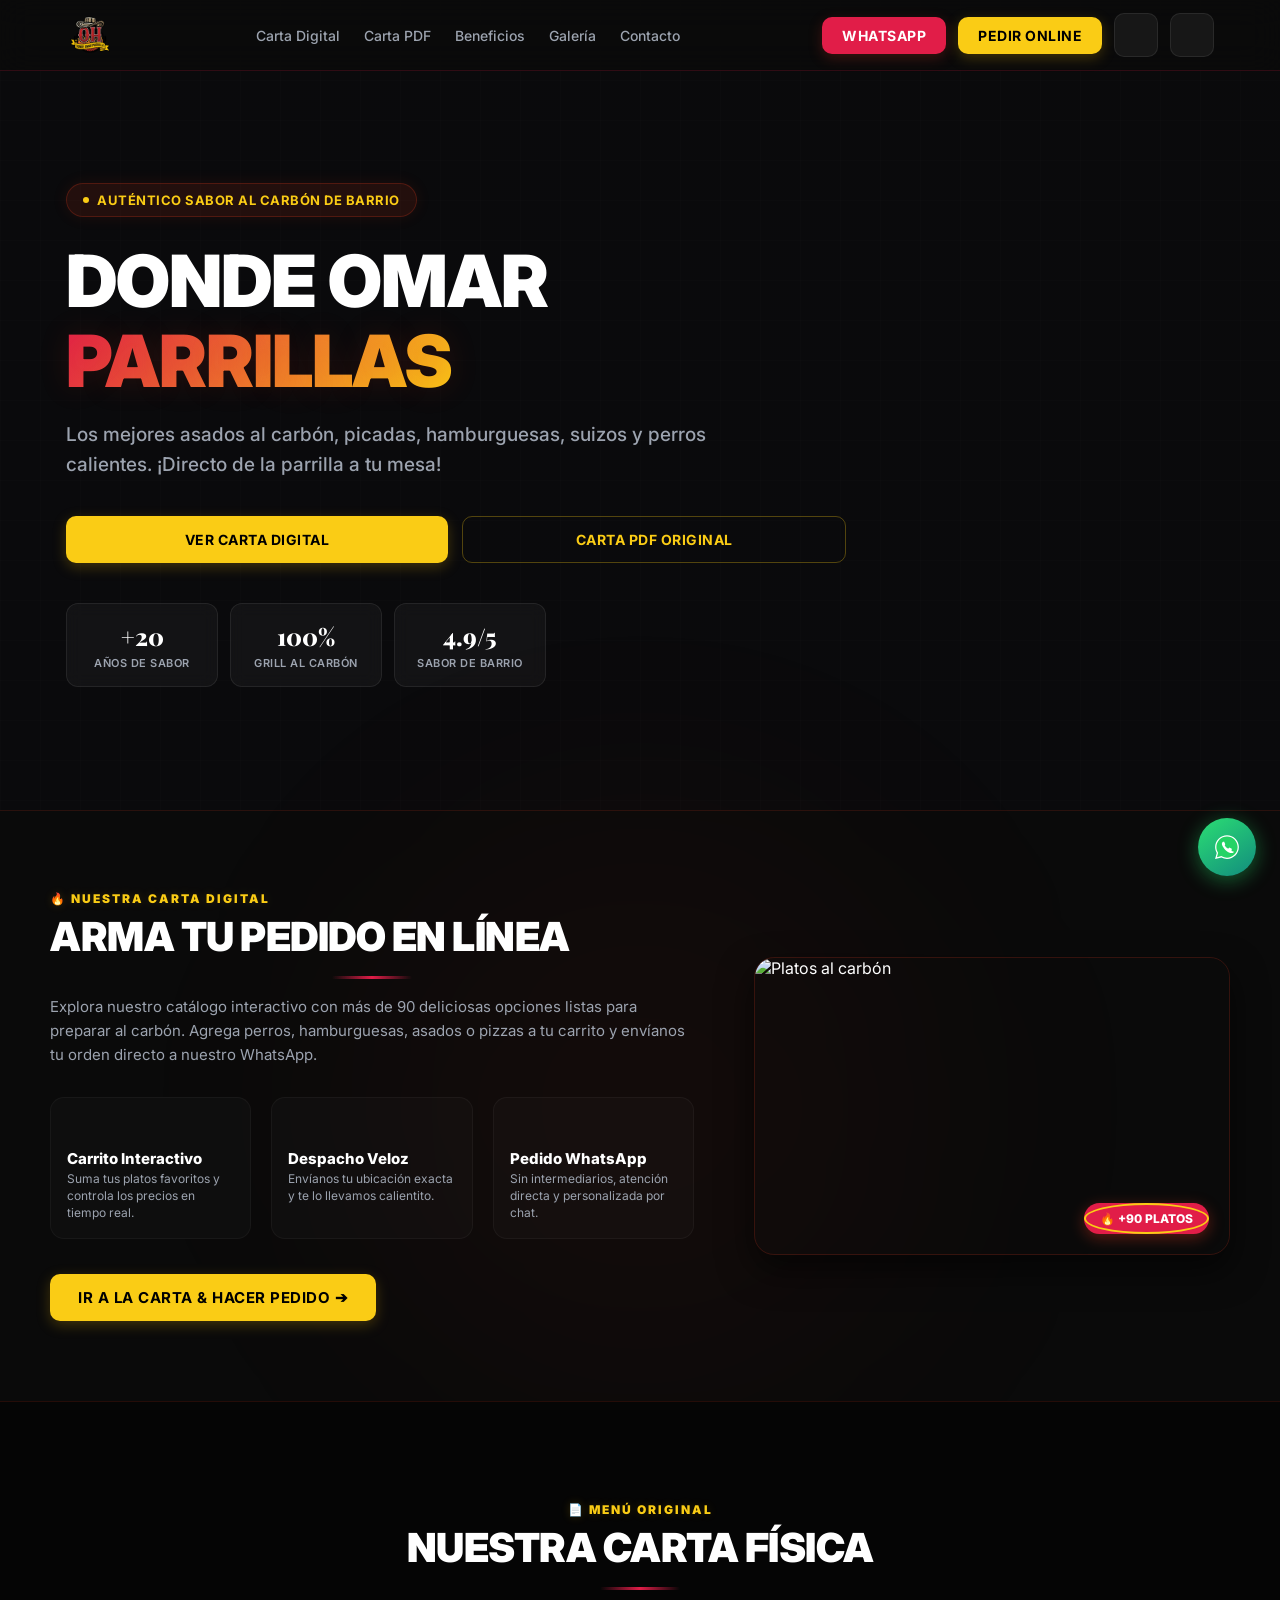
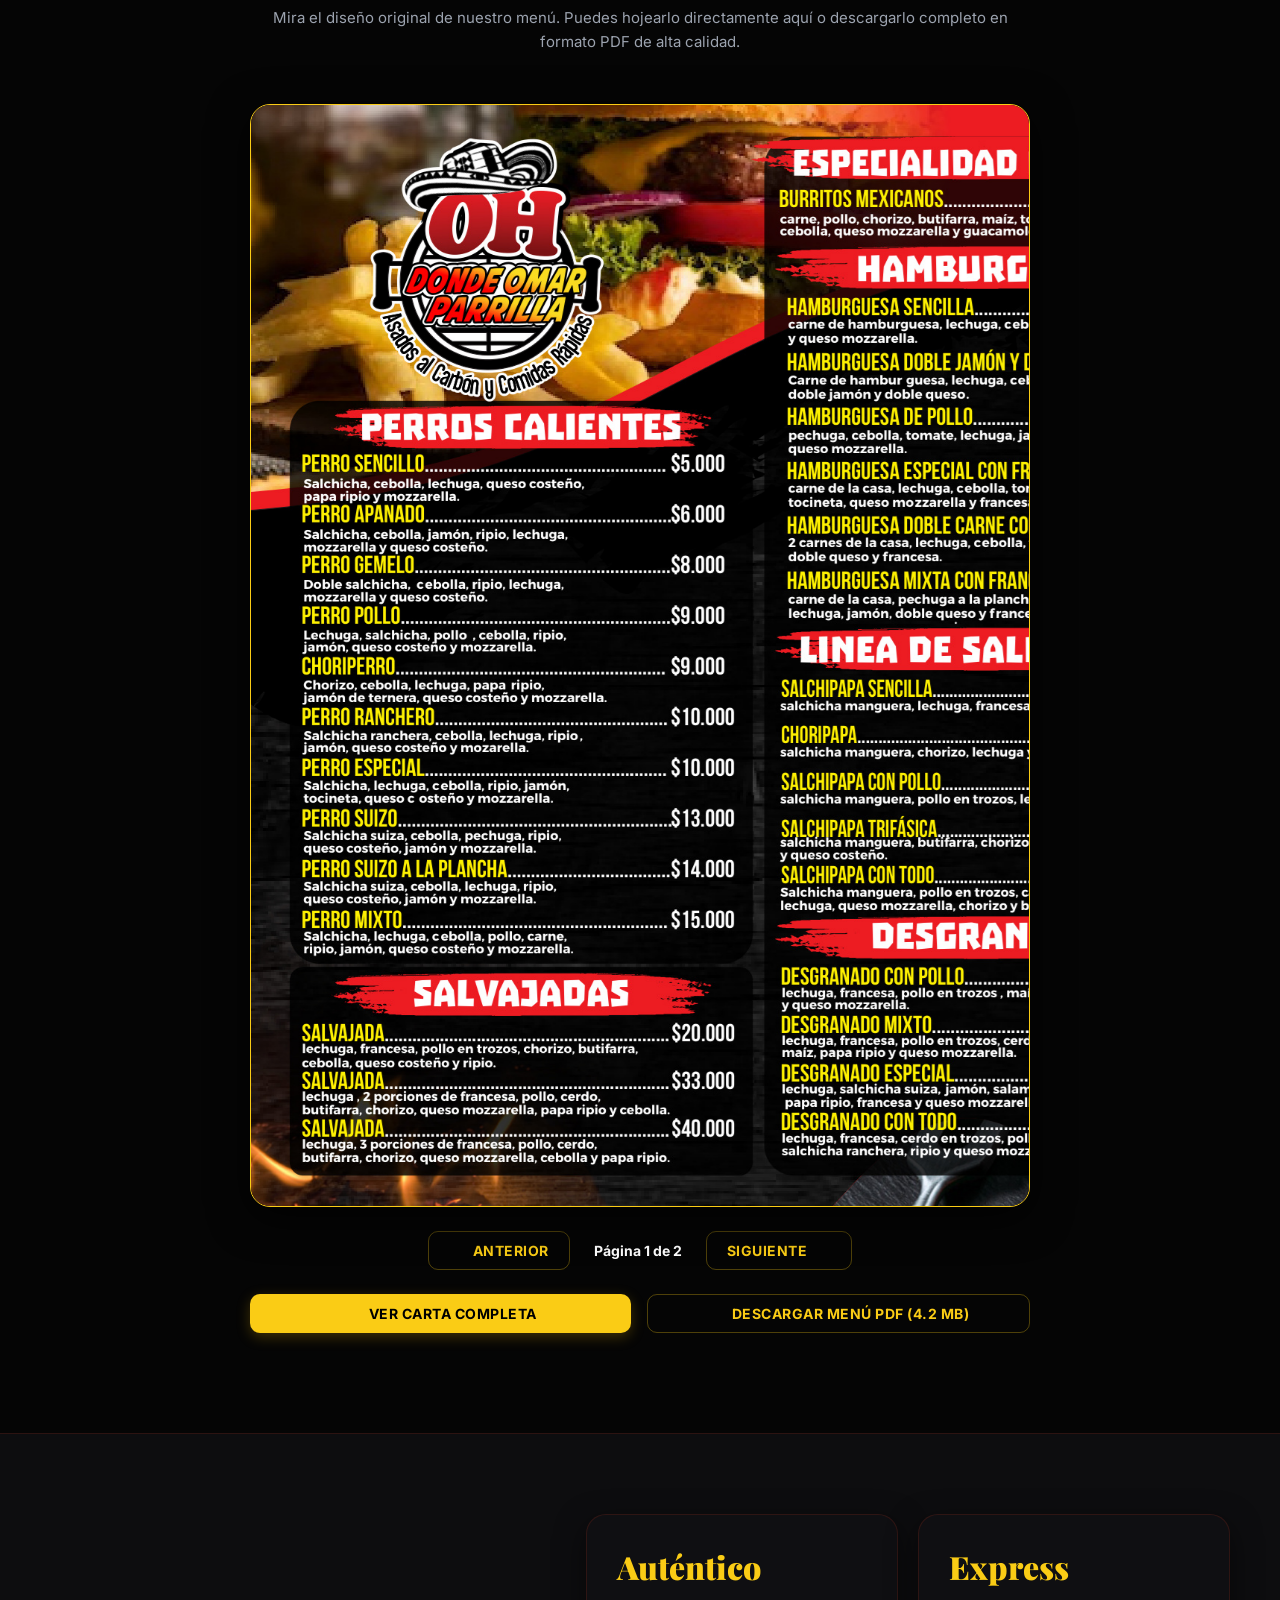
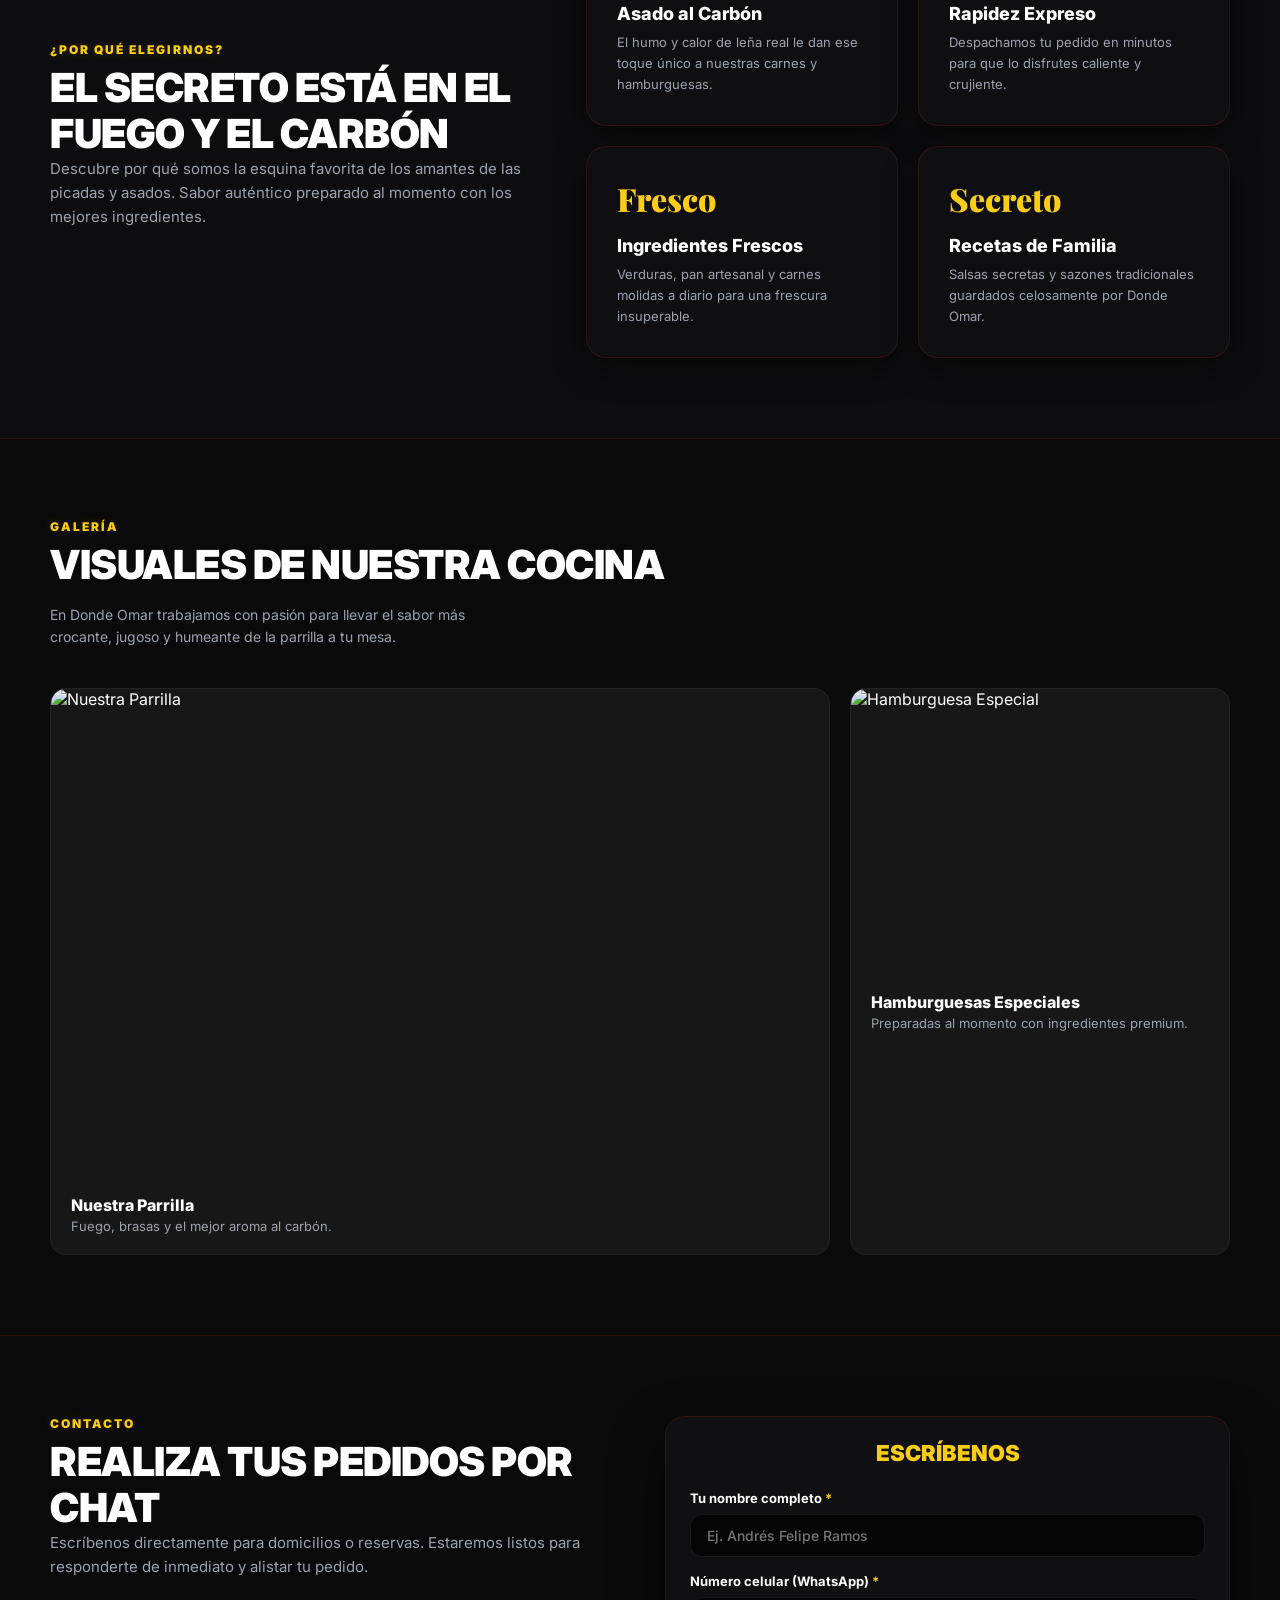
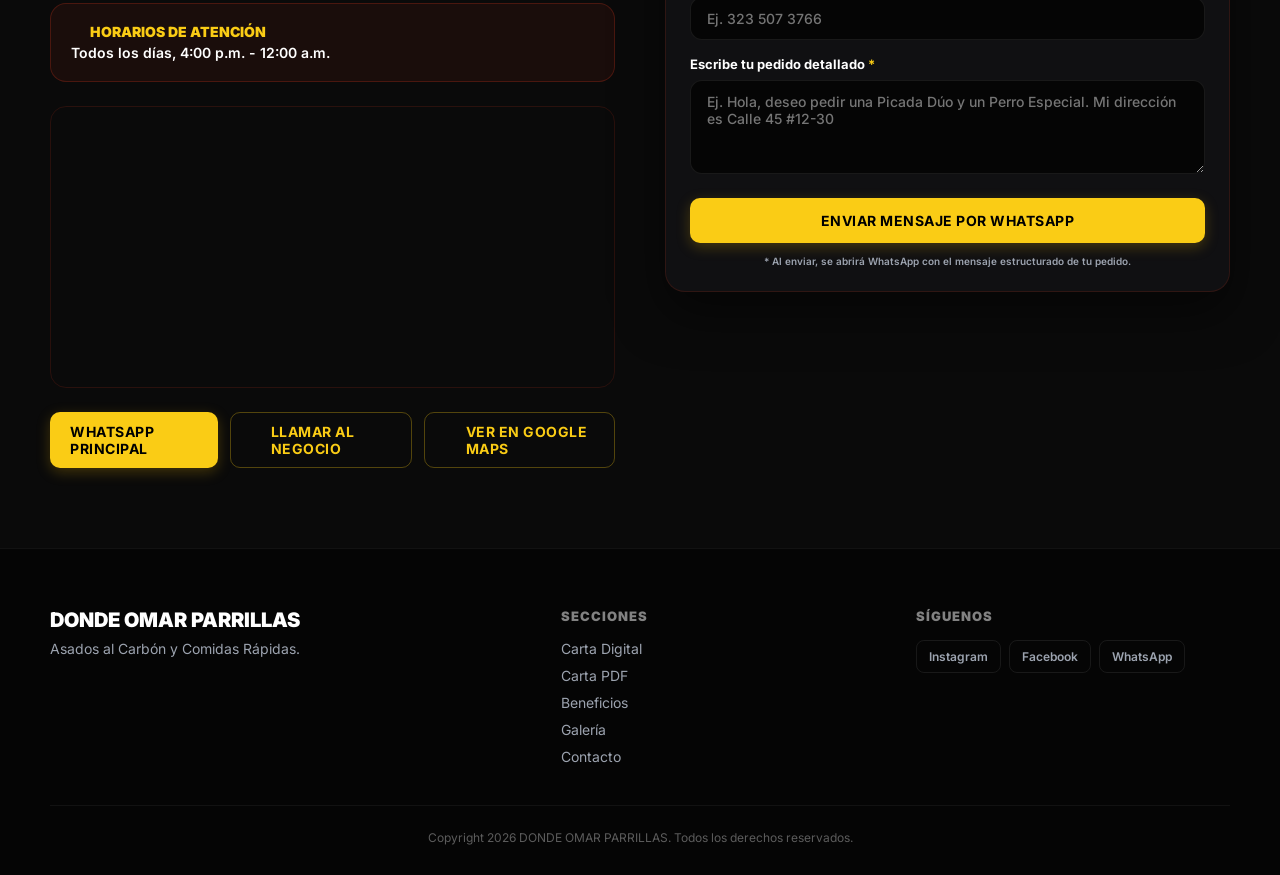
==== commit 80d3c634: "Nueva actualizacion, landing donde omar" ====
--- a/index.html
+++ b/index.html
@@ -1,22 +1,31 @@
 <!DOCTYPE html>
 <html lang="es">
 <head>
+    <script>
+        if (localStorage.getItem('theme') === 'light') {
+            document.documentElement.classList.add('light-theme');
+            document.documentElement.classList.remove('dark');
+        } else {
+            document.documentElement.classList.remove('light-theme');
+            document.documentElement.classList.add('dark');
+        }
+    </script>
     <meta charset="UTF-8">
     <meta name="viewport" content="width=device-width, initial-scale=1.0">
-    <title>DONDE OMAR PARRILLA | Asados al Carbón y Comidas Rápidas</title>
+    <title>DONDE OMAR PARRILLAS | Asados al Carbón y Comidas Rápidas</title>
     <meta name="description" content="Disfruta de la mejor carta de asados, picadas, perros calientes y pizzas. Pide a domicilio por WhatsApp. ¡Sabor auténtico preparado al momento!">
     <meta name="keywords" content="comida rapida, asados al carbon, omar parrilla, perros calientes, picadas, degranados, asados, pizzas, domicilio">
-    <link rel="icon" type="image/svg+xml" href="favicon.svg">
+    <link rel="icon" type="image/svg+xml" href="assets/favicon.svg">
     
     <!-- Open Graph / Facebook -->
     <meta property="og:type" content="website">
-    <meta property="og:title" content="DONDE OMAR PARRILLA | Asados al Carbón y Comidas Rápidas">
+    <meta property="og:title" content="DONDE OMAR PARRILLAS | Asados al Carbón y Comidas Rápidas">
     <meta property="og:description" content="Disfruta de la mejor carta de asados, picadas, perros calientes y pizzas. Pide a domicilio por WhatsApp.">
     <meta property="og:image" content="https://images.unsplash.com/photo-1555939594-58d7cb561ad1?auto=format&fit=crop&w=1200&q=84">
 
     <!-- Twitter -->
     <meta name="twitter:card" content="summary_large_image">
-    <meta name="twitter:title" content="DONDE OMAR PARRILLA | Asados al Carbón y Comidas Rápidas">
+    <meta name="twitter:title" content="DONDE OMAR PARRILLAS | Asados al Carbón y Comidas Rápidas">
     <meta name="twitter:description" content="Disfruta de la mejor carta de asados, picadas, perros calientes y pizzas. Pide a domicilio por WhatsApp.">
     <meta name="twitter:image" content="https://images.unsplash.com/photo-1555939594-58d7cb561ad1?auto=format&fit=crop&w=1200&q=84">
 
@@ -29,7 +38,8 @@
     <script src="https://unpkg.com/lucide@latest"></script>
     
     <!-- Custom CSS -->
-    <link rel="stylesheet" href="index.css">
+    <link rel="stylesheet" href="css/index.css">
+    <link rel="stylesheet" href="css/transitions.css">
 </head>
 <body class="antialiased">
 
@@ -37,7 +47,7 @@
     <header class="navbar-header">
         <nav class="navbar section-shell">
             <a href="#inicio" class="navbar-logo" id="nav-logo-link">
-                <img src="logo.png" alt="DONDE OMAR PARRILLA" class="logo-img">
+                <img src="assets/logo.png" alt="DONDE OMAR PARRILLAS" class="logo-img">
             </a>
 
             <!-- Desktop Menu Links -->
@@ -51,12 +61,16 @@
 
             <!-- Header Action Buttons -->
             <div class="navbar-actions">
-                <a href="https://wa.me/573105556677" class="btn btn-secondary nav-wa-btn" target="_blank" rel="noreferrer">
+                <a href="https://wa.me/573235073766" class="btn btn-secondary nav-wa-btn" target="_blank" rel="noreferrer">
                     WhatsApp
                 </a>
                 <a href="carta.html" class="btn btn-primary">
                     Pedir Online
                 </a>
+                <!-- Theme Toggle Button -->
+                <button type="button" class="theme-toggle-btn" id="theme-toggle-btn" aria-label="Cambiar tema">
+                    <i data-lucide="moon" id="theme-toggle-icon"></i>
+                </button>
                 <!-- Mobile Cart Toggle Button (Redirige a la carta si no está en ella) -->
                 <a href="carta.html" class="mobile-cart-toggle" id="open-cart-btn" aria-label="Ver Carrito">
                     <i data-lucide="shopping-cart"></i>
@@ -100,7 +114,7 @@
                         Auténtico Sabor al Carbón de Barrio
                     </p>
                     <h1 class="hero-title">
-                        DONDE OMAR <span class="highlight">PARRILLA</span>
+                        DONDE OMAR <span class="highlight">PARRILLAS</span>
                     </h1>
                     <p class="hero-subtitle">
                         Los mejores asados al carbón, picadas, hamburguesas, suizos y perros calientes. ¡Directo de la parrilla a tu mesa!
@@ -196,7 +210,7 @@
                 <div class="menu-viewer-container scroll-reveal">
                     <div class="menu-viewer-frame">
                         <div class="menu-drag-scroll" id="menu-drag-scroll">
-                            <img src="menu-page-1.jpg" alt="Carta página 1" class="menu-viewer-image" id="physical-menu-img">
+                            <img src="assets/menu-page-1.jpg" alt="Carta página 1" class="menu-viewer-image" id="physical-menu-img">
                         </div>
                     </div>
                     
@@ -210,7 +224,7 @@
                         <button type="button" class="btn btn-primary" id="open-fullscreen-btn">
                             <i data-lucide="maximize-2" class="icon-inline"></i> Ver Carta Completa
                         </button>
-                        <a href="menu.pdf" class="btn btn-outline" download="MENU_OH_DONDE_OMAR_PARRILLA.pdf">
+                        <a href="assets/menu.pdf" class="btn btn-outline" download="MENU_DONDE_OMAR_PARRILLAS.pdf">
                             <i data-lucide="download" class="icon-inline"></i> Descargar Menú PDF (4.2 MB)
                         </a>
                     </div>
@@ -308,7 +322,7 @@
                     <!-- Map Frame -->
                     <div class="map-container">
                         <iframe
-                          src="https://maps.google.com/maps?q=Av.%20Principal%20%2345-12,%20Bogota&t=&z=15&ie=UTF8&iwloc=&output=embed"
+                          src="https://maps.google.com/maps?q=8.729329,-75.873072&t=&z=16&ie=UTF8&iwloc=&output=embed"
                           width="100%"
                           height="280"
                           style="border: 0;"
@@ -321,11 +335,14 @@
                     </div>
 
                     <div class="contact-direct-actions">
-                        <a href="https://wa.me/573105556677" class="btn btn-primary nav-wa-btn" target="_blank" rel="noreferrer">
+                        <a href="https://wa.me/573235073766" class="btn btn-primary nav-wa-btn" target="_blank" rel="noreferrer">
                             WhatsApp Principal
                         </a>
-                        <a href="tel:+573105556677" class="btn btn-outline" id="call-direct-btn">
+                        <a href="tel:+573235073766" class="btn btn-outline" id="call-direct-btn">
                             <i data-lucide="phone" class="icon-inline"></i> Llamar al Negocio
+                        </a>
+                        <a href="https://maps.app.goo.gl/okCTuvPJJjMqv1VQ8" class="btn btn-outline" target="_blank" rel="noreferrer">
+                            <i data-lucide="map-pin" class="icon-inline"></i> Ver en Google Maps
                         </a>
                     </div>
                 </div>
@@ -342,7 +359,7 @@
                             
                             <label class="form-label" for="contact-phone">
                                 <span>Número celular (WhatsApp) <span class="required-star">*</span></span>
-                                <input type="tel" id="contact-phone" name="phone" placeholder="Ej. 310 555 6677" required>
+                                <input type="tel" id="contact-phone" name="phone" placeholder="Ej. 323 507 3766" required>
                             </label>
                             
                             <label class="form-label" for="contact-message">
@@ -368,7 +385,7 @@
     <footer class="main-footer">
         <div class="section-shell footer-grid">
             <div class="footer-brand">
-                <h2 class="footer-title">OH DONDE OMAR PARRILLA</h2>
+                <h2 class="footer-title">DONDE OMAR PARRILLAS</h2>
                 <p class="footer-slogan">Asados al Carbón y Comidas Rápidas.</p>
             </div>
             
@@ -392,12 +409,12 @@
         </div>
         
         <div class="section-shell footer-copyright">
-            <p>Copyright <span id="footer-year">2026</span> OH DONDE OMAR PARRILLA. Todos los derechos reservados.</p>
+            <p>Copyright <span id="footer-year">2026</span> DONDE OMAR PARRILLAS. Todos los derechos reservados.</p>
         </div>
     </footer>
 
     <!-- FLOATING WHATSAPP BUTTON -->
-    <a href="https://wa.me/573105556677" class="floating-wa-btn nav-wa-btn" aria-label="WhatsApp" target="_blank" rel="noreferrer">
+    <a href="https://wa.me/573235073766" class="floating-wa-btn nav-wa-btn" aria-label="WhatsApp" target="_blank" rel="noreferrer">
         <!-- WhatsApp Official SVG Icon -->
         <svg xmlns="http://www.w3.org/2000/svg" viewBox="0 0 48 48" width="30" height="30">
             <path fill="#fff" d="M4.9 43.3l2.7-9.9C5.9 30.6 5 27.4 5 24 5 13.5 13.5 5 24 5s19 8.5 19 19-8.5 19-19 19c-3.2 0-6.2-.8-8.8-2.3L4.9 43.3z"/>
@@ -416,7 +433,14 @@
     <!-- FULLSCREEN PHYSICAL MENU MODAL -->
     <div class="fullscreen-menu-modal" id="fullscreen-menu-modal" aria-hidden="true" role="dialog">
         <header class="fullscreen-modal-header">
-            <button type="button" class="btn btn-primary close-modal-btn" id="close-fullscreen-btn"><i data-lucide="x" class="icon-inline"></i> Cerrar Carta</button>
+            <button type="button" class="btn btn-primary close-modal-btn" id="close-fullscreen-btn"><i data-lucide="x" class="icon-inline"></i> <span>Cerrar Carta</span></button>
+            
+            <div class="zoom-controls-wrapper">
+                <button type="button" class="btn btn-outline zoom-btn" id="modal-zoom-out-btn" aria-label="Alejar"><i data-lucide="zoom-out" class="icon-inline"></i></button>
+                <span class="zoom-level-indicator" id="modal-zoom-indicator">100%</span>
+                <button type="button" class="btn btn-outline zoom-btn" id="modal-zoom-in-btn" aria-label="Acercar"><i data-lucide="zoom-in" class="icon-inline"></i></button>
+            </div>
+
             <button type="button" class="btn btn-outline rotate-modal-btn" id="rotate-fullscreen-btn"><i data-lucide="rotate-cw" class="icon-inline"></i> <span>Girar Carta</span></button>
         </header>
  
@@ -425,7 +449,7 @@
             <button type="button" class="modal-nav-arrow left" id="modal-prev-btn" aria-label="Página anterior"><i data-lucide="chevron-left"></i></button>
             
             <div class="fullscreen-modal-image-container">
-                <img src="menu-page-1.jpg" alt="Carta página completa" class="fullscreen-modal-image" id="fullscreen-modal-img">
+                <img src="assets/menu-page-1.jpg" alt="Carta página completa" class="fullscreen-modal-image" id="fullscreen-modal-img">
             </div>
  
             <button type="button" class="modal-nav-arrow right" id="modal-next-btn" aria-label="Siguiente página"><i data-lucide="chevron-right"></i></button>
@@ -439,8 +463,9 @@
     </div>
 
     <!-- Script tags shared + local -->
-    <script src="menu-data.js"></script>
-    <script src="cart.js"></script>
-    <script src="index.js"></script>
+    <script src="js/page-effects.js"></script>
+    <script src="js/menu-data.js"></script>
+    <script src="js/cart.js"></script>
+    <script src="js/index.js"></script>
 </body>
 </html>
--- a/css/index.css
+++ b/css/index.css
@@ -0,0 +1,3617 @@
+/* CSS VARIABLES & COLOR PALETTE */
+:root {
+    --bg-dark: #0a0a0a;
+    --bg-card: #171717;
+    --bg-input: #050505;
+    
+    --color-primary: #e11d48;   /* brand-red */
+    --color-secondary: #facc15; /* brand-gold */
+    --color-accent: #fbbf24;    /* Warm Amber */
+    
+    --text-main: #ffffff;
+    --text-muted: #9ca3af;
+    --text-dark: #000000;
+    
+    --border-color: rgba(255, 255, 255, 0.08);
+    --bg-hover: #1f1f1f;
+    --navbar-bg: rgba(10, 10, 10, 0.9);
+    --mobile-menu-bg: rgba(10, 10, 10, 0.98);
+    --fullscreen-modal-img-bg: #0a0a0a;
+    
+    --border-glow: rgba(225, 29, 72, 0.18);
+    --border-gold-glow: rgba(250, 204, 21, 0.3);
+    
+    --font-heading: "Playfair Display", Georgia, serif;
+    --font-body: "Inter", ui-sans-serif, system-ui, sans-serif;
+    
+    --transition-smooth: all 0.3s cubic-bezier(0.4, 0, 0.2, 1);
+    --transition-fast: all 0.15s ease-out;
+}
+
+body.light-theme, html.light-theme {
+    --bg-dark: #ffffff;
+    --bg-card: #f9f9fb;
+    --bg-input: #ffffff;
+    
+    --text-main: #18181b;
+    --text-muted: #52525b;
+    --text-dark: #000000;
+    
+    --border-color: rgba(0, 0, 0, 0.08);
+    --bg-hover: #f3f4f6;
+    --navbar-bg: rgba(255, 255, 255, 0.9);
+    --mobile-menu-bg: rgba(255, 255, 255, 0.98);
+    --fullscreen-modal-img-bg: #ffffff;
+    
+    --border-glow: rgba(225, 29, 72, 0.1);
+    --border-gold-glow: rgba(250, 204, 21, 0.15);
+}
+
+/* GENERAL STYLES & RESET */
+* {
+    box-sizing: border-box;
+    margin: 0;
+    padding: 0;
+}
+
+html {
+    scroll-behavior: smooth;
+    background-color: var(--bg-dark);
+}
+
+body {
+    background-color: var(--bg-dark);
+    color: var(--text-main);
+    font-family: var(--font-body);
+    min-height: 100vh;
+    overflow-x: hidden;
+    text-rendering: optimizeLegibility;
+    -webkit-font-smoothing: antialiased;
+}
+
+main {
+    position: relative;
+    z-index: 10;
+}
+
+a {
+    color: inherit;
+    text-decoration: none;
+    transition: var(--transition-fast);
+}
+
+button, input, textarea, select {
+    font-family: inherit;
+    color: inherit;
+    background: none;
+    border: none;
+    outline: none;
+}
+
+/* SHELL LAYOUT */
+.section-shell {
+    width: min(100% - 32px, 1180px);
+    margin-inline: auto;
+}
+
+/* TYPOGRAPHY */
+h1, h2, h3, h4, h5, h6, .font-display {
+    font-family: var(--font-heading);
+    color: var(--text-main);
+    line-height: 1.15;
+}
+
+/* COMMON BUTTONS */
+.btn {
+    display: inline-flex;
+    align-items: center;
+    justify-content: center;
+    gap: 8px;
+    padding: 10px 20px;
+    font-size: 14px;
+    font-weight: 700;
+    text-transform: uppercase;
+    letter-spacing: 0.5px;
+    border-radius: 10px;
+    cursor: pointer;
+    transition: var(--transition-smooth);
+}
+
+.btn-primary {
+    background-color: var(--color-secondary);
+    color: var(--text-dark);
+    box-shadow: 0 4px 14px rgba(234, 179, 8, 0.25);
+}
+
+.btn-primary:hover {
+    background-color: var(--color-accent);
+    transform: translateY(-2px);
+    box-shadow: 0 6px 20px rgba(245, 158, 11, 0.4);
+}
+
+.btn-secondary {
+    background-color: var(--color-primary);
+    color: #ffffff;
+    box-shadow: 0 4px 14px rgba(217, 56, 30, 0.25);
+}
+
+.btn-secondary:hover {
+    background-color: #f74528;
+    transform: translateY(-2px);
+    box-shadow: 0 6px 20px rgba(217, 56, 30, 0.4);
+}
+
+.btn-outline {
+    background-color: transparent;
+    border: 1px solid var(--border-gold-glow);
+    color: var(--color-secondary);
+}
+
+.btn-outline:hover {
+    background-color: rgba(234, 179, 8, 0.08);
+    border-color: var(--color-secondary);
+    transform: translateY(-1px);
+}
+
+.w-full {
+    width: 100% !important;
+}
+
+/* HEADER & NAVBAR */
+.navbar-header {
+    position: fixed;
+    top: 0;
+    left: 0;
+    right: 0;
+    z-index: 100;
+    background-color: var(--navbar-bg);
+    backdrop-filter: blur(16px);
+    -webkit-backdrop-filter: blur(16px);
+    border-bottom: 1px solid var(--border-glow);
+    transition: var(--transition-smooth);
+}
+
+.navbar {
+    display: flex;
+    align-items: center;
+    justify-content: space-between;
+    height: 70px;
+    padding-inline: 16px;
+}
+
+.navbar-logo {
+    display: flex;
+    align-items: center;
+    gap: 10px;
+    font-weight: 700;
+}
+
+.logo-badge {
+    display: grid;
+    place-items: center;
+    width: 38px;
+    height: 38px;
+    background-color: var(--color-primary);
+    color: var(--text-main);
+    font-size: 14px;
+    font-weight: 900;
+    border-radius: 8px;
+    box-shadow: 0 2px 10px rgba(217, 56, 30, 0.4);
+}
+
+.logo-text {
+    font-family: var(--font-heading);
+    font-size: 18px;
+    font-weight: 900;
+    letter-spacing: 0.5px;
+    background: linear-gradient(135deg, #ffffff, #eaeaea);
+    -webkit-background-clip: text;
+    -webkit-text-fill-color: transparent;
+}
+
+.navbar-links {
+    display: none;
+    align-items: center;
+    gap: 24px;
+}
+
+.nav-link {
+    font-size: 14px;
+    font-weight: 500;
+    color: var(--text-muted);
+    position: relative;
+    padding-block: 5px;
+}
+
+.nav-link:hover {
+    color: var(--color-secondary);
+}
+
+.nav-link::after {
+    content: "";
+    position: absolute;
+    bottom: 0;
+    left: 0;
+    width: 100%;
+    height: 2px;
+    background-color: var(--color-secondary);
+    transform: scaleX(0);
+    transform-origin: right;
+    transition: transform 0.25s ease-out;
+}
+
+.nav-link:hover::after {
+    transform: scaleX(1);
+    transform-origin: left;
+}
+
+.navbar-actions {
+    display: flex;
+    align-items: center;
+    gap: 12px;
+}
+
+.navbar-actions .btn {
+    display: none;
+}
+
+/* MOBILE TOGGLES */
+.mobile-cart-toggle {
+    display: flex;
+    align-items: center;
+    justify-content: center;
+    position: relative;
+    width: 44px;
+    height: 44px;
+    border-radius: 10px;
+    border: 1px solid var(--border-color);
+    background-color: var(--bg-card);
+    cursor: pointer;
+    transition: var(--transition-smooth);
+    color: var(--text-main);
+}
+
+.mobile-cart-toggle:hover {
+    border-color: var(--color-secondary);
+    background-color: rgba(234, 179, 8, 0.08);
+    color: var(--color-secondary);
+}
+
+.cart-badge-count {
+    position: absolute;
+    top: -5px;
+    right: -5px;
+    background-color: var(--color-primary);
+    color: var(--text-main);
+    font-size: 10px;
+    font-weight: 900;
+    width: 18px;
+    height: 18px;
+    border-radius: 50%;
+    display: grid;
+    place-items: center;
+    border: 2px solid var(--bg-dark);
+    box-shadow: 0 2px 5px rgba(0, 0, 0, 0.5);
+}
+
+.mobile-menu-toggle {
+    display: flex;
+    flex-direction: column;
+    justify-content: space-between;
+    width: 30px;
+    height: 20px;
+    cursor: pointer;
+    z-index: 101;
+}
+
+.hamburger-line {
+    display: block;
+    height: 3px;
+    width: 100%;
+    background-color: var(--text-main);
+    border-radius: 3px;
+    transition: var(--transition-smooth);
+}
+
+/* Mobile dropdown menu active/open styles */
+.navbar-header.mobile-open .mobile-dropdown-menu {
+    max-height: 400px;
+    opacity: 1;
+    visibility: visible;
+}
+
+.navbar-header.mobile-open .hamburger-line:nth-child(1) {
+    transform: translateY(8px) rotate(45deg);
+}
+
+.navbar-header.mobile-open .hamburger-line:nth-child(2) {
+    opacity: 0;
+}
+
+.navbar-header.mobile-open .hamburger-line:nth-child(3) {
+    transform: translateY(-9px) rotate(-45deg);
+}
+
+.mobile-dropdown-menu {
+    position: absolute;
+    top: 70px;
+    left: 0;
+    right: 0;
+    background-color: var(--mobile-menu-bg);
+    backdrop-filter: blur(20px);
+    -webkit-backdrop-filter: blur(20px);
+    border-bottom: 1px solid var(--border-glow);
+    max-height: 0;
+    opacity: 0;
+    visibility: hidden;
+    overflow: hidden;
+    transition: all 0.4s cubic-bezier(0.4, 0, 0.2, 1);
+}
+
+.mobile-nav-links {
+    display: flex;
+    flex-direction: column;
+    padding: 24px;
+    gap: 16px;
+}
+
+.mobile-nav-link {
+    font-size: 16px;
+    font-weight: 600;
+    padding-block: 8px;
+    border-bottom: 1px solid rgba(255, 255, 255, 0.05);
+}
+
+.mobile-nav-link:hover {
+    color: var(--color-secondary);
+}
+
+/* HERO SECTION */
+.hero-section {
+    position: relative;
+    min-height: 85vh;
+    display: flex;
+    align-items: center;
+    overflow: hidden;
+    padding-top: 100px;
+    padding-bottom: 60px;
+}
+
+.hero-bg {
+    position: absolute;
+    inset: 0;
+    z-index: 1;
+}
+
+.hero-bg img {
+    width: 100%;
+    height: 100%;
+    object-fit: cover;
+}
+
+.hero-overlay {
+    position: absolute;
+    inset: 0;
+    background: linear-gradient(
+        90deg, 
+        rgba(10, 10, 12, 0.97) 0%, 
+        rgba(10, 10, 12, 0.85) 45%, 
+        rgba(10, 10, 12, 0.45) 100%
+    ), linear-gradient(
+        180deg, 
+        rgba(10, 10, 12, 0.1) 0%, 
+        rgba(10, 10, 12, 0.98) 95%
+    );
+}
+
+.hero-grid-pattern {
+    position: absolute;
+    inset: 0;
+    background-image:
+        linear-gradient(rgba(255, 255, 255, 0.015) 1px, transparent 1px),
+        linear-gradient(90deg, rgba(255, 255, 255, 0.015) 1px, transparent 1px);
+    background-size: 40px 40px;
+    opacity: 0.6;
+}
+
+.hero-container {
+    position: relative;
+    z-index: 5;
+    padding-inline: 16px;
+}
+
+.hero-content {
+    max-width: 780px;
+}
+
+.hero-badge {
+    display: inline-flex;
+    align-items: center;
+    gap: 8px;
+    padding: 8px 16px;
+    background-color: rgba(217, 56, 30, 0.12);
+    border: 1px solid rgba(217, 56, 30, 0.25);
+    color: var(--color-secondary);
+    font-size: 13px;
+    font-weight: 700;
+    border-radius: 30px;
+    margin-bottom: 24px;
+    text-transform: uppercase;
+    letter-spacing: 0.5px;
+    box-shadow: 0 0 15px rgba(217, 56, 30, 0.1);
+}
+
+.badge-dot {
+    width: 6px;
+    height: 6px;
+    background-color: var(--color-secondary);
+    border-radius: 50%;
+    animation: pulse 1.5s infinite alternate;
+}
+
+.hero-title {
+    font-size: 40px;
+    font-weight: 950;
+    letter-spacing: -1px;
+    line-height: 1.1;
+    margin-bottom: 20px;
+}
+
+.hero-title .highlight {
+    color: var(--color-primary);
+    background: linear-gradient(135deg, var(--color-primary), var(--color-secondary));
+    -webkit-background-clip: text;
+    -webkit-text-fill-color: transparent;
+    text-shadow: 0 0 30px rgba(217, 56, 30, 0.15);
+}
+
+.hero-subtitle {
+    font-size: 17px;
+    line-height: 1.6;
+    color: var(--text-muted);
+    margin-bottom: 35px;
+    font-weight: 500;
+    max-width: 650px;
+}
+
+.hero-buttons {
+    display: flex;
+    flex-direction: column;
+    gap: 14px;
+    margin-bottom: 40px;
+}
+
+.hero-buttons .btn {
+    padding-block: 14px;
+}
+
+.hero-stats {
+    display: grid;
+    grid-template-columns: repeat(3, 1fr);
+    gap: 12px;
+}
+
+.stat-card {
+    background-color: rgba(255, 255, 255, 0.04);
+    border: 1px solid rgba(255, 255, 255, 0.08);
+    backdrop-filter: blur(8px);
+    -webkit-backdrop-filter: blur(8px);
+    padding: 16px;
+    border-radius: 12px;
+    text-align: center;
+    transition: var(--transition-smooth);
+}
+
+.stat-card:hover {
+    border-color: rgba(234, 179, 8, 0.2);
+    transform: translateY(-2px);
+    background-color: rgba(255, 255, 255, 0.06);
+}
+
+.stat-value {
+    font-family: var(--font-heading);
+    font-size: 24px;
+    font-weight: 850;
+    color: var(--text-main);
+}
+
+.stat-label {
+    font-size: 11px;
+    color: var(--text-muted);
+    text-transform: uppercase;
+    font-weight: 600;
+    letter-spacing: 0.5px;
+    margin-top: 4px;
+}
+
+/* DECORATIVE SECTIONS COMMONS */
+.section-header {
+    text-align: center;
+    max-width: 750px;
+    margin-inline: auto;
+    margin-bottom: 50px;
+}
+
+.section-tag {
+    font-size: 12px;
+    font-weight: 900;
+    color: var(--color-secondary);
+    text-transform: uppercase;
+    letter-spacing: 2px;
+    margin-bottom: 8px;
+    text-shadow: 0 0 10px rgba(234, 179, 8, 0.2);
+}
+
+.section-title {
+    font-size: 32px;
+    font-weight: 950;
+    text-transform: uppercase;
+    letter-spacing: -0.5px;
+}
+
+.section-divider {
+    height: 3px;
+    width: 80px;
+    background: linear-gradient(90deg, transparent, var(--color-primary), transparent);
+    margin: 16px auto;
+    border-radius: 99px;
+}
+
+.section-subtitle {
+    font-size: 15px;
+    color: var(--text-muted);
+    line-height: 1.6;
+}
+
+/* HOMEPAGE MENU CTA SECTION */
+.menu-cta-section {
+    position: relative;
+    padding-block: 80px;
+    border-top: 1px solid rgba(217, 56, 30, 0.15);
+    background-color: var(--bg-dark);
+}
+
+.decorative-glow {
+    position: absolute;
+    top: 50%;
+    left: 50%;
+    transform: translate(-50%, -50%);
+    width: min(90vw, 600px);
+    height: min(90vw, 600px);
+    background-color: rgba(217, 56, 30, 0.04);
+    border-radius: 50%;
+    filter: blur(120px);
+    pointer-events: none;
+    z-index: 1;
+}
+
+.menu-cta-container {
+    display: grid;
+    grid-template-columns: 1fr;
+    gap: 40px;
+    align-items: center;
+    position: relative;
+    z-index: 5;
+}
+
+.menu-cta-content {
+    text-align: left;
+}
+
+.cta-features-grid {
+    display: grid;
+    grid-template-columns: 1fr;
+    gap: 20px;
+    margin-block: 30px;
+}
+
+.cta-feature-item {
+    background-color: rgba(255, 255, 255, 0.02);
+    border: 1px solid rgba(255, 255, 255, 0.04);
+    border-radius: 14px;
+    padding: 16px;
+}
+
+.feature-icon {
+    font-size: 24px;
+    display: block;
+    margin-bottom: 8px;
+}
+
+.cta-feature-item h4 {
+    font-family: var(--font-body);
+    font-size: 15px;
+    font-weight: 800;
+    margin-bottom: 4px;
+}
+
+.cta-feature-item p {
+    font-size: 12px;
+    color: var(--text-muted);
+    line-height: 1.4;
+}
+
+.cta-action-wrapper {
+    margin-top: 35px;
+}
+
+.btn-cta-large {
+    padding: 14px 28px;
+    font-size: 15px;
+}
+
+.menu-cta-visual {
+    width: 100%;
+}
+
+.visual-card {
+    position: relative;
+    border-radius: 20px;
+    overflow: hidden;
+    border: 1px solid rgba(217, 56, 30, 0.2);
+    box-shadow: 0 15px 35px rgba(0, 0, 0, 0.6);
+    aspect-ratio: 16 / 10;
+}
+
+.visual-img {
+    width: 100%;
+    height: 100%;
+    object-fit: cover;
+}
+
+.visual-badge-floating {
+    position: absolute;
+    bottom: 20px;
+    right: 20px;
+    background-color: var(--color-primary);
+    color: var(--text-main);
+    padding: 8px 16px;
+    border-radius: 30px;
+    font-size: 12px;
+    font-weight: 800;
+    text-transform: uppercase;
+    box-shadow: 0 4px 15px rgba(217, 56, 30, 0.4);
+    display: flex;
+    align-items: center;
+    gap: 8px;
+}
+
+/* =========================================================================
+   CARTA DETAILED LAYOUT & STYLING (carta.html)
+   ========================================================================= */
+
+.body-catalog-page {
+    background-color: var(--bg-dark);
+}
+
+.catalog-layout {
+    display: grid;
+    grid-template-columns: 1fr;
+    gap: 30px;
+    padding-bottom: 80px;
+    margin-top: 20px;
+}
+
+.catalog-left-column {
+    width: 100%;
+}
+
+.catalog-right-column {
+    display: none; /* Drawer lateral en móviles */
+}
+
+/* BOTÓN VOLVER */
+.back-navigation {
+    margin-bottom: 20px;
+}
+
+.btn-back {
+    display: inline-flex;
+    align-items: center;
+    gap: 8px;
+    font-size: 12px;
+    padding: 8px 16px;
+    border-color: rgba(255, 255, 255, 0.15);
+    color: var(--text-muted);
+}
+
+.btn-back:hover {
+    border-color: var(--text-main);
+    color: var(--text-main);
+}
+
+.catalog-header-text {
+    margin-bottom: 30px;
+}
+
+.catalog-page-title {
+    font-size: 32px;
+    font-weight: 950;
+    text-transform: uppercase;
+    letter-spacing: -0.5px;
+    margin-bottom: 6px;
+}
+
+.catalog-page-desc {
+    font-size: 14px;
+    color: var(--text-muted);
+}
+
+/* CONTENT ROW: SIDEBAR Y PRODUCTOS */
+.catalog-content-row {
+    display: flex;
+    flex-direction: column;
+    gap: 24px;
+    margin-top: 24px;
+}
+
+/* SIDEBAR CATEGORIAS: Slider horizontal en móvil */
+.category-sidebar-nav {
+    position: sticky;
+    top: 70px;
+    z-index: 40;
+    background-color: var(--bg-dark);
+    padding-block: 12px;
+    border-bottom: 1px solid rgba(255, 255, 255, 0.05);
+}
+
+.category-sidebar-scroll-wrapper {
+    display: flex;
+    gap: 8px;
+    overflow-x: auto;
+    scrollbar-width: none; /* Ocultar scroll Firefox */
+}
+
+.category-sidebar-scroll-wrapper::-webkit-scrollbar {
+    display: none; /* Ocultar scroll Chrome/Safari */
+}
+
+.category-nav-link {
+    white-space: nowrap;
+    padding: 8px 16px;
+    font-size: 12px;
+    font-weight: 700;
+    text-transform: uppercase;
+    border-radius: 8px;
+    background-color: rgba(255, 255, 255, 0.03);
+    border: 1px solid rgba(255, 255, 255, 0.05);
+    color: var(--text-muted);
+    cursor: pointer;
+    transition: var(--transition-fast);
+}
+
+.category-nav-link:hover {
+    color: var(--text-main);
+    background-color: rgba(255, 255, 255, 0.06);
+}
+
+.category-nav-link.active {
+    background-color: var(--color-primary);
+    color: var(--text-main);
+    border-color: var(--color-primary);
+    box-shadow: 0 4px 12px rgba(217, 56, 30, 0.35);
+}
+
+/* LISTADO DE PRODUCTOS COMPACTOS (ESTILO COMPACTO TIPO APP) */
+.catalog-products-list {
+    flex: 1;
+}
+
+.menu-category-block {
+    margin-bottom: 40px;
+    scroll-margin-top: 150px; /* Espacio para que la navegación no tape el título */
+}
+
+.category-block-header {
+    display: flex;
+    align-items: center;
+    gap: 12px;
+    margin-bottom: 20px;
+}
+
+.category-block-pill {
+    width: 6px;
+    height: 24px;
+    background-color: var(--color-primary);
+    border-radius: 9999px;
+    display: block;
+    flex-shrink: 0;
+}
+
+.category-block-title {
+    font-family: var(--font-heading);
+    font-size: 22px;
+    font-weight: 900;
+    text-transform: uppercase;
+    color: var(--color-secondary);
+    letter-spacing: 0.5px;
+}
+
+.category-block-line {
+    flex: 1;
+    height: 1px;
+    background: linear-gradient(90deg, rgba(217, 56, 30, 0.3), transparent);
+}
+
+.category-rows-container {
+    display: grid;
+    grid-template-columns: 1fr;
+    gap: 12px;
+    margin-bottom: 12px;
+}
+
+@media (min-width: 768px) and (min-height: 601px) {
+    .category-rows-container {
+        grid-template-columns: repeat(2, 1fr);
+        gap: 16px;
+    }
+}
+
+/* LOGO IMAGE RESPONSIVE */
+.logo-img {
+    height: 48px;
+    width: auto;
+    object-fit: contain;
+    display: block;
+    transition: var(--transition-smooth);
+}
+
+@media (max-width: 480px) {
+    .logo-img {
+        height: 38px; /* Slightly smaller for small phones */
+    }
+}
+
+/* LUCIDE ICONS ALIGNMENTS & UTILITIES */
+.icon-inline {
+    width: 16px;
+    height: 16px;
+    display: inline-block;
+    vertical-align: middle;
+    margin-top: -2px;
+    stroke-width: 2.5;
+}
+
+.icon-small {
+    width: 14px;
+    height: 14px;
+    stroke-width: 2.5;
+}
+
+.feature-icon-lucide {
+    width: 28px;
+    height: 28px;
+    color: var(--color-secondary);
+    display: block;
+    margin-bottom: 8px;
+    stroke-width: 2;
+}
+
+/* EMOJIS EN CATEGORÍAS */
+.category-nav-icon {
+    font-size: 15px;
+    margin-right: 6px;
+    display: inline-block;
+    vertical-align: middle;
+}
+
+.category-nav-text {
+    vertical-align: middle;
+}
+
+@media (max-width: 767px), (orientation: landscape) and (max-height: 600px) and (pointer: coarse) {
+    .category-sidebar-nav {
+        padding-inline: 16px; /* Evita que el slider empiece pegado al borde */
+    }
+}
+
+/* FILAS DE COMIDA HORIZONTALES (MÓVIL Y ESCRITORIO) */
+.food-row {
+    display: flex;
+    flex-direction: row;
+    align-items: flex-start;
+    padding: 16px;
+    background-color: var(--bg-card);
+    border: 1px solid rgba(255, 255, 255, 0.04);
+    border-radius: 16px;
+    transition: var(--transition-smooth);
+    gap: 16px;
+    box-shadow: 0 4px 10px rgba(0, 0, 0, 0.3);
+}
+
+.food-row:hover {
+    border-color: rgba(225, 29, 72, 0.3); /* brand-red */
+    background-color: #1a1a1a;
+    transform: translateY(-2px);
+    box-shadow: 0 8px 20px rgba(225, 29, 72, 0.12);
+}
+
+.food-row.selected {
+    border-color: rgba(250, 204, 21, 0.45); /* brand-gold */
+    background-color: #1c1c1f;
+}
+
+.food-row-icon-box {
+    font-size: 28px;
+    width: 48px;
+    height: 48px;
+    background-color: var(--bg-dark);
+    border-radius: 12px;
+    display: flex;
+    align-items: center;
+    justify-content: center;
+    flex-shrink: 0;
+    box-shadow: inset 0 2px 4px rgba(0, 0, 0, 0.5);
+    transition: var(--transition-smooth);
+}
+
+.food-row:hover .food-row-icon-box {
+    background-color: rgba(225, 29, 72, 0.1);
+    transform: scale(1.05) rotate(5deg);
+}
+
+.food-row-content {
+    flex: 1;
+    min-width: 0;
+    display: flex;
+    flex-direction: column;
+    gap: 6px;
+}
+
+.food-row-title {
+    font-size: 16.5px;
+    font-weight: 700;
+    color: var(--text-main);
+    line-height: 1.25;
+    margin-bottom: 0;
+}
+
+/* Title row: name + info button on the same line */
+.food-row-title-row {
+    display: flex;
+    align-items: flex-start;
+    gap: 6px;
+}
+
+/* Info "!" button on each product card */
+.food-info-btn {
+    flex-shrink: 0;
+    width: 20px;
+    height: 20px;
+    background: transparent;
+    border: 1.5px solid rgba(234, 179, 8, 0.55);
+    border-radius: 50%;
+    color: var(--color-secondary);
+    font-size: 11px;
+    font-weight: 800;
+    line-height: 1;
+    cursor: pointer;
+    display: inline-flex;
+    align-items: center;
+    justify-content: center;
+    margin-top: 2px;
+    padding: 0;
+    transition: background-color 0.15s ease, border-color 0.15s ease, color 0.15s ease;
+    font-family: inherit;
+}
+
+.food-info-btn:hover,
+.food-info-btn:focus-visible {
+    background: var(--color-secondary);
+    border-color: var(--color-secondary);
+    color: #000;
+    outline: none;
+}
+
+.food-row:hover .food-row-title {
+    color: var(--color-primary);
+}
+
+.food-row-desc {
+    font-size: 13px;
+    color: var(--text-muted);
+    line-height: 1.4;
+    margin-bottom: 10px;
+    display: -webkit-box;
+    -webkit-line-clamp: 2;
+    -webkit-box-orient: vertical;
+    overflow: hidden;
+}
+
+.food-row-actions-bar {
+    display: flex;
+    justify-content: space-between;
+    align-items: center;
+    margin-top: auto;
+    width: 100%;
+}
+
+.food-row-price {
+    font-size: 18px;
+    font-weight: 700;
+    color: var(--color-secondary); /* brand-gold */
+}
+
+.food-row-action-wrapper {
+    flex-shrink: 0;
+}
+
+/* BOTON AÑADIR ROJO TIPO APP */
+.btn-row-add-red {
+    background-color: var(--color-primary); /* brand-red */
+    color: white;
+    font-size: 12.5px;
+    font-weight: 700;
+    padding: 7px 16px;
+    border-radius: 8px;
+    border: none;
+    cursor: pointer;
+    transition: var(--transition-fast);
+}
+
+.btn-row-add-red:hover {
+    background-color: #f43f5e;
+    transform: scale(1.05);
+}
+
+.btn-row-add-red:active {
+    transform: scale(0.95);
+}
+
+/* SELECTOR DE CANTIDAD MÁS GRANDE Y CÓMODO */
+.qty-selector {
+    display: flex;
+    align-items: center;
+    background-color: rgba(255, 255, 255, 0.04);
+    border: 1px solid rgba(255, 255, 255, 0.08);
+    border-radius: 10px;
+    height: 36px;
+    padding: 2px;
+    overflow: hidden;
+}
+
+.qty-btn {
+    width: 34px;
+    height: 100%;
+    display: grid;
+    place-items: center;
+    font-size: 14px;
+    font-weight: 800;
+    cursor: pointer;
+    transition: var(--transition-fast);
+    color: var(--text-muted);
+    background: none;
+    border: none;
+}
+
+.qty-btn:hover {
+    background-color: rgba(255, 255, 255, 0.06);
+    color: var(--text-main);
+}
+
+.qty-btn-minus:hover {
+    color: var(--color-primary);
+}
+
+.qty-btn-plus:hover {
+    color: var(--color-secondary);
+}
+
+.qty-value {
+    font-size: 13px;
+    font-weight: 800;
+    min-width: 24px;
+    text-align: center;
+    color: var(--text-main);
+}
+
+/* =========================================================================
+   STICKY DESKTOP CART PANEL (carta.html)
+   ========================================================================= */
+.desktop-cart-sticky-container {
+    width: 100%;
+}
+
+.desktop-cart-card {
+    background-color: var(--bg-card);
+    border: 1px solid rgba(217, 56, 30, 0.15);
+    border-radius: 20px;
+    box-shadow: 0 20px 40px rgba(0, 0, 0, 0.5);
+    overflow: hidden;
+    display: flex;
+    flex-direction: column;
+    max-height: calc(100vh - 120px);
+}
+
+.cart-card-header {
+    background-color: #111114;
+    padding: 16px 20px;
+    border-bottom: 1px solid rgba(255, 255, 255, 0.05);
+    display: flex;
+    align-items: center;
+    gap: 8px;
+}
+
+.desktop-cart-content {
+    overflow-y: auto;
+    padding: 20px;
+    flex: 1;
+    display: flex;
+    flex-direction: column;
+    gap: 20px;
+}
+
+.desktop-cart-content .cart-items-list {
+    gap: 10px;
+}
+
+.desktop-cart-content .cart-item-row {
+    padding: 12px;
+    border-radius: 10px;
+}
+
+.desktop-cart-content .cart-item-icon {
+    font-size: 18px;
+    padding: 6px;
+}
+
+.desktop-cart-content .btn-remove-item {
+    top: 12px;
+    right: 12px;
+}
+
+.cart-card-footer {
+    padding: 20px;
+    background-color: #111114;
+    border-top: 1px solid rgba(255, 255, 255, 0.05);
+}
+
+/* SEARCH BAR SYSTEM */
+.menu-search-container {
+    max-width: 650px;
+    margin-bottom: 30px;
+    position: relative;
+    z-index: 5;
+}
+
+.search-wrapper {
+    position: relative;
+    display: flex;
+    align-items: center;
+    background-color: rgba(255, 255, 255, 0.03);
+    border: 1px solid rgba(255, 255, 255, 0.08);
+    border-radius: 14px;
+    padding-inline: 16px;
+    height: 52px;
+    transition: var(--transition-smooth);
+}
+
+.search-wrapper:focus-within {
+    border-color: var(--color-secondary);
+    background-color: rgba(255, 255, 255, 0.05);
+    box-shadow: 0 0 15px rgba(234, 179, 8, 0.15);
+}
+
+.search-icon {
+    width: 20px;
+    height: 20px;
+    color: var(--text-muted);
+    margin-right: 12px;
+    flex-shrink: 0;
+}
+
+.search-wrapper input {
+    flex: 1;
+    height: 100%;
+    font-size: 14px;
+    font-weight: 500;
+    color: var(--text-main);
+    background: none;
+    border: none;
+    outline: none;
+}
+
+.search-wrapper input::placeholder {
+    color: rgba(255, 255, 255, 0.25);
+}
+
+.search-clear-btn {
+    font-size: 14px;
+    color: var(--text-muted);
+    cursor: pointer;
+    padding: 6px;
+    border-radius: 50%;
+    display: none;
+    align-items: center;
+    justify-content: center;
+    background: none;
+    border: none;
+}
+
+.search-clear-btn:hover {
+    color: var(--text-main);
+    background-color: rgba(255, 255, 255, 0.1);
+}
+
+/* =========================================================================
+   PHYSICAL MENU SECTION (PDF VIEWER)
+   ========================================================================= */
+.physical-menu-section {
+    padding-block: 80px;
+    border-top: 1px solid rgba(217, 56, 30, 0.15);
+    background-color: #050505;
+}
+
+.menu-viewer-container {
+    max-width: 780px;
+    margin-inline: auto;
+    text-align: center;
+}
+
+.menu-viewer-frame {
+    border: 1px solid var(--color-secondary);
+    border-radius: 20px;
+    overflow: hidden;
+    background-color: #111111;
+    box-shadow: 0 10px 40px rgba(0, 0, 0, 0.8);
+    position: relative;
+    aspect-ratio: 1 / 1.414; /* Standard document ratio */
+}
+
+/* DRAG-TO-SCROLL CONTAINER */
+.menu-drag-scroll {
+    width: 100%;
+    height: 100%;
+    overflow-x: auto;
+    overflow-y: hidden;
+    cursor: grab;
+    /* Hide scrollbar but keep functionality */
+    scrollbar-width: none;          /* Firefox */
+    -ms-overflow-style: none;       /* IE/Edge */
+    /* Smooth touch scroll on iOS */
+    -webkit-overflow-scrolling: touch;
+    /* Prevent vertical scroll leak */
+    overscroll-behavior-x: contain;
+}
+
+.menu-drag-scroll::-webkit-scrollbar {
+    display: none;                  /* Chrome/Safari */
+}
+
+.menu-drag-scroll.is-dragging {
+    cursor: grabbing;
+    user-select: none;
+}
+
+.menu-viewer-image {
+    /* Make image wider than the container so it can be scrolled horizontally */
+    width: auto;
+    height: 100%;
+    min-width: 100%;
+    max-width: none; /* override any inherited max-width */
+    object-fit: cover;
+    display: block;
+    transition: opacity 0.3s ease-in-out;
+    /* Ensure the image is not draggable by the browser's native image drag */
+    -webkit-user-drag: none;
+    user-drag: none;
+    pointer-events: none; /* prevent browser native drag; JS handles it */
+}
+
+.menu-viewer-controls {
+    display: flex;
+    justify-content: center;
+    align-items: center;
+    gap: 24px;
+    margin-top: 24px;
+    margin-bottom: 24px;
+}
+
+.viewer-page-indicator {
+    font-size: 14px;
+    font-weight: 700;
+    color: var(--text-main);
+}
+
+.menu-viewer-actions {
+    display: flex;
+    flex-direction: column;
+    justify-content: center;
+    gap: 12px;
+}
+
+/* BENEFITS SECTION */
+.benefits-section {
+    padding-block: 80px;
+    border-top: 1px solid rgba(217, 56, 30, 0.15);
+    background-color: #0d0d0f;
+}
+
+.benefits-grid {
+    display: grid;
+    grid-template-columns: 1fr;
+    gap: 40px;
+}
+
+.benefits-cards {
+    display: grid;
+    grid-template-columns: 1fr;
+    gap: 20px;
+}
+
+.benefit-card {
+    background-color: rgba(16, 16, 20, 0.95);
+    border: 1px solid rgba(217, 56, 30, 0.15);
+    border-radius: 20px;
+    padding: 30px;
+    box-shadow: 0 10px 30px rgba(0, 0, 0, 0.5);
+    transition: var(--transition-smooth);
+}
+
+.benefit-card:hover {
+    border-color: var(--color-secondary);
+    transform: translateY(-4px);
+    box-shadow: 0 20px 40px rgba(217, 56, 30, 0.15);
+}
+
+.benefit-metric {
+    font-family: var(--font-heading);
+    font-size: 32px;
+    font-weight: 900;
+    color: var(--color-secondary);
+}
+
+.benefit-title {
+    font-size: 18px;
+    font-weight: 800;
+    margin-top: 16px;
+    margin-bottom: 8px;
+}
+
+.benefit-desc {
+    font-size: 13px;
+    color: var(--text-muted);
+    line-height: 1.6;
+}
+
+/* GALLERY SECTION */
+.gallery-section {
+    padding-block: 80px;
+    border-top: 1px solid rgba(217, 56, 30, 0.15);
+    background-color: var(--bg-dark);
+}
+
+.gallery-header {
+    display: flex;
+    flex-direction: column;
+    gap: 16px;
+    margin-bottom: 40px;
+}
+
+.gallery-subtitle-text {
+    font-size: 14px;
+    color: var(--text-muted);
+    line-height: 1.6;
+    max-width: 450px;
+}
+
+.gallery-grid {
+    display: grid;
+    grid-template-columns: 1fr;
+    gap: 20px;
+}
+
+.gallery-item {
+    position: relative;
+    border-radius: 16px;
+    overflow: hidden;
+    border: 1px solid rgba(255, 255, 255, 0.05);
+    background-color: var(--bg-card);
+    display: flex;
+    flex-direction: column;
+}
+
+.gallery-img-wrapper {
+    overflow: hidden;
+    aspect-ratio: 4 / 3;
+}
+
+.item-large .gallery-img-wrapper {
+    aspect-ratio: 16 / 10;
+}
+
+.gallery-item img {
+    width: 100%;
+    height: 100%;
+    object-fit: cover;
+    transition: transform 0.5s ease;
+}
+
+.gallery-item:hover img {
+    transform: scale(1.05);
+}
+
+.gallery-caption {
+    padding: 20px;
+}
+
+.gallery-caption h3 {
+    font-family: var(--font-body);
+    font-size: 16px;
+    font-weight: 800;
+    margin-bottom: 4px;
+}
+
+.gallery-caption p {
+    font-size: 13px;
+    color: var(--text-muted);
+}
+
+/* CONTACT SECTION */
+.contact-section {
+    padding-block: 80px;
+    border-top: 1px solid rgba(217, 56, 30, 0.15);
+    background-color: var(--bg-dark);
+}
+
+.contact-grid {
+    display: grid;
+    grid-template-columns: 1fr;
+    gap: 40px;
+}
+
+.contact-info {
+    display: flex;
+    flex-direction: column;
+}
+
+.business-hours-card {
+    background-color: rgba(217, 56, 30, 0.08);
+    border: 1px solid rgba(217, 56, 30, 0.25);
+    padding: 20px;
+    border-radius: 16px;
+    margin-top: 24px;
+    margin-bottom: 24px;
+}
+
+.business-hours-card h4 {
+    font-family: var(--font-body);
+    font-size: 14px;
+    font-weight: 900;
+    color: var(--color-secondary);
+    text-transform: uppercase;
+    margin-bottom: 4px;
+}
+
+.business-hours-card p {
+    font-size: 14px;
+    font-weight: 600;
+}
+
+.map-container {
+    border-radius: 16px;
+    overflow: hidden;
+    border: 1px solid rgba(217, 56, 30, 0.15);
+    margin-bottom: 24px;
+}
+
+.google-map {
+    filter: grayscale(1) contrast(1.2) invert(0.9) opacity(0.8);
+    transition: var(--transition-smooth);
+    display: block;
+}
+
+.google-map:hover {
+    filter: grayscale(0) contrast(1) invert(0) opacity(1);
+}
+
+.contact-direct-actions {
+    display: flex;
+    gap: 12px;
+}
+
+.contact-form-container {
+    width: 100%;
+}
+
+.glass-form {
+    background: #101012;
+    border: 1px solid rgba(217, 56, 30, 0.15);
+    padding: 24px;
+    border-radius: 20px;
+    box-shadow: 0 20px 50px rgba(0, 0, 0, 0.5);
+}
+
+.form-title {
+    font-size: 22px;
+    font-weight: 900;
+    text-transform: uppercase;
+    margin-bottom: 24px;
+    text-align: center;
+    color: var(--color-secondary);
+}
+
+.form-fields-wrapper {
+    display: flex;
+    flex-direction: column;
+    gap: 16px;
+}
+
+.form-label {
+    display: flex;
+    flex-direction: column;
+    gap: 8px;
+    font-size: 13px;
+    font-weight: 700;
+}
+
+.required-star {
+    color: var(--color-secondary);
+}
+
+.form-fields-wrapper input,
+.form-fields-wrapper textarea {
+    background-color: var(--bg-input);
+    border: 1px solid rgba(255, 255, 255, 0.08);
+    border-radius: 12px;
+    padding: 12px 16px;
+    font-size: 14px;
+    font-weight: 500;
+    color: var(--text-main);
+    transition: var(--transition-smooth);
+}
+
+.form-fields-wrapper input:focus,
+.form-fields-wrapper textarea:focus {
+    border-color: var(--color-secondary);
+    box-shadow: 0 0 10px rgba(234, 179, 8, 0.12);
+}
+
+.form-fields-wrapper textarea {
+    resize: vertical;
+}
+
+.form-submit-btn {
+    margin-top: 24px;
+    padding-block: 14px;
+}
+
+.form-disclaimer {
+    font-size: 10px;
+    color: var(--text-muted);
+    text-align: center;
+    margin-top: 12px;
+    font-weight: 600;
+}
+
+/* FOOTER */
+.main-footer {
+    background-color: #050505;
+    border-top: 1px solid rgba(255, 255, 255, 0.05);
+    padding-top: 60px;
+    padding-bottom: 30px;
+}
+
+.footer-grid {
+    display: grid;
+    grid-template-columns: 1fr;
+    gap: 40px;
+    margin-bottom: 40px;
+}
+
+.footer-title {
+    font-size: 20px;
+    font-weight: 900;
+    margin-bottom: 8px;
+}
+
+.footer-slogan {
+    font-size: 14px;
+    color: var(--text-muted);
+}
+
+.footer-heading {
+    font-family: var(--font-body);
+    font-size: 13px;
+    font-weight: 900;
+    text-transform: uppercase;
+    letter-spacing: 1px;
+    color: rgba(255, 255, 255, 0.5);
+    margin-bottom: 16px;
+}
+
+.footer-links-list {
+    display: flex;
+    flex-direction: column;
+    gap: 10px;
+    font-size: 14px;
+    color: var(--text-muted);
+}
+
+.footer-links-list a:hover {
+    color: var(--color-secondary);
+}
+
+.social-badges-container {
+    display: flex;
+    flex-wrap: wrap;
+    gap: 8px;
+}
+
+.social-badge {
+    padding: 8px 12px;
+    font-size: 12px;
+    font-weight: 600;
+    border-radius: 8px;
+    border: 1px solid rgba(255, 255, 255, 0.08);
+    color: var(--text-muted);
+    transition: var(--transition-fast);
+}
+
+.social-badge:hover {
+    border-color: var(--text-main);
+    color: var(--text-main);
+}
+
+.footer-copyright {
+    border-top: 1px solid rgba(255, 255, 255, 0.05);
+    padding-top: 24px;
+    text-align: center;
+    font-size: 12px;
+    color: rgba(255, 255, 255, 0.35);
+}
+
+/* FLOATING ACTORS */
+.floating-wa-btn {
+    position: fixed;
+    bottom: 20px;
+    right: 20px;
+    width: 58px;
+    height: 58px;
+    background: linear-gradient(145deg, #2bde73, #128c7e);
+    color: #ffffff;
+    border-radius: 50%;
+    display: flex;
+    align-items: center;
+    justify-content: center;
+    box-shadow: 0 4px 20px rgba(37, 211, 102, 0.45), 0 2px 8px rgba(0,0,0,0.3);
+    z-index: 90;
+    transition: transform 0.25s ease, box-shadow 0.25s ease;
+    animation: wa-pulse 2.5s ease-in-out infinite;
+}
+
+@keyframes wa-pulse {
+    0%   { box-shadow: 0 0 0 0 rgba(37, 211, 102, 0.5), 0 4px 20px rgba(37, 211, 102, 0.35); }
+    70%  { box-shadow: 0 0 0 12px rgba(37, 211, 102, 0), 0 4px 20px rgba(37, 211, 102, 0.35); }
+    100% { box-shadow: 0 0 0 0 rgba(37, 211, 102, 0), 0 4px 20px rgba(37, 211, 102, 0.35); }
+}
+
+.floating-wa-btn:hover {
+    transform: scale(1.1) translateY(-2px);
+    background: linear-gradient(145deg, #33f07e, #15a87a);
+    box-shadow: 0 8px 28px rgba(37, 211, 102, 0.6), 0 2px 10px rgba(0,0,0,0.3);
+    animation: none;
+}
+
+/* FLOATING SHOPPING CART TRIGGER */
+.floating-cart-trigger {
+    position: fixed;
+    bottom: 84px;
+    right: 20px;
+    width: 54px;
+    height: 54px;
+    background: linear-gradient(135deg, var(--color-primary), #991b1b);
+    border: 2px solid var(--color-secondary);
+    color: var(--text-main);
+    border-radius: 50%;
+    display: none; /* Controlado dinámicamente */
+    align-items: center;
+    justify-content: center;
+    box-shadow: 0 4px 20px rgba(217, 56, 30, 0.5);
+    cursor: pointer;
+    z-index: 90;
+    transition: var(--transition-smooth);
+}
+
+.floating-cart-trigger:hover {
+    box-shadow: 0 6px 25px rgba(234, 179, 8, 0.4);
+    transform: scale(1.05);
+}
+
+.floating-cart-trigger:active {
+    transform: scale(0.95);
+}
+
+.floating-badge {
+    top: -2px !important;
+    right: -2px !important;
+    background-color: var(--color-secondary) !important;
+    color: var(--text-dark) !important;
+    border-color: var(--bg-dark) !important;
+    font-size: 11px !important;
+    width: 20px !important;
+    height: 20px !important;
+}
+
+.pulse-ring {
+    content: "";
+    position: absolute;
+    inset: 0;
+    border-radius: 50%;
+    border: 2px solid var(--color-secondary);
+    animation: ping-pulse 2s infinite;
+}
+
+/* CART DRAWER PANEL (Móviles) */
+.cart-drawer-overlay {
+    position: fixed;
+    inset: 0;
+    background-color: rgba(0, 0, 0, 0.7);
+    backdrop-filter: blur(4px);
+    -webkit-backdrop-filter: blur(4px);
+    z-index: 1000;
+    opacity: 0;
+    visibility: hidden;
+    transition: var(--transition-smooth);
+}
+
+.cart-drawer-overlay.active {
+    opacity: 1;
+    visibility: visible;
+}
+
+.cart-drawer {
+    position: fixed;
+    top: 0;
+    right: 0;
+    bottom: 0;
+    width: 100%;
+    max-width: 440px;
+    background-color: #0d0d0f;
+    border-left: 1px solid rgba(255, 255, 255, 0.08);
+    box-shadow: -10px 0 50px rgba(0, 0, 0, 0.8);
+    z-index: 1001;
+    display: flex;
+    flex-direction: column;
+    justify-content: space-between;
+    transform: translateX(100%);
+    transition: transform 0.4s cubic-bezier(0.4, 0, 0.2, 1);
+}
+
+.cart-drawer.active {
+    transform: translateX(0);
+}
+
+.cart-drawer-header {
+    padding: 20px;
+    background-color: #111114;
+    border-bottom: 1px solid rgba(255, 255, 255, 0.05);
+    display: flex;
+    align-items: center;
+    justify-content: space-between;
+}
+
+.header-brand {
+    display: flex;
+    align-items: center;
+    gap: 8px;
+}
+
+.header-fire {
+    font-size: 20px;
+}
+
+.header-title {
+    font-family: var(--font-body);
+    font-size: 16px;
+    font-weight: 900;
+    text-transform: uppercase;
+    letter-spacing: 0.5px;
+}
+
+.btn-close-drawer {
+    width: 36px;
+    height: 36px;
+    border-radius: 8px;
+    background-color: rgba(255, 255, 255, 0.04);
+    font-size: 14px;
+    color: var(--text-muted);
+    cursor: pointer;
+    display: grid;
+    place-items: center;
+    transition: var(--transition-fast);
+}
+
+.btn-close-drawer:hover {
+    background-color: var(--color-primary);
+    color: var(--text-main);
+}
+
+.cart-drawer-content {
+    flex: 1;
+    overflow-y: auto;
+    padding: 20px;
+    display: flex;
+    flex-direction: column;
+    gap: 30px;
+}
+
+.cart-items-list {
+    display: flex;
+    flex-direction: column;
+    gap: 14px;
+}
+
+.cart-empty-message {
+    text-align: center;
+    padding-block: 60px;
+    color: var(--text-muted);
+}
+
+.cart-empty-message svg {
+    margin-bottom: 16px;
+    opacity: 0.2;
+}
+
+.cart-empty-message p {
+    font-size: 14px;
+    font-weight: 500;
+}
+
+/* CART ITEM ROW CARD */
+.cart-item-row {
+    display: flex;
+    gap: 16px;
+    padding: 16px;
+    background-color: #121216;
+    border: 1px solid rgba(255, 255, 255, 0.04);
+    border-radius: 14px;
+    position: relative;
+}
+
+.cart-item-icon {
+    font-size: 22px;
+    padding: 8px;
+    background-color: rgba(255, 255, 255, 0.04);
+    border-radius: 8px;
+    height: fit-content;
+    display: flex;
+    align-items: center;
+    justify-content: center;
+}
+
+.cart-item-info {
+    flex: 1;
+    display: flex;
+    flex-direction: column;
+    gap: 2px;
+}
+
+.cart-item-category {
+    font-size: 9px;
+    font-weight: 800;
+    color: var(--color-secondary);
+    text-transform: uppercase;
+    letter-spacing: 0.5px;
+}
+
+.cart-item-title {
+    font-size: 13px;
+    font-weight: 900;
+    text-transform: uppercase;
+    padding-right: 24px;
+}
+
+.cart-item-pricing-row {
+    display: flex;
+    align-items: center;
+    justify-content: space-between;
+    margin-top: 8px;
+}
+
+.cart-item-total-price {
+    font-size: 13px;
+    font-weight: 900;
+    color: var(--color-secondary);
+}
+
+.btn-remove-item {
+    position: absolute;
+    top: 16px;
+    right: 16px;
+    color: #4b5563;
+    cursor: pointer;
+    padding: 4px;
+    transition: var(--transition-fast);
+}
+
+.btn-remove-item:hover {
+    color: var(--color-primary);
+}
+
+/* CHECKOUT DELIVERY FORM */
+.cart-delivery-form {
+    border-top: 1px solid rgba(255, 255, 255, 0.05);
+    padding-top: 20px;
+}
+
+.form-section-title {
+    font-family: var(--font-body);
+    font-size: 13px;
+    font-weight: 900;
+    color: var(--color-secondary);
+    text-transform: uppercase;
+    letter-spacing: 0.5px;
+    margin-bottom: 16px;
+}
+
+.form-group {
+    margin-bottom: 14px;
+}
+
+.control-label {
+    display: block;
+    font-size: 11px;
+    font-weight: 700;
+    color: var(--text-muted);
+    margin-bottom: 6px;
+    text-transform: uppercase;
+}
+
+.form-control {
+    width: 100%;
+    background-color: var(--bg-input);
+    border: 1px solid rgba(255, 255, 255, 0.08);
+    border-radius: 10px;
+    padding: 10px 14px;
+    font-size: 13px;
+    color: var(--text-main);
+    transition: var(--transition-smooth);
+}
+
+.form-control:focus {
+    border-color: var(--color-secondary);
+}
+
+.resize-none {
+    resize: none;
+}
+
+/* CART DRAWER FOOTER */
+.cart-drawer-footer {
+    padding: 20px;
+    background-color: #111114;
+    border-top: 1px solid rgba(255, 255, 255, 0.05);
+    box-shadow: 0 -10px 30px rgba(0, 0, 0, 0.5);
+}
+
+.cart-totals {
+    margin-bottom: 16px;
+    display: flex;
+    flex-direction: column;
+    gap: 8px;
+}
+
+.total-row {
+    display: flex;
+    justify-content: space-between;
+    align-items: center;
+    font-size: 13px;
+    font-weight: 600;
+}
+
+.text-secondary {
+    color: var(--text-muted);
+}
+
+.shipping-badge {
+    font-size: 9px;
+    font-weight: 800;
+    color: var(--color-secondary);
+    background-color: rgba(234, 179, 8, 0.1);
+    border: 1px solid rgba(234, 179, 8, 0.18);
+    padding: 2px 8px;
+    border-radius: 4px;
+    text-transform: uppercase;
+}
+
+.divider-thin {
+    height: 1px;
+    background-color: rgba(255, 255, 255, 0.05);
+    margin-block: 4px;
+}
+
+.total-grand {
+    font-size: 15px;
+    font-weight: 900;
+    text-transform: uppercase;
+}
+
+.highlight-gold {
+    font-size: 20px;
+    color: var(--color-secondary);
+}
+
+.btn-checkout {
+    padding-block: 14px;
+    font-size: 13px;
+}
+
+.btn-checkout:disabled {
+    background: #1f1f23;
+    color: #4b5563;
+    border: 1px solid rgba(255, 255, 255, 0.03);
+    box-shadow: none;
+    cursor: not-allowed;
+}
+
+.checkout-hint {
+    font-size: 9px;
+    color: var(--text-muted);
+    text-align: center;
+    margin-top: 8px;
+    font-weight: 600;
+    text-transform: uppercase;
+    letter-spacing: 0.5px;
+}
+
+.checkout-hint.ready {
+    color: var(--color-secondary);
+    font-weight: 800;
+    animation: pulse 1s infinite alternate;
+}
+
+/* FULLSCREEN MODAL VISOR */
+.fullscreen-menu-modal {
+    position: fixed;
+    inset: 0;
+    background-color: rgba(0, 0, 0, 0.97);
+    z-index: 10000;
+    display: none; /* Controlled by active class */
+    flex-direction: column;
+    overflow: hidden;
+}
+
+.fullscreen-menu-modal.active {
+    display: flex;
+}
+
+.fullscreen-modal-header {
+    height: 60px;
+    display: flex;
+    justify-content: center;
+    align-items: center;
+    flex-shrink: 0;
+    padding-inline: 16px;
+    border-bottom: 1px solid rgba(255, 255, 255, 0.05);
+}
+
+.close-modal-btn {
+    padding: 8px 20px;
+    font-size: 12px;
+}
+
+.fullscreen-modal-body {
+    flex: 1;
+    position: relative;
+    display: flex;
+    justify-content: center;
+    align-items: center;
+    overflow: hidden;
+    padding: 16px;
+}
+
+.fullscreen-modal-image-container {
+    max-width: min(94vw, 800px);
+    max-height: calc(100vh - 140px);
+    width: auto;
+    height: auto;
+    border-radius: 12px;
+    overflow: hidden;
+    border: 1px solid var(--color-secondary);
+}
+
+.fullscreen-modal-image {
+    max-width: 100%;
+    max-height: calc(100vh - 142px);
+    display: block;
+    object-fit: contain;
+    transition: opacity 0.3s ease-in-out;
+}
+
+.modal-nav-arrow {
+    position: absolute;
+    top: 50%;
+    transform: translateY(-50%);
+    width: 44px;
+    height: 44px;
+    border-radius: 50%;
+    background-color: rgba(234, 179, 8, 0.85);
+    color: var(--text-dark);
+    font-size: 20px;
+    font-weight: 900;
+    display: grid;
+    place-items: center;
+    cursor: pointer;
+    z-index: 5;
+    transition: var(--transition-fast);
+    box-shadow: 0 4px 10px rgba(0, 0, 0, 0.5);
+}
+
+.modal-nav-arrow:hover {
+    background-color: var(--color-accent);
+    transform: translateY(-50%) scale(1.05);
+}
+
+.modal-nav-arrow.left {
+    left: 12px;
+}
+
+.modal-nav-arrow.right {
+    right: 12px;
+}
+
+.fullscreen-modal-footer {
+    height: 70px;
+    display: flex;
+    justify-content: center;
+    align-items: center;
+    gap: 16px;
+    border-top: 1px solid rgba(255, 255, 255, 0.05);
+    flex-shrink: 0;
+}
+
+.modal-page-indicator {
+    font-size: 13px;
+    font-weight: 700;
+}
+
+/* ANIMATIONS Keyframes */
+@keyframes pulse {
+    0% {
+        opacity: 0.6;
+        transform: scale(0.95);
+    }
+    100% {
+        opacity: 1;
+        transform: scale(1.05);
+    }
+}
+
+@keyframes ping-pulse {
+    0% {
+        transform: scale(1);
+        opacity: 0.6;
+    }
+    70% {
+        transform: scale(1.3);
+        opacity: 0;
+    }
+    100% {
+        transform: scale(1.3);
+        opacity: 0;
+    }
+}
+
+/* SCROLL REVEAL CLASS */
+.scroll-reveal {
+    opacity: 0;
+    transform: translateY(30px);
+    transition: opacity 0.8s ease-out, transform 0.8s ease-out;
+}
+
+.scroll-reveal.active {
+    opacity: 1;
+    transform: translateY(0);
+}
+
+/* RESPONSIVE DESIGN - MEDIA QUERIES */
+
+/* Small Devices / Tablets */
+@media (min-width: 480px) {
+    .hero-title {
+        font-size: 52px;
+    }
+    .hero-buttons {
+        flex-direction: row;
+    }
+    .hero-buttons .btn {
+        flex: 1;
+    }
+    .category-sidebar-scroll-wrapper {
+        gap: 10px;
+    }
+    .category-nav-link {
+        font-size: 13px;
+        padding: 8px 18px;
+    }
+    .menu-viewer-actions {
+        flex-direction: row;
+        gap: 16px;
+    }
+    .menu-viewer-actions .btn {
+        flex: 1;
+    }
+}
+
+/* Medium Devices / Desktops */
+@media (min-width: 768px) and (min-height: 601px) {
+    .navbar-links {
+        display: flex;
+    }
+    .navbar-actions .btn {
+        display: inline-flex;
+    }
+    .mobile-menu-toggle {
+        display: none;
+    }
+    .hero-section {
+        min-height: 90vh;
+        padding-top: 120px;
+    }
+    .hero-title {
+        font-size: 64px;
+    }
+    .hero-subtitle {
+        font-size: 19px;
+    }
+    .hero-stats {
+        max-width: 480px;
+    }
+    .section-title {
+        font-size: 40px;
+    }
+    .physical-menu-section {
+        padding-block: 100px;
+    }
+    .benefits-cards {
+        grid-template-columns: repeat(2, 1fr);
+    }
+    .benefits-grid {
+        grid-template-columns: 0.85fr 1.15fr;
+        align-items: center;
+        gap: 60px;
+    }
+    .gallery-grid {
+        grid-template-columns: repeat(3, 1fr);
+    }
+    .item-large {
+        grid-column: span 2;
+    }
+    .contact-grid {
+        grid-template-columns: repeat(2, 1fr);
+        gap: 50px;
+    }
+    .footer-grid {
+        grid-template-columns: 1.2fr 0.8fr 0.8fr;
+    }
+    
+    .floating-cart-trigger {
+        bottom: 24px;
+        right: 88px;
+    }
+    .floating-wa-btn {
+        bottom: 24px;
+        right: 24px;
+    }
+    
+    .modal-nav-arrow.left {
+        left: 24px;
+    }
+    .modal-nav-arrow.right {
+        right: 24px;
+    }
+
+    /* ESTILOS DE LA PÁGINA CARTA - CONVERSIÓN DE SIDEBAR DE CATEGORÍAS */
+    .catalog-content-row {
+        flex-direction: row;
+        align-items: flex-start;
+        gap: 32px;
+    }
+
+    .category-sidebar-nav {
+        position: sticky;
+        top: 90px;
+        width: 200px;
+        flex-shrink: 0;
+        background-color: transparent;
+        padding-block: 0;
+        border-bottom: none;
+    }
+
+    .category-sidebar-scroll-wrapper {
+        flex-direction: column;
+        gap: 6px;
+        overflow-x: visible;
+        padding-bottom: 0;
+    }
+
+    .category-nav-link {
+        white-space: normal;
+        display: block;
+        text-align: left;
+        padding: 10px 14px;
+        font-size: 12px;
+        border-radius: 10px;
+    }
+
+    /* HOME MENU CTA SECTION */
+    .cta-features-grid {
+        grid-template-columns: repeat(3, 1fr);
+    }
+}
+
+/* Large Screens */
+@media (min-width: 1024px) and (min-height: 601px) {
+    .hero-title {
+        font-size: 72px;
+    }
+
+    /* CARTA LAYOUT: HABILITAR DOS COLUMNAS CON EL CARRITO FIJO A LA DERECHA */
+    .catalog-layout {
+        grid-template-columns: 1.95fr 1.05fr;
+        gap: 40px;
+        align-items: flex-start;
+    }
+
+    .catalog-right-column {
+        display: block; /* Habilitar columna en desktop */
+        position: sticky;
+        top: 90px;
+    }
+
+    .floating-cart-trigger {
+        display: none !important; /* Ocultar flotante en desktop ya que el carro está fijo */
+    }
+
+    .food-row {
+        gap: 20px;
+    }
+
+    .food-row-icon-box {
+        font-size: 28px;
+        width: 54px;
+        height: 54px;
+    }
+
+    .food-row-title {
+        font-size: 16px;
+    }
+
+    /* HOME MENU CTA */
+    .menu-cta-container {
+        grid-template-columns: 1.15fr 0.85fr;
+        gap: 60px;
+    }
+}
+
+/* =========================================================================
+   ESTILOS DE CARTA DIGITAL TIPO APP MÓVIL (RESONSIVEEJEMPLO)
+   ========================================================================= */
+
+/* Estilos de cabecera móvil (oculta en pantallas grandes por defecto) */
+.mobile-app-header {
+    display: none;
+}
+
+.cart-drawer-handle {
+    display: none;
+}
+
+@media (max-width: 767px), (orientation: landscape) and (max-height: 600px) and (pointer: coarse) {
+    /* Ocultar elementos de escritorio */
+    .back-navigation,
+    .catalog-header-text,
+    .main-footer,
+    .floating-cart-trigger {
+        display: none !important;
+    }
+
+    /* Asegurarse de que el navbar global sea visible en móvil */
+    .navbar-header {
+        display: block !important;
+    }
+
+    /* Compensar el navbar fijo para que el hero no quede debajo */
+    .hero-section {
+        padding-top: 90px !important;
+    }
+
+    /* Evitar espaciado extra arriba */
+    .catalog-main {
+        padding-top: 0 !important;
+    }
+    
+    .catalog-layout {
+        padding-inline: 0 !important;
+        grid-template-columns: minmax(0, 1fr) !important;
+    }
+
+    .catalog-left-column {
+        padding-inline: 0 !important;
+        min-width: 0 !important;
+    }
+
+    /* Mostrar cabecera de la App Móvil */
+    .mobile-app-header {
+        display: flex;
+        position: sticky;
+        top: 0;
+        z-index: 1000;
+        background-color: rgba(10, 10, 10, 0.95);
+        backdrop-filter: blur(10px);
+        -webkit-backdrop-filter: blur(10px);
+        border-bottom: 1px solid rgba(255, 255, 255, 0.08);
+        padding: 12px 16px;
+        align-items: center;
+        justify-content: space-between;
+        height: 70px;
+    }
+
+    .mobile-app-header-left {
+        display: flex;
+        align-items: center;
+        gap: 12px;
+    }
+
+    .mobile-app-logo {
+        width: 44px;
+        height: 44px;
+        object-fit: contain;
+    }
+
+    .mobile-app-brand-group {
+        display: flex;
+        flex-direction: column;
+    }
+
+    .mobile-app-title {
+        font-size: 15px;
+        font-weight: 800;
+        color: var(--text-main);
+        line-height: 1.25;
+        letter-spacing: 0.3px;
+    }
+
+    .mobile-app-subtitle {
+        font-size: 10px;
+        font-weight: 700;
+        color: var(--color-secondary); /* brand-gold */
+        letter-spacing: 1.5px;
+        text-transform: uppercase;
+    }
+
+    .mobile-app-header-right {
+        display: flex;
+        align-items: center;
+    }
+
+    /* BOTÓN VOLVER AL INICIO EN HEADER MÓVIL */
+    .mobile-app-back-btn {
+        display: flex;
+        align-items: center;
+        justify-content: center;
+        width: 38px;
+        height: 38px;
+        border-radius: 50%;
+        background-color: rgba(255, 255, 255, 0.08);
+        color: var(--text-main);
+        text-decoration: none;
+        flex-shrink: 0;
+        transition: background-color 0.2s ease;
+    }
+
+    .mobile-app-back-btn:hover,
+    .mobile-app-back-btn:active {
+        background-color: rgba(255, 255, 255, 0.15);
+    }
+
+    .mobile-app-back-btn svg {
+        display: block;
+    }
+
+    .mobile-app-cart-btn {
+        position: relative;
+        width: 44px;
+        height: 44px;
+        background-color: var(--bg-card);
+        border: 1px solid rgba(255, 255, 255, 0.08);
+        border-radius: 50%;
+        display: flex;
+        align-items: center;
+        justify-content: center;
+        color: var(--color-secondary); /* brand-gold */
+        cursor: pointer;
+        transition: var(--transition-fast);
+        padding: 0;
+    }
+
+    .mobile-app-cart-btn i {
+        width: 20px;
+        height: 20px;
+        stroke-width: 2.2;
+    }
+
+    .mobile-app-cart-badge {
+        position: absolute;
+        top: -3px;
+        right: -3px;
+        background-color: var(--color-primary); /* brand-red */
+        color: white;
+        font-size: 10px;
+        font-weight: 800;
+        width: 18px;
+        height: 18px;
+        border-radius: 50%;
+        display: flex;
+        align-items: center;
+        justify-content: center;
+        border: 2px solid #0a0a0a;
+    }
+
+    /* Buscador pegajoso */
+    .menu-search-container {
+        position: sticky;
+        top: 70px;
+        z-index: 900;
+        background-color: var(--bg-dark);
+        padding: 16px 16px 8px 16px;
+        margin-bottom: 0;
+        max-width: none;
+    }
+
+    .search-wrapper {
+        border-radius: 12px;
+        background-color: var(--bg-card);
+    }
+    
+    .search-wrapper input {
+        font-size: 14.5px !important;
+    }
+
+    /* Barra de categorías pegajosa */
+    .category-sidebar-nav {
+        position: sticky;
+        top: 146px; /* 70px header + ~76px search height */
+        z-index: 850;
+        background-color: var(--bg-dark);
+        padding: 8px 16px 12px 16px;
+        border-bottom: 1px solid rgba(255, 255, 255, 0.05);
+    }
+
+    /* Categorías estilo Chips/Píldoras redondeadas */
+    .category-nav-link {
+        border-radius: 9999px !important;
+        border: 1px solid rgba(255, 255, 255, 0.08) !important;
+        font-size: 13.5px !important;
+        font-weight: 600 !important;
+        padding: 8px 20px !important;
+        background-color: var(--bg-card) !important;
+        color: var(--text-muted) !important;
+        box-shadow: none !important;
+    }
+
+    .category-nav-link.active {
+        background-color: rgba(250, 204, 21, 0.1) !important; /* gold/10 */
+        color: var(--color-secondary) !important; /* brand-gold */
+        border-color: var(--color-secondary) !important; /* brand-gold */
+    }
+
+    /* Contenedor de platos */
+    .catalog-products-list {
+        padding: 16px;
+    }
+
+    /* Drawer de compras deslizable desde abajo */
+    .cart-drawer {
+        top: auto !important;
+        left: 0 !important;
+        right: 0 !important;
+        bottom: 0 !important;
+        width: 100% !important;
+        max-width: none !important;
+        max-height: 90vh !important;
+        border-left: none !important;
+        border-top: 1px solid rgba(255, 255, 255, 0.08) !important;
+        border-radius: 2.5rem 2.5rem 0 0 !important;
+        transform: translateY(100%) !important;
+        transition: transform 0.3s cubic-bezier(0.4, 0, 0.2, 1) !important;
+        box-shadow: 0 -10px 40px rgba(0, 0, 0, 0.6) !important;
+        background-color: var(--bg-card) !important;
+    }
+
+    .cart-drawer.active {
+        transform: translateY(0) !important;
+    }
+
+    /* Tirador de cierre del Drawer */
+    .cart-drawer-handle {
+        display: block;
+        width: 48px;
+        height: 6px;
+        background-color: rgba(255, 255, 255, 0.15);
+        border-radius: 9999px;
+        margin: 14px auto 6px;
+        cursor: pointer;
+        flex-shrink: 0;
+        transition: background-color 0.2s;
+    }
+
+    .cart-drawer-handle:hover {
+        background-color: rgba(255, 255, 255, 0.3);
+    }
+
+    /* Formulario de Checkout en Carrito Móvil */
+    .form-control {
+        font-size: 16px !important;
+        padding: 12px 14px !important;
+    }
+    
+    .control-label {
+        font-size: 13px !important;
+    }
+    
+    .btn-checkout {
+        font-size: 14.5px !important;
+        font-weight: 800 !important;
+        padding-block: 16px !important;
+    }
+}
+
+/* BOTON DE ROTACIÓN EN MODAL FULLSCREEN */
+.rotate-modal-btn {
+    display: none;
+}
+
+@media (max-width: 767px), (orientation: landscape) and (max-height: 600px) and (pointer: coarse) {
+    .rotate-modal-btn {
+        display: inline-flex;
+        align-items: center;
+        gap: 6px;
+        margin-left: 12px;
+        padding: 6px 14px;
+        font-size: 11px;
+        font-weight: 700;
+        border-radius: 8px;
+        text-transform: uppercase;
+        letter-spacing: 0.3px;
+        transition: var(--transition-fast);
+    }
+    
+    .rotate-modal-btn i {
+        width: 14px;
+        height: 14px;
+        stroke-width: 2.5;
+    }
+
+    /* DISEÑO Y ROTACIÓN PARA MÓVILES EN MODO HORIZONTAL */
+    /* En orientación vertical (portrait), aplicamos rotación visual de 90 grados */
+    @media (orientation: portrait) {
+        .fullscreen-menu-modal.mobile-landscape-menu {
+            display: flex !important;
+            position: fixed !important;
+            width: 100vh !important;
+            height: 100vw !important;
+            top: 50% !important;
+            left: 50% !important;
+            transform: translate(-50%, -50%) rotate(90deg) !important;
+            transform-origin: center center !important;
+            inset: unset !important;
+            z-index: 100000 !important;
+            background-color: #000000 !important;
+        }
+
+        /* Hacer que la cabecera flote sobre el modal para no quitarle espacio vertical a la carta */
+        .fullscreen-menu-modal.mobile-landscape-menu .fullscreen-modal-header {
+            position: absolute !important;
+            top: 0 !important;
+            left: 0 !important;
+            width: 100% !important;
+            background: rgba(0, 0, 0, 0.45) !important;
+            backdrop-filter: blur(4px) !important;
+            z-index: 1000 !important;
+            border-bottom: none !important;
+        }
+        
+        .fullscreen-menu-modal.mobile-landscape-menu .fullscreen-modal-body {
+            padding: 0 !important;
+            height: 100vw !important; /* usar el 100% de la altura visual rotada */
+            overflow: hidden !important;
+        }
+
+        /* Reposicionar flechas de navegación en el modal rotado (visual izquierda y derecha) */
+        .fullscreen-menu-modal.mobile-landscape-menu .modal-nav-arrow.left {
+            left: 50% !important;
+            bottom: 24px !important; /* empujar un poco más adentro */
+            top: auto !important;
+            right: auto !important;
+            transform: translateX(-50%) rotate(-90deg) !important;
+        }
+
+        .fullscreen-menu-modal.mobile-landscape-menu .modal-nav-arrow.right {
+            left: 50% !important;
+            top: 24px !important; /* empujar un poco más adentro */
+            bottom: auto !important;
+            right: auto !important;
+            transform: translateX(-50%) rotate(-90deg) !important;
+        }
+    }
+
+    /* En orientación horizontal física (landscape), no rotamos, solo maximizamos */
+    @media (orientation: landscape) {
+        .fullscreen-menu-modal.mobile-landscape-menu {
+            display: flex !important;
+            position: fixed !important;
+            width: 100% !important;
+            height: 100% !important;
+            top: 0 !important;
+            left: 0 !important;
+            transform: none !important;
+            inset: 0 !important;
+            z-index: 100000 !important;
+            background-color: #000000 !important;
+        }
+        
+        .fullscreen-menu-modal.mobile-landscape-menu .fullscreen-modal-body {
+            padding: 0 !important;
+            height: calc(100vh - 60px) !important; /* restar solo la cabecera (60px) */
+            overflow: hidden !important;
+        }
+    }
+
+    /* Ocultar pie de página en modo horizontal para maximizar espacio */
+    .fullscreen-menu-modal.mobile-landscape-menu .fullscreen-modal-footer {
+        display: none !important;
+    }
+
+    /* Maximizar el contenedor e imagen en modo horizontal */
+    .fullscreen-menu-modal.mobile-landscape-menu .fullscreen-modal-image-container {
+        max-width: 100% !important;
+        max-height: 100% !important;
+        width: 100% !important;
+        height: 100% !important;
+        border: none !important;
+        border-radius: 0 !important;
+        display: flex !important;
+        align-items: center !important;
+        justify-content: center !important;
+        background: transparent !important;
+        margin: 0 !important;
+    }
+    
+    .fullscreen-menu-modal.mobile-landscape-menu .fullscreen-modal-image {
+        max-width: 100% !important;
+        max-height: 100% !important;
+        width: auto !important;
+        height: 100% !important; /* forzar a tomar el 100% de la altura disponible */
+        object-fit: contain !important;
+    }
+}
+
+/* =========================================================================
+   PRODUCT INFO MODAL (Descripción Completa de Plato)
+   ========================================================================= */
+.product-info-overlay {
+    position: fixed;
+    inset: 0;
+    background-color: rgba(0, 0, 0, 0.72);
+    z-index: 20000;
+    display: none;
+    align-items: flex-end;  /* Sheet slides from bottom on mobile */
+    justify-content: center;
+    backdrop-filter: blur(4px);
+    -webkit-backdrop-filter: blur(4px);
+    padding: 0;
+}
+
+.product-info-overlay.active {
+    display: flex;
+    animation: overlay-fade-in 0.2s ease-out;
+}
+
+@keyframes overlay-fade-in {
+    from { opacity: 0; }
+    to   { opacity: 1; }
+}
+
+.product-info-modal {
+    background: linear-gradient(180deg, #1a1a22 0%, #111116 100%);
+    border: 1px solid rgba(234, 179, 8, 0.18);
+    border-radius: 24px 24px 0 0;
+    width: 100%;
+    max-width: 560px;
+    max-height: 80vh;
+    display: flex;
+    flex-direction: column;
+    overflow: hidden;
+    box-shadow: 0 -8px 40px rgba(0, 0, 0, 0.6);
+    animation: sheet-slide-up 0.28s cubic-bezier(0.34, 1.3, 0.64, 1);
+}
+
+@keyframes sheet-slide-up {
+    from { transform: translateY(100%); opacity: 0; }
+    to   { transform: translateY(0);   opacity: 1; }
+}
+
+/* On desktop: centered card instead of bottom sheet */
+@media (min-width: 600px) {
+    .product-info-overlay {
+        align-items: center;
+        padding: 24px;
+    }
+
+    .product-info-modal {
+        border-radius: 20px;
+        max-height: 70vh;
+        animation: sheet-pop-in 0.25s cubic-bezier(0.34, 1.3, 0.64, 1);
+    }
+
+    @keyframes sheet-pop-in {
+        from { transform: scale(0.92); opacity: 0; }
+        to   { transform: scale(1);    opacity: 1; }
+    }
+}
+
+.product-info-modal-header {
+    display: flex;
+    align-items: center;
+    gap: 12px;
+    padding: 20px 20px 14px;
+    border-bottom: 1px solid rgba(255, 255, 255, 0.06);
+    flex-shrink: 0;
+}
+
+.product-info-icon-wrap {
+    font-size: 32px;
+    line-height: 1;
+    flex-shrink: 0;
+}
+
+.product-info-title {
+    font-size: 17px;
+    font-weight: 800;
+    color: var(--text-main);
+    margin: 0;
+    flex: 1;
+    line-height: 1.3;
+}
+
+.product-info-close-btn {
+    flex-shrink: 0;
+    width: 34px;
+    height: 34px;
+    background-color: rgba(255, 255, 255, 0.07);
+    border: 1px solid rgba(255, 255, 255, 0.1);
+    border-radius: 50%;
+    display: flex;
+    align-items: center;
+    justify-content: center;
+    cursor: pointer;
+    color: var(--text-muted);
+    transition: background-color 0.15s ease, color 0.15s ease;
+    padding: 0;
+}
+
+.product-info-close-btn:hover {
+    background-color: rgba(217, 56, 30, 0.2);
+    color: var(--color-primary);
+}
+
+.product-info-modal-body {
+    flex: 1;
+    overflow-y: auto;
+    padding: 20px;
+    scrollbar-width: thin;
+    scrollbar-color: rgba(234, 179, 8, 0.3) transparent;
+}
+
+.product-info-desc {
+    font-size: 15px;
+    color: var(--text-muted);
+    line-height: 1.65;
+    margin: 0;
+    white-space: pre-wrap; /* respeta saltos de línea si los hay */
+}
+
+.product-info-modal-footer {
+    padding: 14px 20px 20px;
+    border-top: 1px solid rgba(255, 255, 255, 0.05);
+    flex-shrink: 0;
+}
+
+.product-info-close-btn-footer {
+    width: 100%;
+    font-size: 14px;
+    padding: 12px;
+}
+
+/* =========================================================================
+   VISUAL EFFECTS: PRELOADER, CONFETTI, FLOATING EMOJIS, THEME TOGGLE, ZOOM
+   ========================================================================= */
+
+/* ── PAGE LOADER OVERLAY ── */
+#page-loader {
+    position: fixed;
+    top: 0;
+    left: 0;
+    right: 0;
+    bottom: 0;
+    width: 100%;
+    height: 100%;
+    z-index: 999999;
+    background: radial-gradient(ellipse at center, #17040a 0%, #050505 100%);
+    display: flex !important;
+    flex-direction: column;
+    align-items: center;
+    justify-content: center;
+    gap: 24px;
+    opacity: 1;
+    visibility: visible;
+    transition: opacity 0.5s ease, visibility 0.5s ease;
+    pointer-events: all;
+}
+
+#page-loader.loader-hidden {
+    opacity: 0;
+    visibility: hidden;
+    pointer-events: none;
+}
+
+/* Pulsing backdrop glow */
+#page-loader::before {
+    content: '';
+    position: absolute;
+    width: min(60vw, 300px);
+    height: min(60vw, 300px);
+    border-radius: 50%;
+    background: radial-gradient(circle, rgba(225, 29, 72, 0.15) 0%, transparent 70%);
+    animation: bg-pulse 2s ease-in-out infinite alternate;
+    pointer-events: none;
+}
+
+@keyframes bg-pulse {
+    0%   { transform: scale(0.9); opacity: 0.5; }
+    100% { transform: scale(1.3); opacity: 1; }
+}
+
+.loader-center {
+    display: flex;
+    flex-direction: column;
+    align-items: center;
+    justify-content: center;
+    gap: 28px;
+    position: relative;
+    z-index: 2;
+}
+
+.loader-burger-wrapper {
+    position: relative;
+    width: clamp(140px, 35vw, 200px);
+    height: clamp(140px, 35vw, 200px);
+    display: flex;
+    align-items: center;
+    justify-content: center;
+    flex-shrink: 0;
+}
+
+/* Outer ring rotating slow */
+.loader-ring-outer {
+    position: absolute;
+    inset: -18px;
+    border-radius: 50%;
+    border: 3px solid transparent;
+    border-bottom-color: rgba(225, 29, 72, 0.4);
+    border-left-color: rgba(250, 204, 21, 0.4);
+    animation: ring-spin 2.5s linear infinite reverse;
+}
+
+/* Inner ring rotating fast */
+.loader-ring-inner {
+    position: absolute;
+    inset: -8px;
+    border-radius: 50%;
+    border: 3px solid transparent;
+    border-top-color: var(--color-primary);
+    border-right-color: var(--color-secondary);
+    animation: ring-spin 1s linear infinite;
+}
+
+.loader-halo {
+    position: absolute;
+    inset: 0;
+    border-radius: 50%;
+    background: radial-gradient(circle, rgba(250,204,21,0.25) 0%, rgba(225,29,72,0.15) 50%, transparent 70%);
+    animation: halo-pulse 1.2s ease-in-out infinite alternate;
+}
+
+@keyframes ring-spin {
+    to { transform: rotate(360deg); }
+}
+
+@keyframes halo-pulse {
+    0%   { transform: scale(0.85); opacity: 0.6; }
+    100% { transform: scale(1.15); opacity: 1; }
+}
+
+.loader-burger-img {
+    width: 85%;
+    height: 85%;
+    object-fit: contain;
+    position: relative;
+    z-index: 2;
+    border-radius: 50%;
+    animation: burger-float 0.9s ease-in-out infinite alternate;
+    filter: drop-shadow(0 4px 16px rgba(225,29,72,0.5))
+            drop-shadow(0 0 30px rgba(250,204,21,0.25));
+}
+
+@keyframes burger-float {
+    0%   { transform: translateY(0px) scale(1) rotate(-1deg); }
+    100% { transform: translateY(-12px) scale(1.06) rotate(1deg); }
+}
+
+.loader-brand {
+    font-size: clamp(20px, 5vw, 28px);
+    font-weight: 900;
+    text-transform: uppercase;
+    letter-spacing: 4px;
+    color: #ffffff;
+    text-align: center;
+}
+
+.loader-brand span {
+    color: var(--color-secondary);
+}
+
+.loader-bar-wrap {
+    width: clamp(160px, 50vw, 240px);
+    height: 5px;
+    background: rgba(255,255,255,0.08);
+    border-radius: 99px;
+    overflow: hidden;
+}
+
+.loader-bar {
+    height: 100%;
+    width: 0%;
+    border-radius: 99px;
+    background: linear-gradient(90deg, var(--color-primary) 0%, var(--color-secondary) 50%, var(--color-primary) 100%);
+    background-size: 200% 100%;
+    animation: bar-progress 3s ease-in-out forwards, bar-shimmer 1.2s linear infinite;
+}
+
+@keyframes bar-progress {
+    0%   { width: 0%; }
+    30%  { width: 45%; }
+    70%  { width: 78%; }
+    100% { width: 100%; }
+}
+
+@keyframes bar-shimmer {
+    0%   { background-position: 200% center; }
+    100% { background-position: 0% center; }
+}
+
+.loader-status {
+    font-size: clamp(11px, 3vw, 13px);
+    font-weight: 600;
+    letter-spacing: 2px;
+    text-transform: uppercase;
+    color: rgba(255, 255, 255, 0.55);
+    text-align: center;
+    animation: text-blink 1.4s ease-in-out infinite alternate;
+}
+
+@keyframes text-blink {
+    0%   { opacity: 0.4; }
+    100% { opacity: 1; color: rgba(255,255,255,0.8); }
+}
+
+.loader-dots {
+    display: flex;
+    gap: 10px;
+    align-items: center;
+    justify-content: center;
+}
+
+.loader-dots span {
+    display: inline-block;
+    width: 10px;
+    height: 10px;
+    border-radius: 50%;
+    animation: dot-jump 0.5s ease-in-out infinite alternate;
+}
+.loader-dots span:nth-child(1) { background: var(--color-primary); animation-delay: 0s; }
+.loader-dots span:nth-child(2) { background: var(--color-secondary); animation-delay: 0.18s; }
+.loader-dots span:nth-child(3) { background: var(--color-primary); animation-delay: 0.36s; }
+
+@keyframes dot-jump {
+    0%   { transform: translateY(0) scale(1); }
+    100% { transform: translateY(-10px) scale(1.2); }
+}
+
+.page-enter {
+    animation: page-in 0.45s ease forwards;
+}
+
+@keyframes page-in {
+    from { opacity: 0; }
+    to   { opacity: 1; }
+}
+
+/* ── SCROLL PROGRESS BAR ── */
+#scroll-progress-bar {
+    position: fixed;
+    top: 0;
+    left: 0;
+    height: 3px;
+    width: 0%;
+    z-index: 999998;
+    background: linear-gradient(90deg, var(--color-primary), var(--color-secondary));
+    transition: width 0.1s linear;
+    border-radius: 0 2px 2px 0;
+    box-shadow: 0 0 8px rgba(250, 204, 21, 0.6);
+}
+
+/* ── CONFETTI PARTICLES ── */
+.confetti-particle {
+    position: fixed;
+    pointer-events: none;
+    z-index: 999997;
+    border-radius: 2px;
+    animation: confetti-fall var(--duration, 1s) ease-out forwards;
+    top: var(--start-y, 50%);
+    left: var(--start-x, 50%);
+}
+
+@keyframes confetti-fall {
+    0%   { transform: translate(0, 0) rotate(0deg) scale(1); opacity: 1; }
+    100% { transform: translate(var(--dx, 60px), var(--dy, 120px)) rotate(var(--rot, 360deg)) scale(0.1); opacity: 0; }
+}
+
+/* ── FLOATING HERO EMOJIS ── */
+.food-float-emoji {
+    position: absolute;
+    opacity: 0;
+    pointer-events: none;
+    user-select: none;
+    font-size: var(--size, 24px);
+    animation: emoji-float var(--dur, 8s) ease-in-out var(--delay, 0s) infinite;
+    left: var(--left, 50%);
+    top: var(--top, 80%);
+    z-index: 2;
+}
+
+@keyframes emoji-float {
+    0%   { opacity: 0; transform: translateY(0) rotate(-5deg) scale(0.8); }
+    12%  { opacity: 0.3; }
+    88%  { opacity: 0.2; }
+    100% { opacity: 0; transform: translateY(-140px) rotate(15deg) scale(1.1); }
+}
+
+/* ── THEME TOGGLE BUTTON ── */
+.theme-toggle-btn {
+    display: flex;
+    align-items: center;
+    justify-content: center;
+    position: relative;
+    width: 44px;
+    height: 44px;
+    border-radius: 10px;
+    border: 1px solid var(--border-color);
+    background-color: var(--bg-card);
+    cursor: pointer;
+    transition: var(--transition-smooth);
+    color: var(--text-main);
+}
+
+.theme-toggle-btn:hover {
+    border-color: var(--color-secondary);
+    background-color: var(--bg-hover);
+    color: var(--color-secondary);
+}
+
+/* ── SCROLL REVEAL EFFECT ── */
+.scroll-reveal {
+    opacity: 0;
+    transform: translateY(30px);
+    transition: opacity 0.8s ease-out, transform 0.8s ease-out;
+}
+
+.scroll-reveal.active {
+    opacity: 1;
+    transform: translateY(0);
+}
+
+/* ── ADVANCED FULLSCREEN MODAL VISOR & ZOOM ── */
+.fullscreen-menu-modal {
+    position: fixed;
+    inset: 0;
+    background-color: rgba(0, 0, 0, 0.97);
+    z-index: 10000;
+    display: none;
+    flex-direction: column;
+    overflow: hidden;
+}
+
+.fullscreen-menu-modal.active {
+    display: flex;
+}
+
+.fullscreen-modal-header {
+    height: 60px;
+    display: flex;
+    justify-content: center;
+    align-items: center;
+    flex-shrink: 0;
+    padding-inline: 16px;
+    border-bottom: 1px solid rgba(255, 255, 255, 0.05);
+}
+
+.fullscreen-modal-body {
+    flex: 1;
+    position: relative;
+    display: flex;
+    justify-content: center;
+    align-items: center;
+    overflow: hidden;
+    padding: 16px;
+}
+
+.fullscreen-modal-image-container {
+    max-width: min(98vw, 1400px);
+    max-height: calc(100vh - 140px);
+    width: 100%;
+    height: 100%;
+    border-radius: 12px;
+    overflow: auto;
+    border: 1px solid var(--color-secondary);
+    display: flex;
+    background-color: var(--fullscreen-modal-img-bg);
+    position: relative;
+    cursor: default;
+    scrollbar-width: thin;
+    scrollbar-color: var(--color-primary) rgba(0, 0, 0, 0.1);
+}
+
+.fullscreen-modal-image-container.is-draggable {
+    cursor: grab;
+}
+
+.fullscreen-modal-image-container.is-dragging {
+    cursor: grabbing;
+}
+
+.fullscreen-modal-image-container::-webkit-scrollbar {
+    width: 6px;
+    height: 6px;
+}
+
+.fullscreen-modal-image-container::-webkit-scrollbar-thumb {
+    background-color: var(--color-primary);
+    border-radius: 3px;
+}
+
+.fullscreen-modal-image-container::-webkit-scrollbar-track {
+    background-color: rgba(0, 0, 0, 0.5);
+}
+
+.fullscreen-modal-image {
+    max-width: 100%;
+    max-height: 100%;
+    width: auto;
+    height: auto;
+    object-fit: contain;
+    margin: auto;
+    transition: width 0.2s ease, height 0.2s ease, max-width 0.2s ease, max-height 0.2s ease, opacity 0.3s ease-in-out;
+}
+
+.fullscreen-modal-image.is-zoomed {
+    max-width: none;
+    max-height: none;
+    width: calc(100% * var(--zoom-factor, 1));
+    height: auto;
+}
+
+/* Zoom controls styling */
+.zoom-controls-wrapper {
+    display: flex;
+    align-items: center;
+    gap: 8px;
+    margin-inline: auto;
+}
+
+.zoom-btn {
+    padding: 6px 12px;
+    font-size: 12px;
+    border-radius: 8px;
+    display: flex;
+    align-items: center;
+    justify-content: center;
+    background-color: transparent;
+    border: 1px solid rgba(255, 255, 255, 0.2);
+    color: #ffffff;
+    cursor: pointer;
+    transition: var(--transition-fast);
+}
+
+.zoom-btn:hover {
+    background-color: var(--color-secondary);
+    color: var(--text-dark);
+    border-color: var(--color-secondary);
+}
+
+.zoom-level-indicator {
+    font-size: 13px;
+    font-weight: 700;
+    color: var(--color-secondary);
+    min-width: 45px;
+    text-align: center;
+}
+
+.fullscreen-modal-footer {
+    height: 70px;
+    display: flex;
+    justify-content: center;
+    align-items: center;
+    gap: 16px;
+    border-top: 1px solid rgba(255, 255, 255, 0.05);
+    flex-shrink: 0;
+}
+
+@media (max-width: 600px) {
+    .fullscreen-modal-header {
+        justify-content: space-between;
+        gap: 8px;
+        padding-inline: 12px;
+    }
+}
+
+/* MOBILE LANDSCAPE MODAL ROTATION STYLES */
+@media (orientation: portrait) {
+    .fullscreen-menu-modal.mobile-landscape-menu {
+        display: flex !important;
+        position: fixed !important;
+        width: 100vh !important;
+        height: 100vw !important;
+        top: 50% !important;
+        left: 50% !important;
+        transform: translate(-50%, -50%) rotate(90deg) !important;
+        transform-origin: center center !important;
+        inset: unset !important;
+        z-index: 100000 !important;
+        background-color: #000000 !important;
+    }
+
+    .fullscreen-menu-modal.mobile-landscape-menu .fullscreen-modal-header {
+        position: absolute !important;
+        top: 0 !important;
+        left: 0 !important;
+        width: 100% !important;
+        background: rgba(0, 0, 0, 0.45) !important;
+        backdrop-filter: blur(4px) !important;
+        z-index: 1000 !important;
+        border-bottom: none !important;
+    }
+
+    .fullscreen-menu-modal.mobile-landscape-menu .fullscreen-modal-body {
+        padding: 0 !important;
+        height: 100vw !important;
+        overflow: hidden !important;
+    }
+
+    .fullscreen-menu-modal.mobile-landscape-menu .modal-nav-arrow.left {
+        left: 50% !important;
+        bottom: 24px !important;
+        top: auto !important;
+        right: auto !important;
+        transform: translateX(-50%) rotate(-90deg) !important;
+    }
+
+    .fullscreen-menu-modal.mobile-landscape-menu .modal-nav-arrow.right {
+        left: 50% !important;
+        top: 24px !important;
+        bottom: auto !important;
+        right: auto !important;
+        transform: translateX(-50%) rotate(-90deg) !important;
+    }
+}
+
+@media (orientation: landscape) {
+    .fullscreen-menu-modal.mobile-landscape-menu {
+        display: flex !important;
+        position: fixed !important;
+        width: 100% !important;
+        height: 100% !important;
+        top: 0 !important;
+        left: 0 !important;
+        transform: none !important;
+        inset: 0 !important;
+        z-index: 100000 !important;
+        background-color: #000000 !important;
+    }
+
+    .fullscreen-menu-modal.mobile-landscape-menu .fullscreen-modal-body {
+        padding: 0 !important;
+        height: calc(100vh - 60px) !important;
+        overflow: hidden !important;
+    }
+}
+
+.fullscreen-menu-modal.mobile-landscape-menu .fullscreen-modal-footer {
+    display: none !important;
+}
+
+.fullscreen-menu-modal.mobile-landscape-menu .fullscreen-modal-image-container {
+    max-width: 100% !important;
+    max-height: 100% !important;
+    width: 100% !important;
+    height: 100% !important;
+    border: none !important;
+    border-radius: 0 !important;
+    display: flex !important;
+    background: transparent !important;
+    margin: 0 !important;
+    overflow: auto !important;
+}
+
+.fullscreen-menu-modal.mobile-landscape-menu .fullscreen-modal-image {
+    max-width: 100% !important;
+    max-height: 100% !important;
+    width: auto !important;
+    height: 100% !important;
+    object-fit: contain !important;
+    margin: auto !important;
+}
+
+.fullscreen-menu-modal.mobile-landscape-menu .fullscreen-modal-image.is-zoomed {
+    max-width: none !important;
+    max-height: none !important;
+    width: auto !important;
+    height: calc(100% * var(--zoom-factor, 1)) !important;
+}
+
+/* =========================================================================
+   LIGHT THEME OVERRIDES FOR HOME PAGE SECTIONS
+   ========================================================================= */
+
+/* Hero Section Overlay and Grid Pattern */
+.light-theme .hero-overlay {
+    background: linear-gradient(
+        90deg, 
+        rgba(255, 255, 255, 0.96) 0%, 
+        rgba(255, 255, 255, 0.85) 45%, 
+        rgba(255, 255, 255, 0.45) 100%
+    ), linear-gradient(
+        180deg, 
+        rgba(255, 255, 255, 0.1) 0%, 
+        rgba(255, 255, 255, 0.98) 95%
+    );
+}
+
+.light-theme .hero-grid-pattern {
+    background-image:
+        linear-gradient(rgba(0, 0, 0, 0.03) 1px, transparent 1px),
+        linear-gradient(90deg, rgba(0, 0, 0, 0.03) 1px, transparent 1px);
+    opacity: 0.8;
+}
+
+/* Feature items in CTA section */
+.light-theme .cta-feature-item {
+    background-color: rgba(0, 0, 0, 0.02);
+    border-color: rgba(0, 0, 0, 0.06);
+}
+
+/* Physical Menu Section & Frame */
+.light-theme .physical-menu-section {
+    background-color: var(--bg-dark);
+}
+
+.light-theme .menu-viewer-frame {
+    background-color: var(--bg-card);
+    box-shadow: 0 10px 40px rgba(0, 0, 0, 0.1);
+}
+
+/* Benefits Section & Cards */
+.light-theme .benefits-section {
+    background-color: var(--bg-card);
+}
+
+.light-theme .benefit-card {
+    background-color: var(--bg-dark);
+    box-shadow: 0 10px 30px rgba(0, 0, 0, 0.05);
+}
+
+/* Form in Contact Section */
+.light-theme .glass-form {
+    background-color: var(--bg-card);
+    box-shadow: 0 20px 50px rgba(0, 0, 0, 0.08);
+}
+
+.light-theme .form-fields-wrapper input,
+.light-theme .form-fields-wrapper textarea {
+    border-color: rgba(0, 0, 0, 0.12);
+}
+
+/* Google Map */
+.light-theme .google-map {
+    filter: grayscale(0.2) contrast(1.0) opacity(0.85);
+}
+
+.light-theme .google-map:hover {
+    filter: grayscale(0) contrast(1) opacity(1);
+}
+
+/* Footer Section */
+.light-theme .main-footer {
+    background: linear-gradient(180deg, #f3f4f6 0%, #e5e7eb 100%);
+    border-top-color: var(--border-color);
+}
+
+.light-theme .footer-title {
+    color: var(--text-main);
+}
+
+.light-theme .footer-slogan {
+    color: var(--text-muted);
+}
+
+.light-theme .footer-heading {
+    color: var(--text-main);
+    opacity: 0.8;
+}
+
+.light-theme .footer-links-list a {
+    color: var(--text-muted);
+}
+
+.light-theme .footer-links-list a:hover {
+    color: var(--color-primary);
+}
+
+.light-theme .social-badge {
+    border-color: rgba(0, 0, 0, 0.15);
+    color: var(--text-muted);
+}
+
+.light-theme .social-badge:hover {
+    border-color: var(--text-main);
+    color: var(--text-main);
+    background-color: rgba(0, 0, 0, 0.05);
+}
+
+.light-theme .footer-copyright {
+    border-top-color: rgba(0, 0, 0, 0.08);
+    color: var(--text-muted);
+}
+
+/* Fullscreen physical menu modal overrides */
+.light-theme .fullscreen-menu-modal {
+    background-color: rgba(255, 255, 255, 0.98);
+    color: var(--text-main);
+}
+
+.light-theme .fullscreen-modal-header {
+    border-bottom-color: rgba(0, 0, 0, 0.08);
+}
+
+.light-theme .fullscreen-modal-footer {
+    border-top-color: rgba(0, 0, 0, 0.08);
+}
+
+.light-theme .zoom-level-indicator {
+    color: var(--color-primary);
+}
+
+.light-theme .btn-outline {
+    color: var(--color-primary);
+    border-color: rgba(225, 29, 72, 0.3);
+}
+
+.light-theme .btn-outline:hover {
+    background-color: rgba(225, 29, 72, 0.05);
+    border-color: var(--color-primary);
+}
+
+
+
--- a/css/transitions.css
+++ b/css/transitions.css
@@ -0,0 +1,279 @@
+/* ===================================================
+   DONDE OMAR PARRILLAS — TRANSICIONES Y EFECTOS
+   =================================================== */
+
+/* Noto Color Emoji font import */
+@import url('https://fonts.googleapis.com/css2?family=Noto+Color+Emoji&display=swap');
+
+body,
+.food-float-emoji,
+.loader-dots-emojis,
+button, a, p, span, h1, h2, h3, h4, h5, h6 {
+    font-family:
+        'Inter',
+        'Noto Color Emoji',
+        'Apple Color Emoji',
+        'Segoe UI Emoji',
+        'Twemoji Mozilla',
+        sans-serif;
+}
+
+/* PAGE TRANSITION LOADER */
+#page-loader {
+    position: fixed;
+    top: 0;
+    left: 0;
+    right: 0;
+    bottom: 0;
+    width: 100%;
+    height: 100%;
+    z-index: 999999;
+    background: radial-gradient(ellipse at center, #1c0606 0%, #0a0a0a 100%);
+    display: flex !important;
+    flex-direction: column;
+    align-items: center;
+    justify-content: center;
+    gap: 24px;
+    opacity: 1;
+    visibility: visible;
+    transition: opacity 0.5s ease, visibility 0.5s ease;
+    pointer-events: all;
+}
+
+#page-loader.loader-hidden {
+    opacity: 0;
+    visibility: hidden;
+    pointer-events: none;
+}
+
+#page-loader::before {
+    content: '';
+    position: absolute;
+    width: min(60vw, 300px);
+    height: min(60vw, 300px);
+    border-radius: 50%;
+    background: radial-gradient(circle, rgba(239,68,68,0.15) 0%, transparent 70%);
+    animation: bg-pulse 2s ease-in-out infinite alternate;
+    pointer-events: none;
+}
+
+@keyframes bg-pulse {
+    0%   { transform: scale(0.9); opacity: 0.5; }
+    100% { transform: scale(1.3); opacity: 1; }
+}
+
+.loader-center {
+    display: flex;
+    flex-direction: column;
+    align-items: center;
+    justify-content: center;
+    gap: 28px;
+    position: relative;
+    z-index: 2;
+}
+
+.loader-burger-wrapper {
+    position: relative;
+    width: clamp(140px, 35vw, 200px);
+    height: clamp(140px, 35vw, 200px);
+    display: flex;
+    align-items: center;
+    justify-content: center;
+    flex-shrink: 0;
+}
+
+.loader-ring-outer {
+    position: absolute;
+    inset: -18px;
+    border-radius: 50%;
+    border: 3px solid transparent;
+    border-bottom-color: rgba(239, 68, 68, 0.4);
+    border-left-color: rgba(234, 179, 8, 0.4);
+    animation: ring-spin 2.5s linear infinite reverse;
+}
+
+.loader-ring-inner {
+    position: absolute;
+    inset: -8px;
+    border-radius: 50%;
+    border: 3px solid transparent;
+    border-top-color: #ef4444;
+    border-right-color: #eab308;
+    animation: ring-spin 1s linear infinite;
+}
+
+.loader-halo {
+    position: absolute;
+    inset: 0;
+    border-radius: 50%;
+    background: radial-gradient(circle, rgba(234,179,8,0.25) 0%, rgba(239,68,68,0.15) 50%, transparent 70%);
+    animation: halo-pulse 1.2s ease-in-out infinite alternate;
+}
+
+@keyframes ring-spin {
+    to { transform: rotate(360deg); }
+}
+
+@keyframes halo-pulse {
+    0%   { transform: scale(0.85); opacity: 0.6; }
+    100% { transform: scale(1.15); opacity: 1; }
+}
+
+.loader-burger-img {
+    width: 85%;
+    height: 85%;
+    object-fit: contain;
+    position: relative;
+    z-index: 2;
+    animation: burger-float 0.9s ease-in-out infinite alternate;
+    filter: drop-shadow(0 4px 16px rgba(239,68,68,0.5))
+            drop-shadow(0 0 30px rgba(234,179,8,0.25));
+}
+
+@keyframes burger-float {
+    0%   { transform: translateY(0px) scale(1) rotate(-1deg); }
+    100% { transform: translateY(-12px) scale(1.06) rotate(1deg); }
+}
+
+.loader-brand {
+    font-family: 'Inter', 'Noto Color Emoji', sans-serif;
+    font-size: clamp(18px, 5vw, 24px);
+    font-weight: 950;
+    text-transform: uppercase;
+    letter-spacing: 4px;
+    color: #ffffff;
+    text-align: center;
+}
+
+.loader-brand span {
+    color: #eab308;
+}
+
+.loader-bar-wrap {
+    width: clamp(160px, 50vw, 240px);
+    height: 5px;
+    background: rgba(255,255,255,0.08);
+    border-radius: 99px;
+    overflow: hidden;
+}
+
+.loader-bar {
+    height: 100%;
+    width: 0%;
+    border-radius: 99px;
+    background: linear-gradient(90deg, #ef4444 0%, #eab308 50%, #ef4444 100%);
+    background-size: 200% 100%;
+    animation: bar-progress 3s ease-in-out forwards, bar-shimmer 1.2s linear infinite;
+}
+
+@keyframes bar-progress {
+    0%   { width: 0%; }
+    30%  { width: 45%; }
+    70%  { width: 78%; }
+    100% { width: 100%; }
+}
+
+@keyframes bar-shimmer {
+    0%   { background-position: 200% center; }
+    100% { background-position: 0% center; }
+}
+
+.loader-status {
+    font-family: 'Inter', 'Noto Color Emoji', sans-serif;
+    font-size: clamp(10px, 2.8vw, 12px);
+    font-weight: 600;
+    letter-spacing: 2px;
+    text-transform: uppercase;
+    color: rgba(255, 255, 255, 0.55);
+    text-align: center;
+    animation: text-blink 1.4s ease-in-out infinite alternate;
+}
+
+@keyframes text-blink {
+    0%   { opacity: 0.4; }
+    100% { opacity: 1; color: rgba(255,255,255,0.8); }
+}
+
+.loader-dots {
+    display: flex;
+    gap: 10px;
+    align-items: center;
+    justify-content: center;
+}
+
+.loader-dots span {
+    display: inline-block;
+    width: 10px;
+    height: 10px;
+    border-radius: 50%;
+    animation: dot-jump 0.5s ease-in-out infinite alternate;
+}
+.loader-dots span:nth-child(1) { background: #ef4444; animation-delay: 0s; }
+.loader-dots span:nth-child(2) { background: #eab308; animation-delay: 0.18s; }
+.loader-dots span:nth-child(3) { background: #ef4444; animation-delay: 0.36s; }
+
+@keyframes dot-jump {
+    0%   { transform: translateY(0) scale(1); }
+    100% { transform: translateY(-10px) scale(1.2); }
+}
+
+.page-enter {
+    animation: page-in 0.45s ease forwards;
+}
+
+@keyframes page-in {
+    from { opacity: 0; }
+    to   { opacity: 1; }
+}
+
+/* SCROLL PROGRESS BAR */
+#scroll-progress-bar {
+    position: fixed;
+    top: 0;
+    left: 0;
+    height: 3px;
+    width: 0%;
+    z-index: 99998;
+    background: linear-gradient(90deg, #ef4444, #eab308);
+    transition: width 0.1s linear;
+    border-radius: 0 2px 2px 0;
+    box-shadow: 0 0 8px rgba(234, 179, 8, 0.6);
+}
+
+/* CONFETTI PARTICLE EFFECT */
+.confetti-particle {
+    position: fixed;
+    pointer-events: none;
+    z-index: 99997;
+    border-radius: 2px;
+    animation: confetti-fall var(--duration, 1s) ease-out forwards;
+    top: var(--start-y, 50%);
+    left: var(--start-x, 50%);
+}
+
+@keyframes confetti-fall {
+    0%   { transform: translate(0, 0) rotate(0deg) scale(1); opacity: 1; }
+    100% { transform: translate(var(--dx, 60px), var(--dy, 120px)) rotate(var(--rot, 360deg)) scale(0.1); opacity: 0; }
+}
+
+/* FLOATING FOOD EMOJIS */
+.food-float-emoji {
+    position: absolute;
+    opacity: 0;
+    pointer-events: none;
+    user-select: none;
+    font-family: 'Noto Color Emoji', 'Apple Color Emoji', 'Segoe UI Emoji', sans-serif;
+    font-size: var(--size, 24px);
+    animation: emoji-float var(--dur, 8s) ease-in-out var(--delay, 0s) infinite;
+    left: var(--left, 50%);
+    top: var(--top, 80%);
+    z-index: 2;
+    -webkit-font-smoothing: antialiased;
+}
+
+@keyframes emoji-float {
+    0%   { opacity: 0; transform: translateY(0) rotate(-5deg) scale(0.8); }
+    12%  { opacity: 0.3; }
+    88%  { opacity: 0.2; }
+    100% { opacity: 0; transform: translateY(-140px) rotate(15deg) scale(1.1); }
+}
